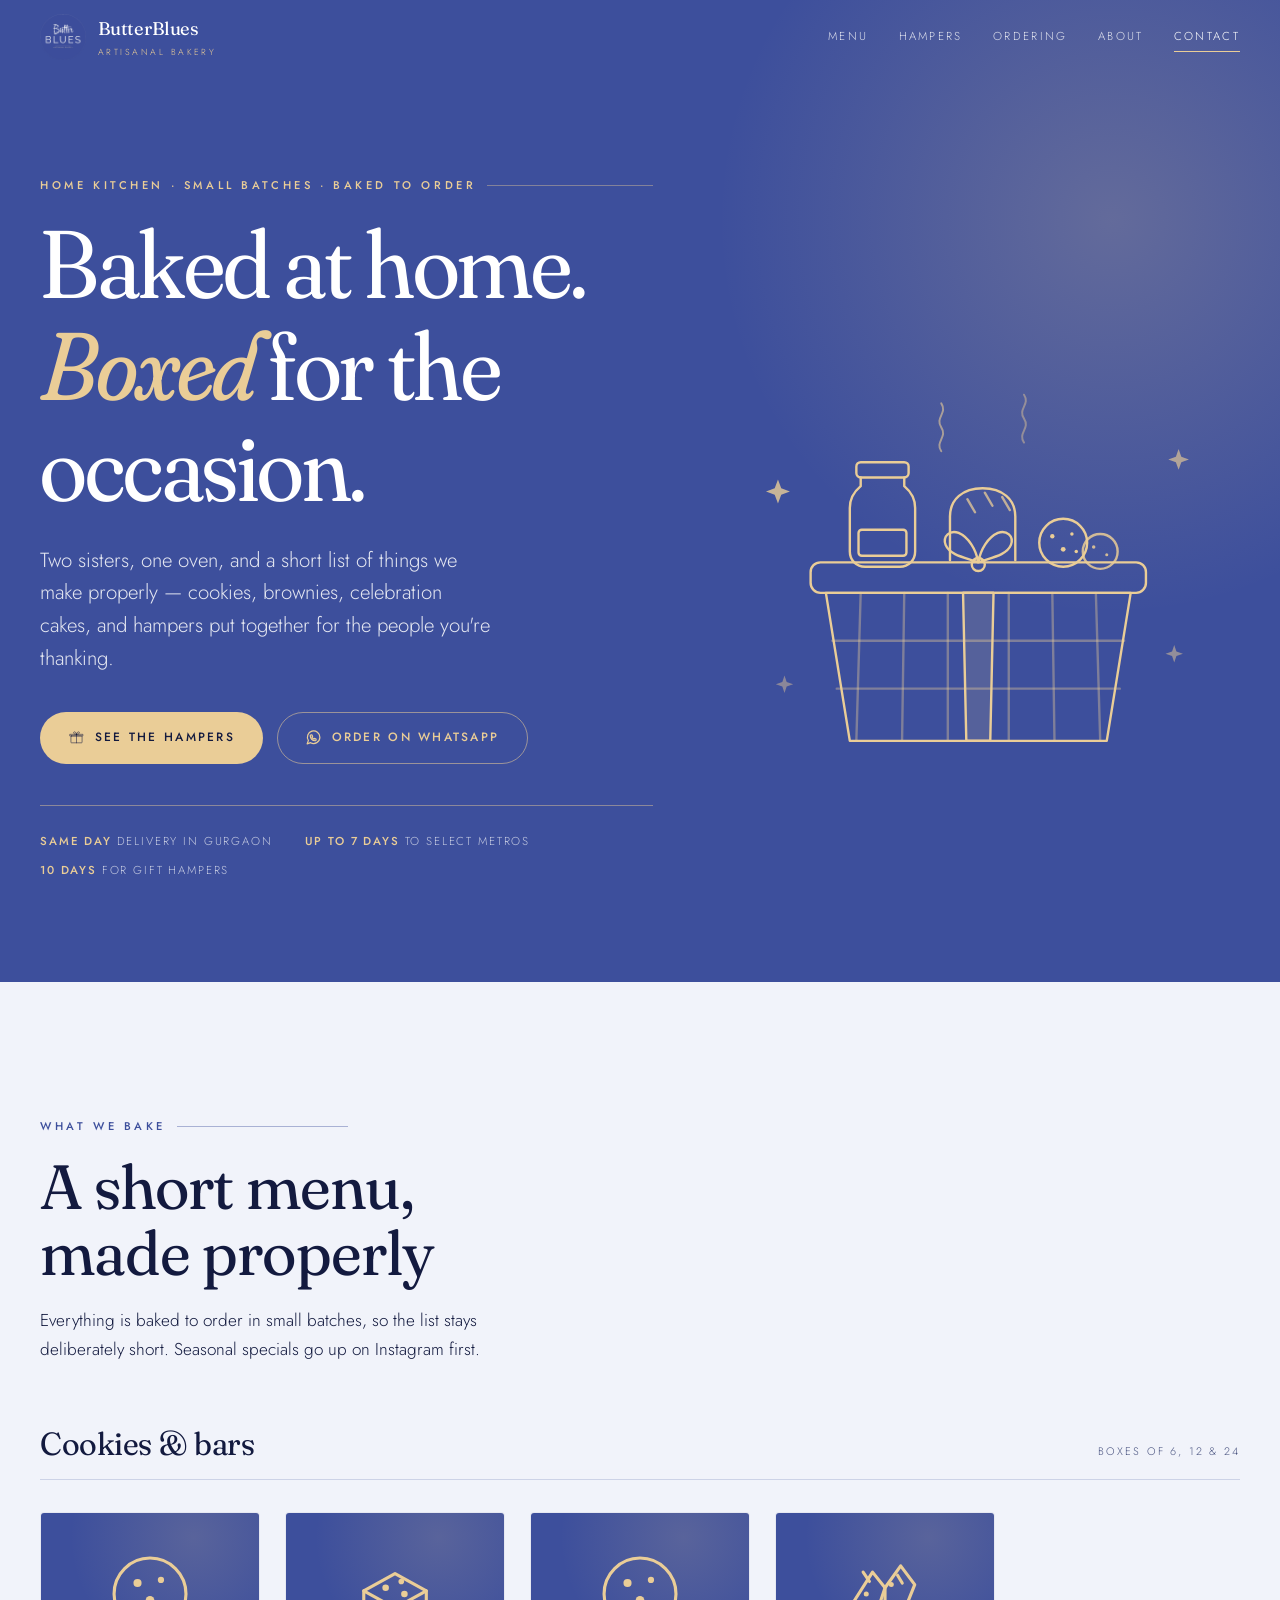
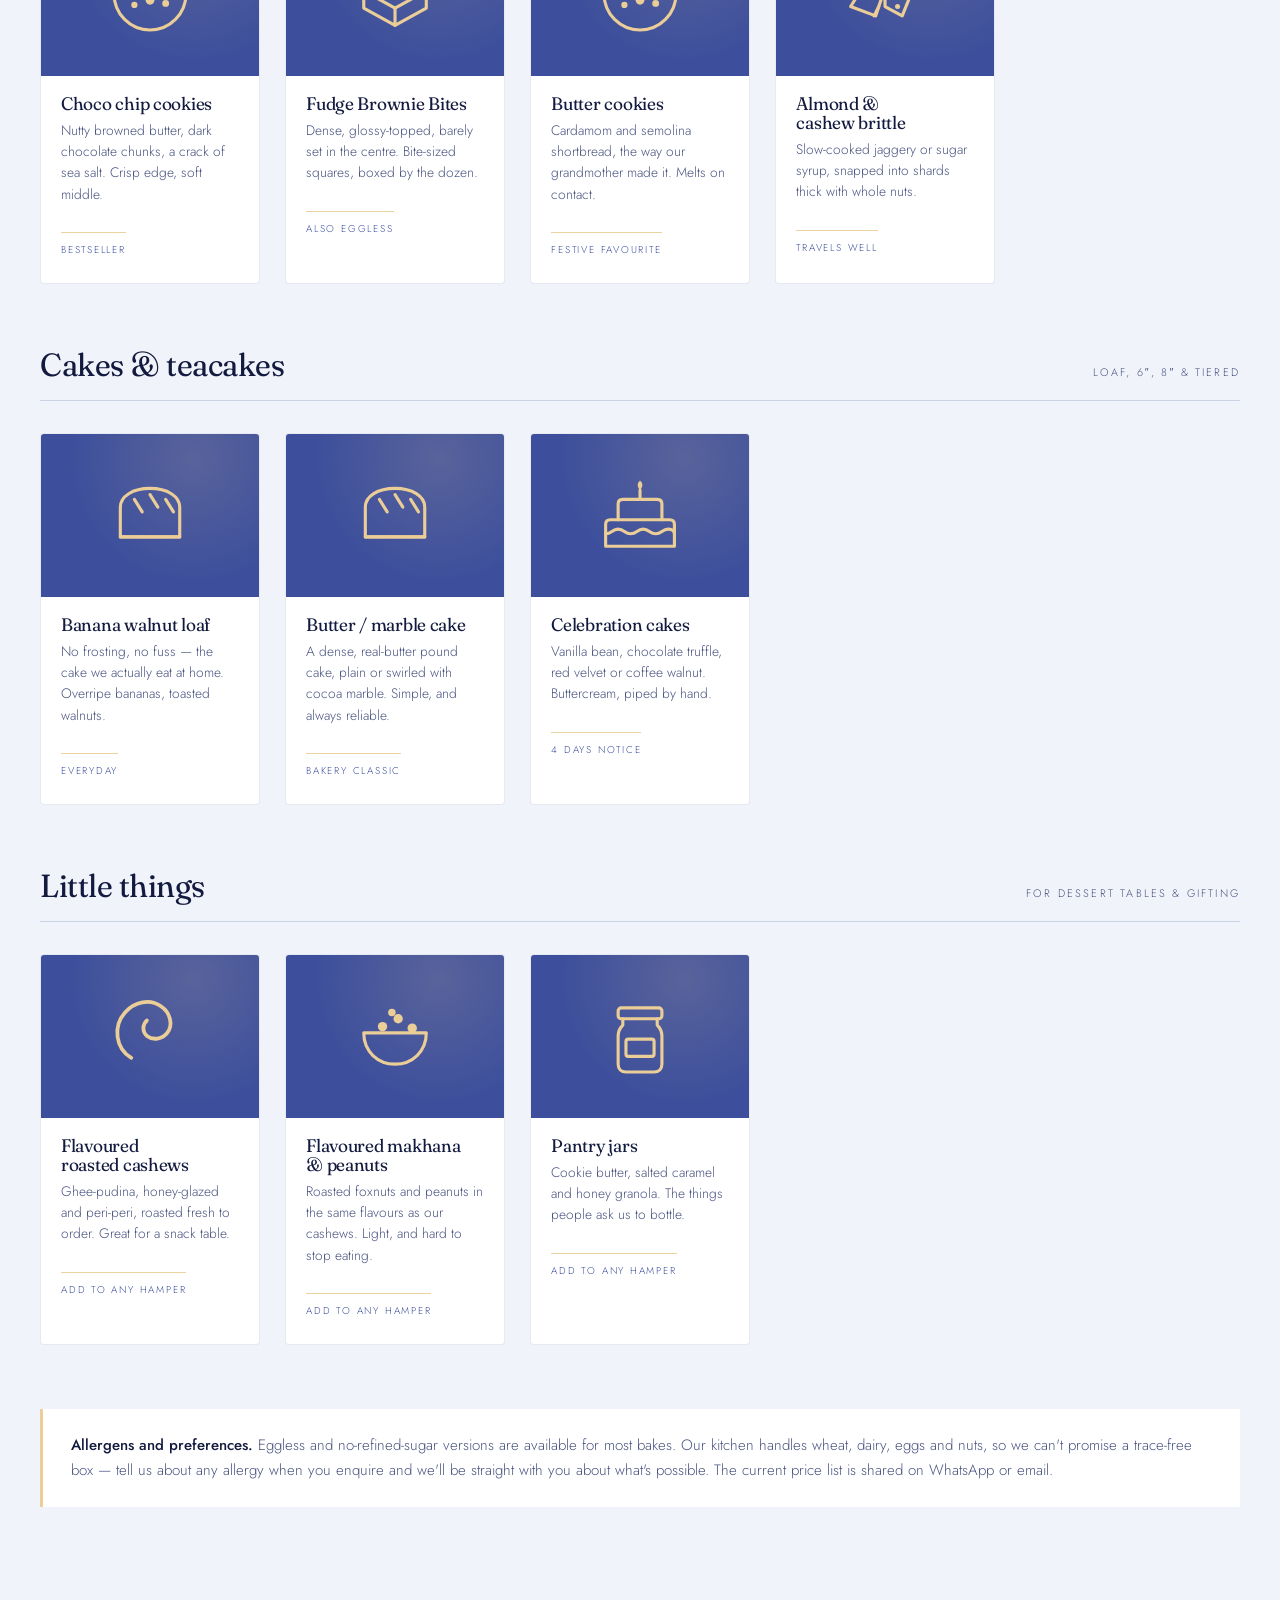
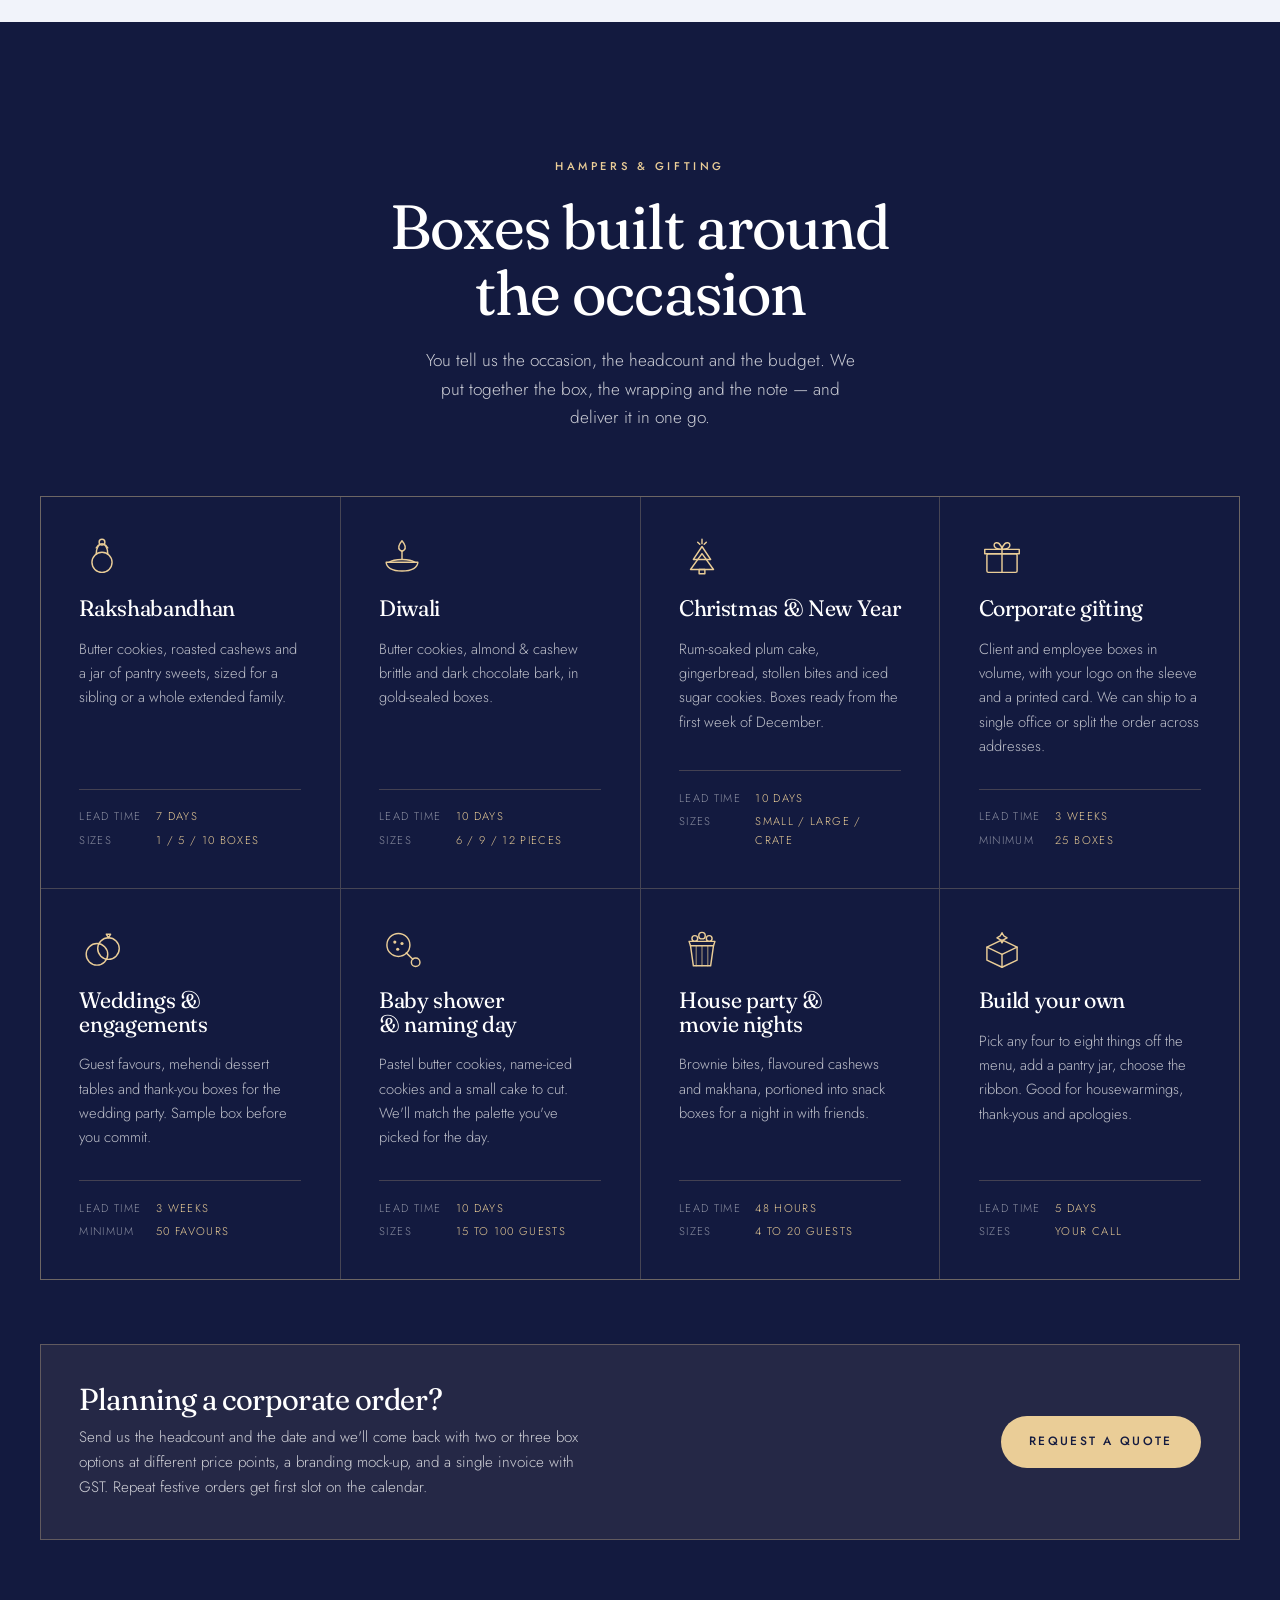
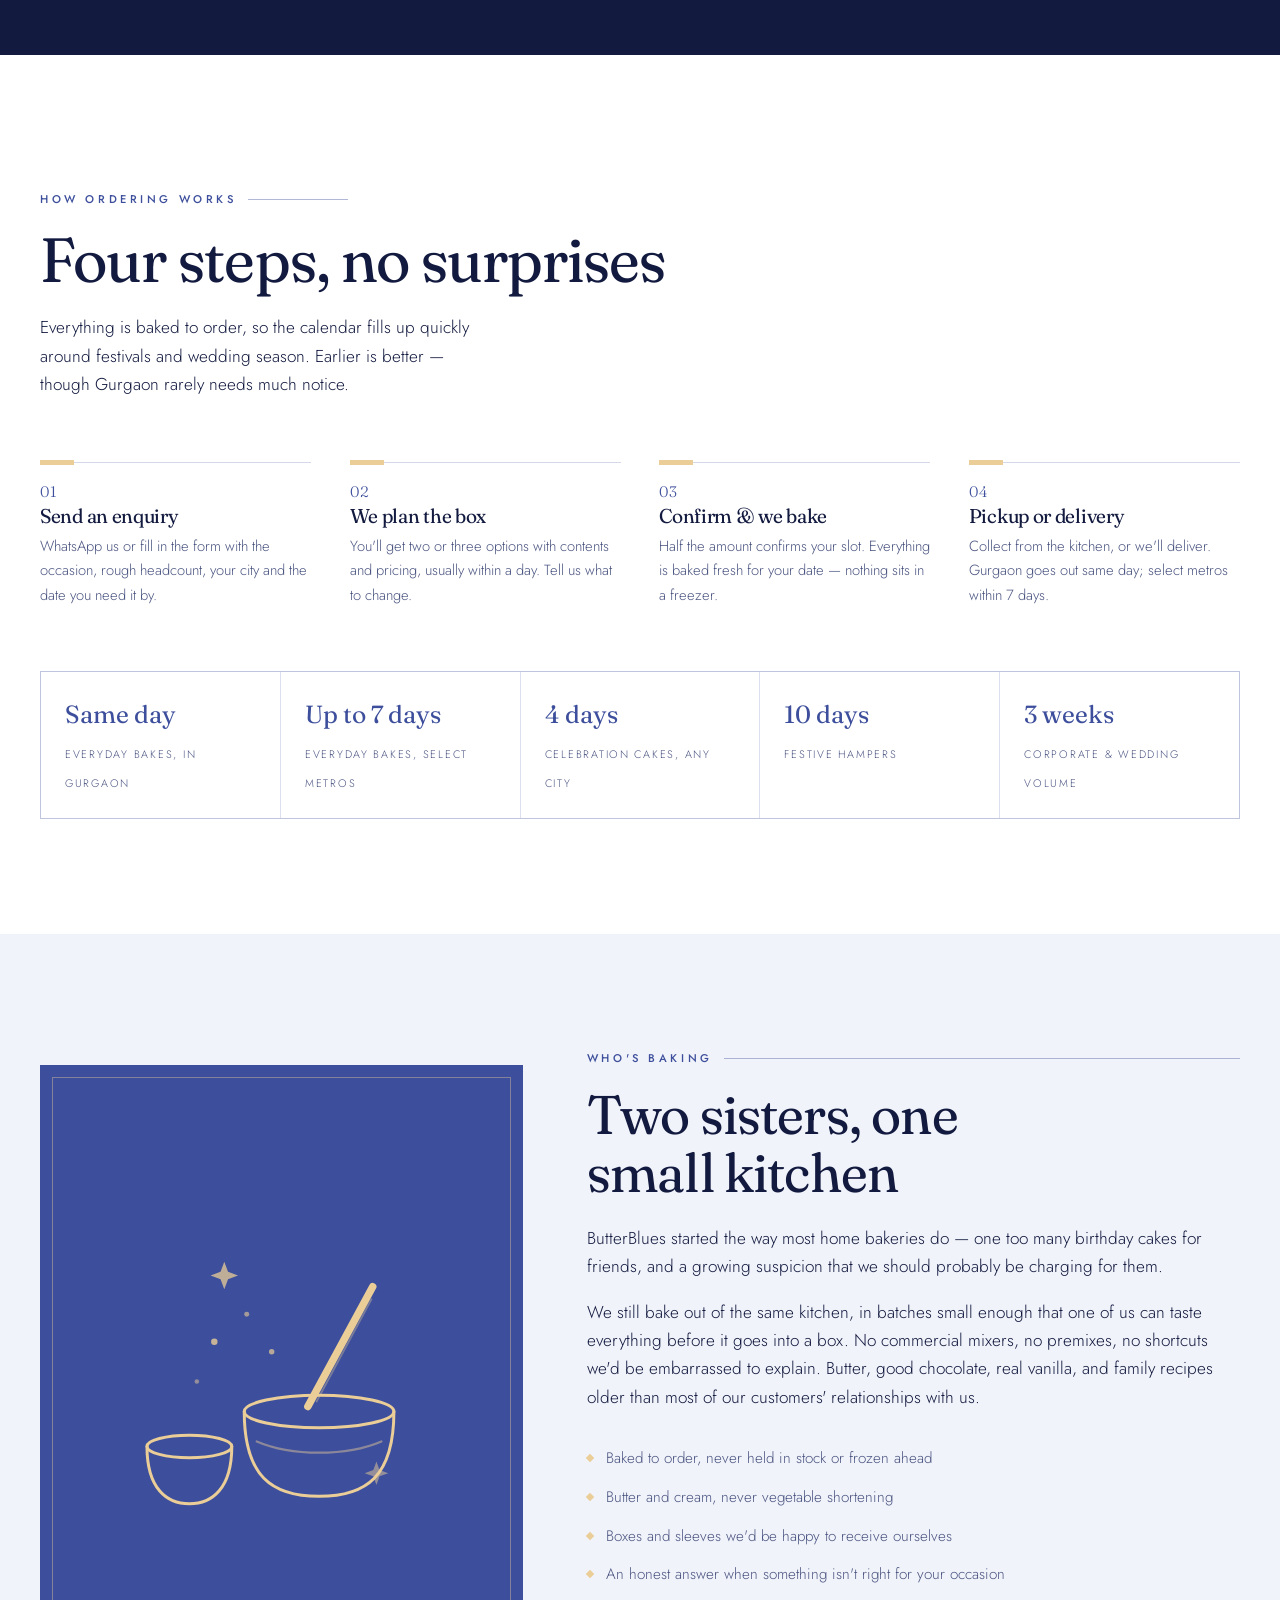
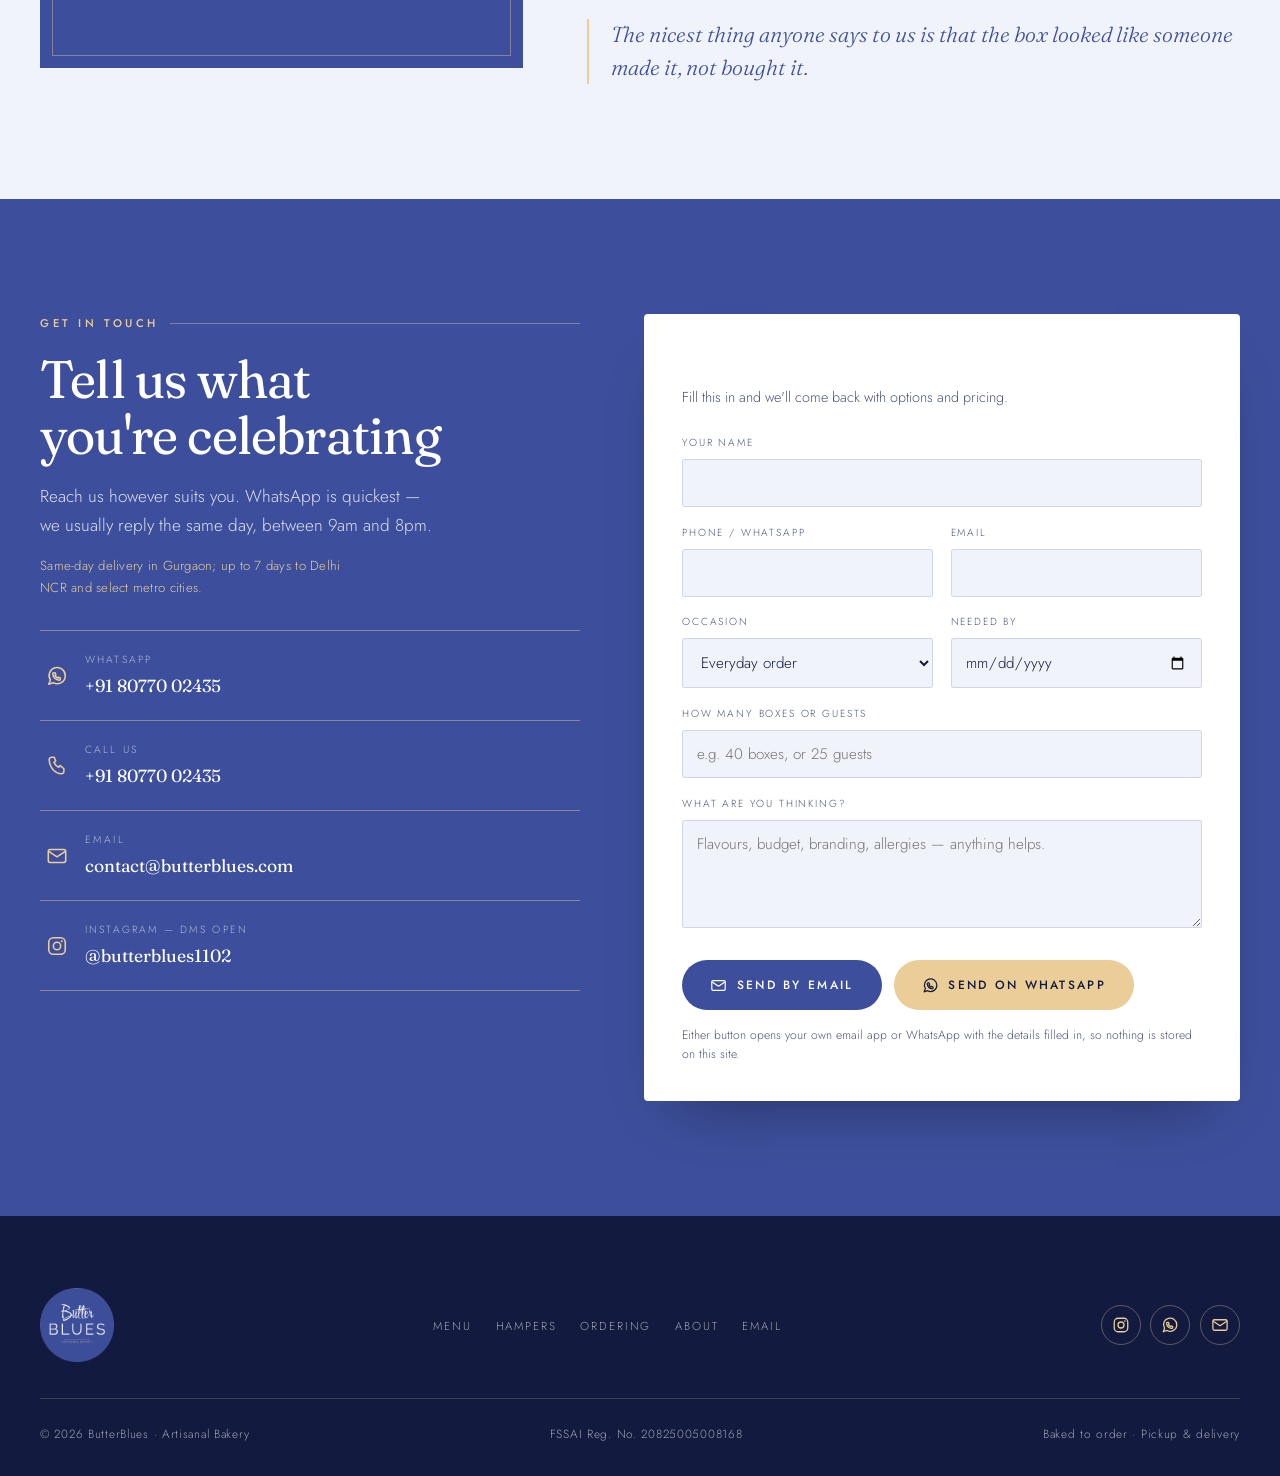
==== index.html @ f03a5129 "First website version" ====
<!DOCTYPE html>
<html lang="en">
<head>
<meta charset="utf-8">
<meta name="viewport" content="width=device-width, initial-scale=1">
<title>ButterBlues — Artisanal Home Bakery &amp; Gift Hampers</title>
<meta name="description" content="ButterBlues is a home bakery run by two sisters. Small-batch cookies, brownies, cakes and celebration bakes, plus curated hampers for Rakshabandhan, Diwali, Christmas, corporate gifting, weddings, baby showers and house parties.">
<link rel="canonical" href="https://butterblues.com/">

<meta property="og:type" content="website">
<meta property="og:site_name" content="ButterBlues">
<meta property="og:title" content="ButterBlues — Artisanal Home Bakery &amp; Gift Hampers">
<meta property="og:description" content="Small-batch bakes from a home kitchen, and hampers built for the occasion.">
<meta property="og:url" content="https://butterblues.com/">
<meta property="og:image" content="https://butterblues.com/assets/img/logo-mark.png">
<meta name="twitter:card" content="summary_large_image">
<meta name="theme-color" content="#3d4f9c">

<link rel="icon" href="assets/img/favicon.ico" sizes="any">
<link rel="icon" href="assets/img/icon-192.png" type="image/png">
<link rel="apple-touch-icon" href="assets/img/icon-180.png">

<link rel="preconnect" href="https://fonts.googleapis.com">
<link rel="preconnect" href="https://fonts.gstatic.com" crossorigin>
<link href="https://fonts.googleapis.com/css2?family=Fraunces:ital,opsz,wght,SOFT,WONK@0,9..144,300..700,0..100,0..1;1,9..144,300..700,0..100,0..1&family=Jost:wght@300;400;500&display=swap" rel="stylesheet">
<link rel="stylesheet" href="assets/css/styles.css">

<script type="application/ld+json">
{
  "@context": "https://schema.org",
  "@type": "Bakery",
  "name": "ButterBlues",
  "description": "Home bakery and curated gift hampers, run by two sisters.",
  "url": "https://butterblues.com/",
  "logo": "https://butterblues.com/assets/img/logo-mark.png",
  "email": "contact@butterblues.com",
  "telephone": "+91-8077002435",
  "priceRange": "$$",
  "servesCuisine": "Bakery",
  "areaServed": ["Gurgaon", "Delhi NCR", "select metro cities in India"],
  "makesOffer": [
    { "@type": "Offer", "itemOffered": { "@type": "Product", "name": "Small-batch cookies and brownies" } },
    { "@type": "Offer", "itemOffered": { "@type": "Product", "name": "Celebration cakes and teacakes" } },
    { "@type": "Offer", "itemOffered": { "@type": "Product", "name": "Almond and cashew brittle" } },
    { "@type": "Offer", "itemOffered": { "@type": "Product", "name": "Festive and corporate gift hampers" } }
  ]
}
</script>
</head>
<body>

<a class="skip" href="#main">Skip to content</a>

<!-- ==========================================================================
     ICON SPRITE — gold line drawings stand in for photography.
     To use a real photo instead, replace the <svg> inside a .tile-shot with
     <img src="assets/img/your-photo.jpg" alt="Description of the bake">
     ========================================================================== -->
<svg width="0" height="0" style="position:absolute" aria-hidden="true" focusable="false">
  <symbol id="ico-cookie" viewBox="0 0 64 64" fill="none" stroke="currentColor" stroke-width="2" stroke-linecap="round">
    <circle cx="32" cy="32" r="23"/>
    <circle cx="24" cy="25" r="2.6" fill="currentColor" stroke="none"/>
    <circle cx="39" cy="23" r="2" fill="currentColor" stroke="none"/>
    <circle cx="32" cy="36" r="2.8" fill="currentColor" stroke="none"/>
    <circle cx="42" cy="38" r="2.2" fill="currentColor" stroke="none"/>
    <circle cx="22" cy="39" r="2" fill="currentColor" stroke="none"/>
  </symbol>
  <symbol id="ico-brownie" viewBox="0 0 64 64" fill="none" stroke="currentColor" stroke-width="2" stroke-linecap="round" stroke-linejoin="round">
    <path d="M12 30l20-11 20 11-20 11z"/>
    <path d="M12 30v11l20 11V41"/>
    <path d="M52 30v11L32 52"/>
    <circle cx="26" cy="28" r="2.1" fill="currentColor" stroke="none"/>
    <circle cx="36" cy="24" r="1.8" fill="currentColor" stroke="none"/>
    <circle cx="38" cy="32" r="2.1" fill="currentColor" stroke="none"/>
  </symbol>
  <symbol id="ico-teacake" viewBox="0 0 64 64" fill="none" stroke="currentColor" stroke-width="2" stroke-linecap="round" stroke-linejoin="round">
    <path d="M13 46V27c0-7 8-12 19-12s19 5 19 12v19z"/>
    <path d="M13 46h38"/>
    <path d="M22 22l5 8M32 19l5 8M42 22l5 8"/>
  </symbol>
  <symbol id="ico-cake" viewBox="0 0 64 64" fill="none" stroke="currentColor" stroke-width="2" stroke-linecap="round" stroke-linejoin="round">
    <path d="M10 52V38c0-2 1-3 3-3h38c2 0 3 1 3 3v14z"/>
    <path d="M18 35V25c0-2 1-3 3-3h22c2 0 3 1 3 3v10"/>
    <path d="M10 44c4 0 4-3 8-3s4 3 8 3 4-3 8-3 4 3 8 3 4-3 8-3 4 3 4 3"/>
    <path d="M32 22v-6"/>
    <path d="M32 10c2 2 2 4 0 6-2-2-2-4 0-6z" fill="currentColor" stroke="none"/>
  </symbol>
  <symbol id="ico-jar" viewBox="0 0 64 64" fill="none" stroke="currentColor" stroke-width="2" stroke-linecap="round" stroke-linejoin="round">
    <rect x="18" y="14" width="28" height="7" rx="2"/>
    <path d="M21 21v4c-2 2-3 4-3 7v18c0 3 2 5 5 5h18c3 0 5-2 5-5V32c0-3-1-5-3-7v-4"/>
    <rect x="23" y="34" width="18" height="11" rx="1.5"/>
  </symbol>
  <symbol id="ico-diya" viewBox="0 0 64 64" fill="none" stroke="currentColor" stroke-width="2" stroke-linecap="round" stroke-linejoin="round">
    <path d="M10 38h44c0 7-8 12-22 12S10 45 10 38z"/>
    <path d="M14 38c4-3 10-4 18-4s14 1 18 4"/>
    <path d="M32 34V22"/>
    <path d="M32 8c5 6 6 10 3 13-2 2-4 2-6 0-3-3-2-7 3-13z"/>
  </symbol>
  <symbol id="ico-pine" viewBox="0 0 64 64" fill="none" stroke="currentColor" stroke-width="2" stroke-linecap="round" stroke-linejoin="round">
    <path d="M32 16L20 34h24z"/>
    <path d="M32 26L16 48h32z"/>
    <path d="M28 48h8v6h-8z"/>
    <path d="M32 6v6M26 10l3 3M38 10l-3 3"/>
  </symbol>
  <symbol id="ico-giftbox" viewBox="0 0 64 64" fill="none" stroke="currentColor" stroke-width="2" stroke-linecap="round" stroke-linejoin="round">
    <rect x="11" y="26" width="42" height="26" rx="2"/>
    <path d="M8 20h48v6H8z"/>
    <path d="M32 20v32"/>
    <path d="M32 20c-6 0-11-2-11-6s5-4 7-2 4 5 4 8zM32 20c6 0 11-2 11-6s-5-4-7-2-4 5-4 8z"/>
  </symbol>
  <symbol id="ico-rings" viewBox="0 0 64 64" fill="none" stroke="currentColor" stroke-width="2" stroke-linecap="round" stroke-linejoin="round">
    <circle cx="25" cy="38" r="15"/>
    <circle cx="41" cy="30" r="15"/>
    <path d="M41 15l-3-5h6z"/>
  </symbol>
  <symbol id="ico-rattle" viewBox="0 0 64 64" fill="none" stroke="currentColor" stroke-width="2" stroke-linecap="round" stroke-linejoin="round">
    <circle cx="27" cy="25" r="16"/>
    <path d="M38 36l9 9"/>
    <circle cx="51" cy="49" r="6"/>
    <circle cx="22" cy="21" r="2.2" fill="currentColor" stroke="none"/>
    <circle cx="32" cy="23" r="2.2" fill="currentColor" stroke="none"/>
    <circle cx="26" cy="31" r="2.2" fill="currentColor" stroke="none"/>
  </symbol>
  <symbol id="ico-custom" viewBox="0 0 64 64" fill="none" stroke="currentColor" stroke-width="2" stroke-linecap="round" stroke-linejoin="round">
    <path d="M11 28l21-10 21 10-21 10z"/>
    <path d="M11 28v18l21 10V38"/>
    <path d="M53 28v18L32 56"/>
    <path d="M32 8l2.5 4.5L39 15l-4.5 2.5L32 22l-2.5-4.5L25 15l4.5-2.5z"/>
  </symbol>
  <symbol id="ico-brittle" viewBox="0 0 64 64" fill="none" stroke="currentColor" stroke-width="2" stroke-linecap="round" stroke-linejoin="round">
    <path d="M10 40l14-22 8 10-6 18z"/>
    <path d="M32 28l10-14 9 12-8 20-11-6z"/>
    <path d="M18 18l4 6M40 20l3 5M28 40l-3 6"/>
    <circle cx="20" cy="32" r="1.6" fill="currentColor" stroke="none"/>
    <circle cx="36" cy="26" r="1.6" fill="currentColor" stroke="none"/>
    <circle cx="40" cy="40" r="1.6" fill="currentColor" stroke="none"/>
  </symbol>
  <symbol id="ico-cashew" viewBox="0 0 64 64" fill="none" stroke="currentColor" stroke-width="2.4" stroke-linecap="round" stroke-linejoin="round">
    <path d="M20 46C10 40 8 26 16 17c6-7 16-9 23-4 6 4 8 12 4 17-3 4-9 5-13 2-3-3-3-7 0-10"/>
  </symbol>
  <symbol id="ico-makhana" viewBox="0 0 64 64" fill="none" stroke="currentColor" stroke-width="2" stroke-linecap="round" stroke-linejoin="round">
    <path d="M12 30h40c0 12-9 20-20 20S12 42 12 30z"/>
    <circle cx="24" cy="26" r="3" fill="currentColor" stroke="none"/>
    <circle cx="34" cy="21" r="3" fill="currentColor" stroke="none"/>
    <circle cx="43" cy="27" r="3" fill="currentColor" stroke="none"/>
    <circle cx="30" cy="17" r="2.4" fill="currentColor" stroke="none"/>
  </symbol>
  <symbol id="ico-rakhi" viewBox="0 0 64 64" fill="none" stroke="currentColor" stroke-width="2" stroke-linecap="round" stroke-linejoin="round">
    <circle cx="32" cy="38" r="14"/>
    <path d="M24 26c0-8 4-14 8-14s8 6 8 14"/>
    <circle cx="32" cy="10" r="4"/>
    <path d="M27 14l-3 4M37 14l3 4"/>
  </symbol>
  <symbol id="ico-popcorn" viewBox="0 0 64 64" fill="none" stroke="currentColor" stroke-width="2" stroke-linecap="round" stroke-linejoin="round">
    <path d="M16 26h32l-4 28H20z"/>
    <path d="M16 26l-2-6h36l-2 6"/>
    <path d="M24 26v28M32 26v28M40 26v28" opacity=".5"/>
    <circle cx="22" cy="16" r="4"/>
    <circle cx="32" cy="12" r="4.5"/>
    <circle cx="42" cy="16" r="4"/>
  </symbol>
  <symbol id="ico-mail" viewBox="0 0 24 24" fill="none" stroke="currentColor" stroke-width="1.7" stroke-linecap="round" stroke-linejoin="round">
    <rect x="2.5" y="5" width="19" height="14" rx="2"/>
    <path d="M3 7l9 6 9-6"/>
  </symbol>
  <symbol id="ico-phone" viewBox="0 0 24 24" fill="none" stroke="currentColor" stroke-width="1.7" stroke-linecap="round" stroke-linejoin="round">
    <path d="M6 2.5h3l1.6 4.2-2 1.4a11 11 0 005.3 5.3l1.4-2L19.5 15v3a2.5 2.5 0 01-2.7 2.5C9.9 20 4 14.1 3.5 5.2A2.5 2.5 0 016 2.5z"/>
  </symbol>
  <symbol id="ico-wa" viewBox="0 0 24 24" fill="none" stroke="currentColor" stroke-width="1.7" stroke-linecap="round" stroke-linejoin="round">
    <path d="M21 11.6a8.8 8.8 0 01-13.1 7.7L3 21l1.8-4.7A8.8 8.8 0 1121 11.6z"/>
    <path d="M8.6 8.4h1.3l.9 2.2-1 .7a5.6 5.6 0 002.9 2.9l.7-1 2.2.9v1.3a1.2 1.2 0 01-1.3 1.2 7.6 7.6 0 01-6.9-6.9 1.2 1.2 0 011.2-1.3z"/>
  </symbol>
  <symbol id="ico-ig" viewBox="0 0 24 24" fill="none" stroke="currentColor" stroke-width="1.7" stroke-linecap="round" stroke-linejoin="round">
    <rect x="3" y="3" width="18" height="18" rx="5"/>
    <circle cx="12" cy="12" r="4"/>
    <circle cx="17.2" cy="6.8" r="1.1" fill="currentColor" stroke="none"/>
  </symbol>
</svg>

<!-- ========================= HEADER ========================= -->
<header class="masthead" id="masthead">
  <a class="brand" href="#top">
    <img src="assets/img/logo-mark.png" alt="ButterBlues" width="46" height="46">
    <span>
      <b>ButterBlues</b>
      <i>Artisanal Bakery</i>
    </span>
  </a>

  <nav class="nav" id="nav" aria-label="Sections">
    <a href="#menu">Menu</a>
    <a href="#hampers">Hampers</a>
    <a href="#ordering">Ordering</a>
    <a href="#about">About</a>
    <a href="#contact">Contact</a>
  </nav>

  <button class="nav-toggle" id="navToggle" aria-expanded="false" aria-controls="nav">
    <span></span>
    <span class="sr-only">Menu</span>
  </button>
</header>

<main id="main">

<!-- ========================= HERO ========================= -->
<section class="hero" id="top">
  <div class="shell hero-grid">
    <div class="hero-copy">
      <p class="eyebrow">Home kitchen · Small batches · Baked to order</p>
      <h1>Baked at home.<br><em>Boxed</em> for the occasion.</h1>
      <p class="lede">Two sisters, one oven, and a short list of things we make properly — cookies, brownies, celebration cakes, and hampers put together for the people you're thanking.</p>

      <div class="hero-actions">
        <a class="btn btn--gold" href="#hampers">
          <svg aria-hidden="true"><use href="#ico-giftbox"></use></svg>
          See the hampers
        </a>
        <a class="btn btn--outline" id="heroWa" href="https://wa.me/918077002435" target="_blank" rel="noopener">
          <svg aria-hidden="true"><use href="#ico-wa"></use></svg>
          Order on WhatsApp
        </a>
      </div>

      <p class="hero-meta">
        <span><b>Same day</b> delivery in Gurgaon</span>
        <span><b>Up to 7 days</b> to select metros</span>
        <span><b>10 days</b> for gift hampers</span>
      </p>
    </div>

    <!-- SIGNATURE ILLUSTRATION -->
    <div class="hero-art" aria-hidden="true">
      <svg viewBox="0 0 480 440" fill="none" stroke="#eacd97" stroke-width="2.2" stroke-linecap="round" stroke-linejoin="round">
        <!-- aroma -->
        <path d="M206 150c-6-9 6-13 0-22s6-13 0-22" opacity=".6" stroke-width="1.8"/>
        <path d="M282 142c-6-9 6-13 0-22s6-13 0-22" opacity=".45" stroke-width="1.8"/>
        <!-- pantry jar -->
        <rect x="128" y="160" width="48" height="14" rx="4"/>
        <path d="M132 174v8c-6 5-10 12-10 20v40c0 8 6 14 14 14h32c8 0 14-6 14-14v-40c0-8-4-15-10-20v-8"/>
        <rect x="130" y="222" width="44" height="24" rx="3"/>
        <!-- loaf cake -->
        <path d="M214 250v-40c0-16 12-26 30-26s30 10 30 26v40"/>
        <path d="M230 194l7 12M246 188l7 12M262 192l7 12" opacity=".75"/>
        <!-- cookie stack -->
        <circle cx="352" cy="242" r="16" opacity=".85"/>
        <circle cx="346" cy="238" r="1.6" fill="#eacd97" stroke="none" opacity=".85"/>
        <circle cx="358" cy="245" r="1.4" fill="#eacd97" stroke="none" opacity=".85"/>
        <circle cx="318" cy="234" r="22"/>
        <circle cx="308" cy="228" r="2" fill="#eacd97" stroke="none"/>
        <circle cx="326" cy="226" r="1.6" fill="#eacd97" stroke="none"/>
        <circle cx="318" cy="240" r="2.2" fill="#eacd97" stroke="none"/>
        <circle cx="330" cy="242" r="1.6" fill="#eacd97" stroke="none"/>
        <!-- basket rim -->
        <rect x="86" y="252" width="308" height="28" rx="9"/>
        <!-- basket body -->
        <path d="M100 280h280l-22 136H122z"/>
        <!-- weave -->
        <path d="M132 280l-4 136M172 280l-2 136M212 280v136M268 280v136M308 280l2 136M348 280l4 136" opacity=".38"/>
        <path d="M106 324h268M110 368h260" opacity=".38"/>
        <!-- ribbon -->
        <path d="M226 280h28l-3 136h-22z" fill="#eacd97" fill-opacity=".14"/>
        <path d="M226 280h28M251 416h-22" opacity=".9"/>
        <!-- bow -->
        <path d="M240 252c-10-4-26-6-30-16-3-8 4-14 12-11 9 4 16 15 18 27zM240 252c10-4 26-6 30-16 3-8-4-14-12-11-9 4-16 15-18 27z"/>
        <circle cx="240" cy="254" r="6"/>
        <!-- sparkles -->
        <path d="M56 176l3 8 8 3-8 3-3 8-3-8-8-3 8-3z" fill="#eacd97" stroke="none" opacity=".8"/>
        <path d="M424 148l2.5 7 7 2.5-7 2.5-2.5 7-2.5-7-7-2.5 7-2.5z" fill="#eacd97" stroke="none" opacity=".65"/>
        <path d="M420 328l2 6 6 2-6 2-2 6-2-6-6-2 6-2z" fill="#eacd97" stroke="none" opacity=".5"/>
        <path d="M62 356l2 6 6 2-6 2-2 6-2-6-6-2 6-2z" fill="#eacd97" stroke="none" opacity=".45"/>
      </svg>
    </div>
  </div>
</section>

<!-- ========================= MENU ========================= -->
<section class="band band--porcelain" id="menu">
  <div class="shell">
    <div class="band-head reveal">
      <p class="eyebrow eyebrow--ink">What we bake</p>
      <h2>A short menu, made properly</h2>
      <p>Everything is baked to order in small batches, so the list stays deliberately short. Seasonal specials go up on Instagram first.</p>
    </div>

    <!-- ---------- Cookies & bars ---------- -->
    <div class="cat reveal">
      <div class="cat-head">
        <h3>Cookies &amp; bars</h3>
        <span>Boxes of 6, 12 &amp; 24</span>
      </div>
      <div class="tiles">
        <article class="tile">
          <div class="tile-shot"><svg aria-hidden="true"><use href="#ico-cookie"></use></svg></div>
          <div class="tile-body">
            <h4>Choco chip cookies</h4>
            <p>Nutty browned butter, dark chocolate chunks, a crack of sea salt. Crisp edge, soft middle.</p>
            <span class="tile-tag">Bestseller</span>
          </div>
        </article>
        <article class="tile">
          <div class="tile-shot"><svg aria-hidden="true"><use href="#ico-brownie"></use></svg></div>
          <div class="tile-body">
            <h4>Fudge Brownie Bites</h4>
            <p>Dense, glossy-topped, barely set in the centre. Bite-sized squares, boxed by the dozen.</p>
            <span class="tile-tag">Also eggless</span>
          </div>
        </article>
        <article class="tile">
          <div class="tile-shot"><svg aria-hidden="true"><use href="#ico-cookie"></use></svg></div>
          <div class="tile-body">
            <h4>Butter cookies</h4>
            <p>Cardamom and semolina shortbread, the way our grandmother made it. Melts on contact.</p>
            <span class="tile-tag">Festive favourite</span>
          </div>
        </article>
        <article class="tile">
          <div class="tile-shot"><svg aria-hidden="true"><use href="#ico-brittle"></use></svg></div>
          <div class="tile-body">
            <h4>Almond &amp; cashew brittle</h4>
            <p>Slow-cooked jaggery or sugar syrup, snapped into shards thick with whole nuts.</p>
            <span class="tile-tag">Travels well</span>
          </div>
        </article>
      </div>
    </div>

    <!-- ---------- Cakes ---------- -->
    <div class="cat reveal">
      <div class="cat-head">
        <h3>Cakes &amp; teacakes</h3>
        <span>Loaf, 6&Prime;, 8&Prime; &amp; tiered</span>
      </div>
      <div class="tiles">
        <article class="tile">
          <div class="tile-shot"><svg aria-hidden="true"><use href="#ico-teacake"></use></svg></div>
          <div class="tile-body">
            <h4>Banana walnut loaf</h4>
            <p>No frosting, no fuss — the cake we actually eat at home. Overripe bananas, toasted walnuts.</p>
            <span class="tile-tag">Everyday</span>
          </div>
        </article>
        <article class="tile">
          <div class="tile-shot"><svg aria-hidden="true"><use href="#ico-teacake"></use></svg></div>
          <div class="tile-body">
            <h4>Butter / marble cake</h4>
            <p>A dense, real-butter pound cake, plain or swirled with cocoa marble. Simple, and always reliable.</p>
            <span class="tile-tag">Bakery classic</span>
          </div>
        </article>
        <article class="tile">
          <div class="tile-shot"><svg aria-hidden="true"><use href="#ico-cake"></use></svg></div>
          <div class="tile-body">
            <h4>Celebration cakes</h4>
            <p>Vanilla bean, chocolate truffle, red velvet or coffee walnut. Buttercream, piped by hand.</p>
            <span class="tile-tag">4 days notice</span>
          </div>
        </article>
      </div>
    </div>

    <!-- ---------- Little things ---------- -->
    <div class="cat reveal">
      <div class="cat-head">
        <h3>Little things</h3>
        <span>For dessert tables &amp; gifting</span>
      </div>
      <div class="tiles">
        <article class="tile">
          <div class="tile-shot"><svg aria-hidden="true"><use href="#ico-cashew"></use></svg></div>
          <div class="tile-body">
            <h4>Flavoured roasted cashews</h4>
            <p>Ghee-pudina, honey-glazed and peri-peri, roasted fresh to order. Great for a snack table.</p>
            <span class="tile-tag">Add to any hamper</span>
          </div>
        </article>
        <article class="tile">
          <div class="tile-shot"><svg aria-hidden="true"><use href="#ico-makhana"></use></svg></div>
          <div class="tile-body">
            <h4>Flavoured makhana &amp; peanuts</h4>
            <p>Roasted foxnuts and peanuts in the same flavours as our cashews. Light, and hard to stop eating.</p>
            <span class="tile-tag">Add to any hamper</span>
          </div>
        </article>
        <article class="tile">
          <div class="tile-shot"><svg aria-hidden="true"><use href="#ico-jar"></use></svg></div>
          <div class="tile-body">
            <h4>Pantry jars</h4>
            <p>Cookie butter, salted caramel and honey granola. The things people ask us to bottle.</p>
            <span class="tile-tag">Add to any hamper</span>
          </div>
        </article>
      </div>
    </div>

    <p class="menu-note reveal">
      <b>Allergens and preferences.</b> Eggless and no-refined-sugar versions are available for most bakes.
      Our kitchen handles wheat, dairy, eggs and nuts, so we can't promise a trace-free box — tell us about
      any allergy when you enquire and we'll be straight with you about what's possible.
      The current price list is shared on WhatsApp or email.
    </p>
  </div>
</section>

<!-- ========================= HAMPERS ========================= -->
<section class="band band--midnight" id="hampers">
  <div class="shell">
    <div class="band-head band-head--center reveal">
      <p class="eyebrow eyebrow--center">Hampers &amp; gifting</p>
      <h2>Boxes built around the occasion</h2>
      <p>You tell us the occasion, the headcount and the budget. We put together the box, the wrapping and the note — and deliver it in one go.</p>
    </div>

    <div class="hampers reveal">
      <article class="hamper">
        <svg aria-hidden="true"><use href="#ico-rakhi"></use></svg>
        <h3>Rakshabandhan</h3>
        <p>Butter cookies, roasted cashews and a jar of pantry sweets, sized for a sibling or a whole extended family.</p>
        <dl>
          <dt>Lead time</dt><dd>7 days</dd>
          <dt>Sizes</dt><dd>1 / 5 / 10 boxes</dd>
        </dl>
      </article>

      <article class="hamper">
        <svg aria-hidden="true"><use href="#ico-diya"></use></svg>
        <h3>Diwali</h3>
        <p>Butter cookies, almond &amp; cashew brittle and dark chocolate bark, in gold-sealed boxes.</p>
        <dl>
          <dt>Lead time</dt><dd>10 days</dd>
          <dt>Sizes</dt><dd>6 / 9 / 12 pieces</dd>
        </dl>
      </article>

      <article class="hamper">
        <svg aria-hidden="true"><use href="#ico-pine"></use></svg>
        <h3>Christmas &amp; New Year</h3>
        <p>Rum-soaked plum cake, gingerbread, stollen bites and iced sugar cookies. Boxes ready from the first week of December.</p>
        <dl>
          <dt>Lead time</dt><dd>10 days</dd>
          <dt>Sizes</dt><dd>Small / large / crate</dd>
        </dl>
      </article>

      <article class="hamper">
        <svg aria-hidden="true"><use href="#ico-giftbox"></use></svg>
        <h3>Corporate gifting</h3>
        <p>Client and employee boxes in volume, with your logo on the sleeve and a printed card. We can ship to a single office or split the order across addresses.</p>
        <dl>
          <dt>Lead time</dt><dd>3 weeks</dd>
          <dt>Minimum</dt><dd>25 boxes</dd>
        </dl>
      </article>

      <article class="hamper">
        <svg aria-hidden="true"><use href="#ico-rings"></use></svg>
        <h3>Weddings &amp; engagements</h3>
        <p>Guest favours, mehendi dessert tables and thank-you boxes for the wedding party. Sample box before you commit.</p>
        <dl>
          <dt>Lead time</dt><dd>3 weeks</dd>
          <dt>Minimum</dt><dd>50 favours</dd>
        </dl>
      </article>

      <article class="hamper">
        <svg aria-hidden="true"><use href="#ico-rattle"></use></svg>
        <h3>Baby shower &amp; naming day</h3>
        <p>Pastel butter cookies, name-iced cookies and a small cake to cut. We'll match the palette you've picked for the day.</p>
        <dl>
          <dt>Lead time</dt><dd>10 days</dd>
          <dt>Sizes</dt><dd>15 to 100 guests</dd>
        </dl>
      </article>

      <article class="hamper">
        <svg aria-hidden="true"><use href="#ico-popcorn"></use></svg>
        <h3>House party &amp; movie nights</h3>
        <p>Brownie bites, flavoured cashews and makhana, portioned into snack boxes for a night in with friends.</p>
        <dl>
          <dt>Lead time</dt><dd>48 hours</dd>
          <dt>Sizes</dt><dd>4 to 20 guests</dd>
        </dl>
      </article>

      <article class="hamper">
        <svg aria-hidden="true"><use href="#ico-custom"></use></svg>
        <h3>Build your own</h3>
        <p>Pick any four to eight things off the menu, add a pantry jar, choose the ribbon. Good for housewarmings, thank-yous and apologies.</p>
        <dl>
          <dt>Lead time</dt><dd>5 days</dd>
          <dt>Sizes</dt><dd>Your call</dd>
        </dl>
      </article>
    </div>

    <div class="corp reveal">
      <div>
        <h3>Planning a corporate order?</h3>
        <p>Send us the headcount and the date and we'll come back with two or three box options at different price points, a branding mock-up, and a single invoice with GST. Repeat festive orders get first slot on the calendar.</p>
      </div>
      <a class="btn btn--gold" href="#contact">Request a quote</a>
    </div>
  </div>
</section>

<!-- ========================= ORDERING ========================= -->
<section class="band band--paper" id="ordering">
  <div class="shell">
    <div class="band-head reveal">
      <p class="eyebrow eyebrow--ink">How ordering works</p>
      <h2>Four steps, no surprises</h2>
      <p>Everything is baked to order, so the calendar fills up quickly around festivals and wedding season. Earlier is better — though Gurgaon rarely needs much notice.</p>
    </div>

    <div class="steps reveal">
      <div class="step">
        <h4>Send an enquiry</h4>
        <p>WhatsApp us or fill in the form with the occasion, rough headcount, your city and the date you need it by.</p>
      </div>
      <div class="step">
        <h4>We plan the box</h4>
        <p>You'll get two or three options with contents and pricing, usually within a day. Tell us what to change.</p>
      </div>
      <div class="step">
        <h4>Confirm &amp; we bake</h4>
        <p>Half the amount confirms your slot. Everything is baked fresh for your date — nothing sits in a freezer.</p>
      </div>
      <div class="step">
        <h4>Pickup or delivery</h4>
        <p>Collect from the kitchen, or we'll deliver. Gurgaon goes out same day; select metros within 7 days.</p>
      </div>
    </div>

    <div class="leadtimes reveal">
      <div class="leadtime"><b>Same day</b><span>Everyday bakes, in Gurgaon</span></div>
      <div class="leadtime"><b>Up to 7 days</b><span>Everyday bakes, select metros</span></div>
      <div class="leadtime"><b>4 days</b><span>Celebration cakes, any city</span></div>
      <div class="leadtime"><b>10 days</b><span>Festive hampers</span></div>
      <div class="leadtime"><b>3 weeks</b><span>Corporate &amp; wedding volume</span></div>
    </div>
  </div>
</section>

<!-- ========================= ABOUT ========================= -->
<section class="band band--porcelain" id="about">
  <div class="shell about">
    <!-- Swap this block for a photo of the two of you:
         <div class="about-art"><img src="assets/img/sisters.jpg" alt="The ButterBlues sisters in their kitchen"></div> -->
    <div class="about-art reveal" aria-hidden="true">
      <svg viewBox="0 0 240 280" fill="none" stroke="#eacd97" stroke-width="2.4" stroke-linecap="round" stroke-linejoin="round">
        <!-- the big bowl -->
        <ellipse cx="150" cy="176" rx="60" ry="13"/>
        <path d="M90 176c0 52 22 68 60 68s60-16 60-68"/>
        <path d="M100 200c14 6 32 9 50 9s36-3 50-9" opacity=".45" stroke-width="1.8"/>
        <!-- the second bowl -->
        <ellipse cx="46" cy="204" rx="34" ry="9"/>
        <path d="M12 204c0 34 16 46 34 46s34-12 34-46"/>
        <!-- wooden spoon, handle out of the big bowl -->
        <path d="M141 172l52-96" stroke-width="6"/>
        <path d="M148 168l44-82" opacity=".35" stroke-width="1.4"/>
        <!-- flour -->
        <circle cx="66" cy="120" r="2.6" fill="#eacd97" stroke="none" opacity=".8"/>
        <circle cx="92" cy="98" r="2" fill="#eacd97" stroke="none" opacity=".6"/>
        <circle cx="52" cy="152" r="1.8" fill="#eacd97" stroke="none" opacity=".5"/>
        <circle cx="112" cy="128" r="2.2" fill="#eacd97" stroke="none" opacity=".7"/>
        <path d="M74 56l3 8 8 3-8 3-3 8-3-8-8-3 8-3z" fill="#eacd97" stroke="none" opacity=".75"/>
        <path d="M196 216l2.5 7 7 2.5-7 2.5-2.5 7-2.5-7-7-2.5 7-2.5z" fill="#eacd97" stroke="none" opacity=".5"/>
      </svg>
    </div>

    <div class="about-copy reveal">
      <p class="eyebrow eyebrow--ink">Who's baking</p>
      <h2>Two sisters, one small kitchen</h2>
      <p>ButterBlues started the way most home bakeries do — one too many birthday cakes for friends, and a growing suspicion that we should probably be charging for them.</p>
      <p>We still bake out of the same kitchen, in batches small enough that one of us can taste everything before it goes into a box. No commercial mixers, no premixes, no shortcuts we'd be embarrassed to explain. Butter, good chocolate, real vanilla, and family recipes older than most of our customers' relationships with us.</p>

      <ul class="values">
        <li>Baked to order, never held in stock or frozen ahead</li>
        <li>Butter and cream, never vegetable shortening</li>
        <li>Boxes and sleeves we'd be happy to receive ourselves</li>
        <li>An honest answer when something isn't right for your occasion</li>
      </ul>

      <blockquote>The nicest thing anyone says to us is that the box looked like someone made it, not bought it.</blockquote>
    </div>
  </div>
</section>

<!-- ========================= CONTACT ========================= -->
<section class="band band--cobalt" id="contact">
  <div class="shell contact">
    <div class="reveal">
      <p class="eyebrow">Get in touch</p>
      <h2 class="contact-title">Tell us what you're celebrating</h2>
      <p class="contact-lede">Reach us however suits you. WhatsApp is quickest — we usually reply the same day, between 9am and 8pm.</p>
      <p class="contact-note">Same-day delivery in Gurgaon; up to 7 days to Delhi NCR and select metro cities.</p>

      <ul class="channels">
        <li>
          <a href="https://wa.me/918077002435?text=Hi%20ButterBlues!%20I%27d%20like%20to%20place%20an%20order." target="_blank" rel="noopener">
            <svg aria-hidden="true"><use href="#ico-wa"></use></svg>
            <div>
              <span>WhatsApp</span>
              <b>+91 80770 02435</b>
            </div>
          </a>
        </li>
        <li>
          <a href="tel:+918077002435">
            <svg aria-hidden="true"><use href="#ico-phone"></use></svg>
            <div>
              <span>Call us</span>
              <b>+91 80770 02435</b>
            </div>
          </a>
        </li>
        <li>
          <a href="mailto:contact@butterblues.com">
            <svg aria-hidden="true"><use href="#ico-mail"></use></svg>
            <div>
              <span>Email</span>
              <b>contact@butterblues.com</b>
            </div>
          </a>
        </li>
        <li>
          <a href="https://instagram.com/butterblues1102" target="_blank" rel="noopener">
            <svg aria-hidden="true"><use href="#ico-ig"></use></svg>
            <div>
              <span>Instagram — DMs open</span>
              <b>@butterblues1102</b>
            </div>
          </a>
        </li>
      </ul>
    </div>

    <!-- ENQUIRY FORM
         Right now this opens the visitor's email app with everything filled in —
         it works on GitHub Pages with zero setup. To collect submissions in your
         inbox instead, see README.md → "Making the form send by itself". -->
    <div class="form reveal">
      <h3>Send an enquiry</h3>
      <p>Fill this in and we'll come back with options and pricing.</p>

      <form id="enquiry" novalidate>
        <div class="field">
          <label for="f-name">Your name</label>
          <input id="f-name" name="name" type="text" autocomplete="name" required>
        </div>

        <div class="field-row">
          <div class="field">
            <label for="f-phone">Phone / WhatsApp</label>
            <input id="f-phone" name="phone" type="tel" autocomplete="tel" required>
          </div>
          <div class="field">
            <label for="f-email">Email</label>
            <input id="f-email" name="email" type="email" autocomplete="email">
          </div>
        </div>

        <div class="field-row">
          <div class="field">
            <label for="f-occasion">Occasion</label>
            <select id="f-occasion" name="occasion">
              <option>Everyday order</option>
              <option>Birthday / celebration cake</option>
              <option>Diwali hampers</option>
              <option>Christmas hampers</option>
              <option>Corporate gifting</option>
              <option>Wedding / engagement</option>
              <option>Baby shower / naming day</option>
              <option>Something else</option>
            </select>
          </div>
          <div class="field">
            <label for="f-date">Needed by</label>
            <input id="f-date" name="date" type="date">
          </div>
        </div>

        <div class="field">
          <label for="f-qty">How many boxes or guests</label>
          <input id="f-qty" name="quantity" type="text" placeholder="e.g. 40 boxes, or 25 guests">
        </div>

        <div class="field">
          <label for="f-msg">What are you thinking?</label>
          <textarea id="f-msg" name="message" placeholder="Flavours, budget, branding, allergies — anything helps."></textarea>
        </div>

        <div class="form-actions">
          <button class="btn btn--ink" type="submit">
            <svg aria-hidden="true"><use href="#ico-mail"></use></svg>
            Send by email
          </button>
          <button class="btn btn--gold" type="button" id="sendWa">
            <svg aria-hidden="true"><use href="#ico-wa"></use></svg>
            Send on WhatsApp
          </button>
        </div>

        <p class="form-hint" id="formHint">Either button opens your own email app or WhatsApp with the details filled in, so nothing is stored on this site.</p>
      </form>
    </div>
  </div>
</section>

</main>

<!-- ========================= FOOTER ========================= -->
<footer class="footer">
  <div class="shell">
    <div class="footer-top">
      <img src="assets/img/logo-mark.png" alt="ButterBlues" width="74" height="74">

      <ul class="footer-links">
        <li><a href="#menu">Menu</a></li>
        <li><a href="#hampers">Hampers</a></li>
        <li><a href="#ordering">Ordering</a></li>
        <li><a href="#about">About</a></li>
        <li><a href="mailto:contact@butterblues.com">Email</a></li>
      </ul>

      <div class="socials">
        <a href="https://instagram.com/butterblues1102" target="_blank" rel="noopener" aria-label="ButterBlues on Instagram">
          <svg aria-hidden="true"><use href="#ico-ig"></use></svg>
        </a>
        <a href="https://wa.me/918077002435" target="_blank" rel="noopener" aria-label="ButterBlues on WhatsApp">
          <svg aria-hidden="true"><use href="#ico-wa"></use></svg>
        </a>
        <a href="mailto:contact@butterblues.com" aria-label="Email ButterBlues">
          <svg aria-hidden="true"><use href="#ico-mail"></use></svg>
        </a>
      </div>
    </div>

    <div class="footer-base">
      <span>&copy; <span id="year">2026</span> ButterBlues · Artisanal Bakery</span>
      <span>FSSAI Reg. No. 20825005008168</span>
      <span>Baked to order · Pickup &amp; delivery</span>
    </div>
  </div>
</footer>

<a class="wa-float" id="waFloat" href="https://wa.me/918077002435?text=Hi%20ButterBlues!%20I%27d%20like%20to%20place%20an%20order." target="_blank" rel="noopener" aria-label="Order on WhatsApp">
  <svg aria-hidden="true"><use href="#ico-wa"></use></svg>
  <b>WhatsApp us</b>
</a>

<script src="assets/js/main.js"></script>
</body>
</html>
---- assets/css/styles.css ----
/* ==========================================================================
   ButterBlues — Artisanal Bakery
   Palette: cobalt #3d4f9c · wheat #eacd97 · paper #ffffff
   Type: Fraunces (display) · Jost (body + tracked caps)
   ========================================================================== */

:root {
  --midnight: #131a3f;
  --cobalt: #3d4f9c;
  --cobalt-deep: #2c3b7a;
  --wheat: #eacd97;
  --wheat-soft: #f3e3c4;
  --porcelain: #f1f3fa;
  --paper: #ffffff;

  --ink: #131a3f;
  --ink-soft: #4a5480;

  --display: "Fraunces", "Georgia", serif;
  --body: "Jost", "Helvetica Neue", Arial, sans-serif;

  --shell: min(1200px, 100% - 2.5rem);
  --rule: 1px solid rgba(234, 205, 151, 0.45);

  --ease: cubic-bezier(0.22, 0.61, 0.36, 1);
}

/* ---------- reset ---------- */
*,
*::before,
*::after { box-sizing: border-box; }

html { scroll-behavior: smooth; }

body {
  margin: 0;
  background: var(--paper);
  color: var(--ink);
  font-family: var(--body);
  font-size: clamp(1rem, 0.97rem + 0.15vw, 1.075rem);
  line-height: 1.65;
  font-weight: 300;
  -webkit-font-smoothing: antialiased;
  overflow-x: hidden;
}

img, svg { display: block; max-width: 100%; }
a { color: inherit; }

h1, h2, h3, h4 {
  font-family: var(--display);
  font-weight: 400;
  font-variation-settings: "SOFT" 40, "WONK" 1, "opsz" 60;
  line-height: 1.06;
  letter-spacing: -0.015em;
  margin: 0;
  text-wrap: balance;
}

p { margin: 0 0 1em; }
p:last-child { margin-bottom: 0; }

/* ---------- shared utilities ---------- */
.shell {
  width: var(--shell);
  margin-inline: auto;
}

.eyebrow {
  font-family: var(--body);
  font-size: 0.7rem;
  font-weight: 500;
  letter-spacing: 0.32em;
  text-transform: uppercase;
  color: var(--wheat);
  margin: 0 0 1.15rem;
  display: flex;
  align-items: center;
  gap: 0.7rem;
}
.eyebrow::after {
  content: "";
  flex: 1;
  height: 1px;
  background: currentColor;
  opacity: 0.4;
}
.eyebrow--center { justify-content: center; }
.eyebrow--center::after { display: none; }
.eyebrow--ink { color: var(--cobalt); }

/* the ◆ ribbon — lifted from the "◆ ARTISANAL BAKERY ◆" line in the mark */
.ribbon {
  display: flex;
  align-items: center;
  gap: 0.55rem;
  justify-content: center;
  color: var(--wheat);
}
.ribbon::before,
.ribbon::after {
  content: "";
  height: 1px;
  width: clamp(2rem, 12vw, 7rem);
  background: currentColor;
  opacity: 0.5;
}
.ribbon span {
  width: 5px; height: 5px;
  background: currentColor;
  rotate: 45deg;
}
.ribbon span:nth-child(2) { width: 7px; height: 7px; }

.lede {
  font-size: clamp(1.05rem, 1rem + 0.35vw, 1.3rem);
  line-height: 1.6;
  max-width: 34ch;
}

/* ---------- buttons ---------- */
.btn {
  display: inline-flex;
  align-items: center;
  gap: 0.6rem;
  padding: 0.95rem 1.7rem;
  font-family: var(--body);
  font-size: 0.75rem;
  font-weight: 500;
  letter-spacing: 0.19em;
  text-transform: uppercase;
  text-decoration: none;
  border: 1px solid transparent;
  border-radius: 999px;
  cursor: pointer;
  transition: background-color 0.3s var(--ease), color 0.3s var(--ease),
              border-color 0.3s var(--ease), transform 0.3s var(--ease);
}
.btn:hover { transform: translateY(-2px); }

.btn--gold { background: var(--wheat); color: var(--midnight); }
.btn--gold:hover { background: var(--wheat-soft); }

.btn--outline { border-color: rgba(234, 205, 151, 0.55); color: var(--wheat); }
.btn--outline:hover { background: rgba(234, 205, 151, 0.12); border-color: var(--wheat); }

.btn--ink { background: var(--cobalt); color: var(--paper); }
.btn--ink:hover { background: var(--cobalt-deep); }

.btn svg { width: 17px; height: 17px; flex: none; }

/* ---------- header ---------- */
.masthead {
  position: fixed;
  inset: 0 0 auto;
  z-index: 60;
  display: flex;
  align-items: center;
  gap: 1.5rem;
  padding: 0.85rem max(1.25rem, calc((100vw - var(--shell)) / 2));
  background: rgba(19, 26, 63, 0);
  backdrop-filter: blur(0px);
  transition: background-color 0.4s var(--ease), backdrop-filter 0.4s var(--ease),
              padding 0.4s var(--ease), box-shadow 0.4s var(--ease);
}
.masthead.is-stuck {
  background: rgba(19, 26, 63, 0.94);
  backdrop-filter: blur(10px);
  padding-block: 0.5rem;
  box-shadow: 0 1px 0 rgba(234, 205, 151, 0.22);
}

.brand {
  display: flex;
  align-items: center;
  gap: 0.75rem;
  text-decoration: none;
  margin-right: auto;
}
.brand img {
  width: 46px; height: 46px;
  transition: width 0.4s var(--ease), height 0.4s var(--ease);
}
.masthead.is-stuck .brand img { width: 38px; height: 38px; }
.brand b {
  font-family: var(--display);
  font-size: 1.15rem;
  font-weight: 400;
  color: var(--paper);
  letter-spacing: -0.01em;
}
.brand i {
  display: block;
  font-style: normal;
  font-size: 0.55rem;
  letter-spacing: 0.28em;
  text-transform: uppercase;
  color: var(--wheat);
  font-family: var(--body);
}

.nav { display: flex; align-items: center; gap: 1.9rem; }
.nav a {
  font-size: 0.72rem;
  letter-spacing: 0.2em;
  text-transform: uppercase;
  text-decoration: none;
  color: rgba(255, 255, 255, 0.82);
  padding-block: 0.35rem;
  position: relative;
  transition: color 0.25s var(--ease);
}
.nav a::after {
  content: "";
  position: absolute;
  left: 0; right: 0; bottom: 0;
  height: 1px;
  background: var(--wheat);
  transform: scaleX(0);
  transform-origin: left;
  transition: transform 0.35s var(--ease);
}
.nav a:hover,
.nav a.is-active { color: var(--paper); }
.nav a:hover::after,
.nav a.is-active::after { transform: scaleX(1); }

.nav-toggle {
  display: none;
  width: 42px; height: 42px;
  background: none;
  border: 1px solid rgba(234, 205, 151, 0.5);
  border-radius: 999px;
  cursor: pointer;
  padding: 0;
}
.nav-toggle span,
.nav-toggle span::before,
.nav-toggle span::after {
  display: block;
  width: 16px; height: 1px;
  background: var(--wheat);
  margin-inline: auto;
  transition: transform 0.3s var(--ease), opacity 0.2s var(--ease);
}
.nav-toggle span { position: relative; }
.nav-toggle span::before,
.nav-toggle span::after {
  content: "";
  position: absolute; left: 0;
}
.nav-toggle span::before { top: -5px; }
.nav-toggle span::after { top: 5px; }
.nav-toggle[aria-expanded="true"] span { background: transparent; }
.nav-toggle[aria-expanded="true"] span::before { transform: translateY(5px) rotate(45deg); }
.nav-toggle[aria-expanded="true"] span::after { transform: translateY(-5px) rotate(-45deg); }

/* ---------- sections ---------- */
.band { padding-block: clamp(4.5rem, 9vw, 8rem); position: relative; }
.band--porcelain { background: var(--porcelain); }
.band--paper { background: var(--paper); }
.band--midnight { background: var(--midnight); color: rgba(255, 255, 255, 0.78); }
.band--cobalt { background: var(--cobalt); color: rgba(255, 255, 255, 0.82); }
.band--midnight h2, .band--cobalt h2,
.band--midnight h3, .band--cobalt h3 { color: var(--paper); }

.band-head { max-width: 46rem; margin-bottom: clamp(2.5rem, 5vw, 4rem); }
.band-head h2 { font-size: clamp(2.1rem, 1.4rem + 3.2vw, 3.9rem); }
.band-head p { margin-top: 1.25rem; max-width: 44ch; }
.band-head--center { margin-inline: auto; text-align: center; }
.band-head--center p { margin-inline: auto; }

/* ==========================================================================
   HERO
   ========================================================================== */
.hero {
  position: relative;
  background: var(--cobalt);
  color: var(--paper);
  padding: clamp(8rem, 14vw, 11rem) 0 clamp(4rem, 8vw, 7rem);
  overflow: hidden;
}
.hero::before {
  /* soft radial warmth, like an oven light */
  content: "";
  position: absolute;
  width: 90vw; height: 90vw;
  max-width: 900px; max-height: 900px;
  right: -22vw; top: -18vw;
  background: radial-gradient(circle, rgba(234, 205, 151, 0.22), transparent 62%);
  pointer-events: none;
}
.hero-grid {
  position: relative;
  display: grid;
  grid-template-columns: 1.08fr 0.92fr;
  align-items: center;
  gap: clamp(2rem, 5vw, 4.5rem);
}
.hero h1 {
  font-size: clamp(2.9rem, 1.6rem + 6.2vw, 6rem);
  font-variation-settings: "SOFT" 60, "WONK" 1, "opsz" 144;
  margin-bottom: 1.6rem;
}
.hero h1 em {
  font-style: italic;
  font-variation-settings: "SOFT" 90, "WONK" 1, "opsz" 144;
  color: var(--wheat);
}
.hero .lede { color: rgba(255, 255, 255, 0.86); max-width: 38ch; }
.hero-actions {
  display: flex;
  flex-wrap: wrap;
  gap: 0.85rem;
  margin-top: 2.3rem;
}
.hero-meta {
  display: flex;
  flex-wrap: wrap;
  gap: 0.6rem 2rem;
  margin-top: 2.6rem;
  padding-top: 1.6rem;
  border-top: var(--rule);
  font-size: 0.72rem;
  letter-spacing: 0.16em;
  text-transform: uppercase;
  color: rgba(255, 255, 255, 0.7);
}
.hero-meta b { color: var(--wheat); font-weight: 500; }

/* the hamper drawing — signature illustration */
.hero-art { position: relative; }
.hero-art svg { width: 100%; height: auto; overflow: visible; }
.hero-seal {
  position: absolute;
  right: 2%;
  bottom: -4%;
  width: clamp(96px, 13vw, 148px);
  filter: drop-shadow(0 14px 28px rgba(0, 0, 0, 0.26));
}

/* ==========================================================================
   MENU
   ========================================================================== */
.cat { margin-bottom: clamp(3rem, 5vw, 4.5rem); }
.cat:last-child { margin-bottom: 0; }
.cat-head {
  display: flex;
  align-items: baseline;
  justify-content: space-between;
  gap: 1.5rem;
  flex-wrap: wrap;
  padding-bottom: 1.1rem;
  border-bottom: 1px solid rgba(61, 79, 156, 0.2);
  margin-bottom: 2rem;
}
.cat-head h3 { font-size: clamp(1.45rem, 1.2rem + 1vw, 2rem); }
.cat-head span {
  font-size: 0.68rem;
  letter-spacing: 0.2em;
  text-transform: uppercase;
  color: var(--ink-soft);
}

.tiles {
  display: grid;
  grid-template-columns: repeat(auto-fill, minmax(215px, 1fr));
  gap: clamp(1rem, 2vw, 1.6rem);
}

.tile {
  background: var(--paper);
  border: 1px solid rgba(61, 79, 156, 0.13);
  border-radius: 4px;
  overflow: hidden;
  transition: transform 0.4s var(--ease), box-shadow 0.4s var(--ease),
              border-color 0.4s var(--ease);
}
.tile:hover {
  transform: translateY(-5px);
  border-color: rgba(234, 205, 151, 0.9);
  box-shadow: 0 18px 34px -20px rgba(19, 26, 63, 0.4);
}

/* PHOTO SLOT — swap the <svg> inside for <img src="..." alt="..."> when
   real photos are ready. Keep the .tile-shot wrapper as-is. */
.tile-shot {
  position: relative;
  aspect-ratio: 4 / 3;
  background: var(--cobalt);
  display: grid;
  place-items: center;
  overflow: hidden;
}
.tile-shot::after {
  content: "";
  position: absolute;
  inset: 0;
  background: radial-gradient(circle at 70% 15%, rgba(234, 205, 151, 0.16), transparent 60%);
}
.tile-shot svg {
  width: 46%;
  height: auto;
  color: var(--wheat);
  transition: transform 0.5s var(--ease);
}
.tile:hover .tile-shot svg { transform: scale(1.07) rotate(-2deg); }
.tile-shot img { width: 100%; height: 100%; object-fit: cover; }

.tile-body { padding: 1.15rem 1.25rem 1.35rem; }
.tile-body h4 {
  font-size: 1.13rem;
  margin-bottom: 0.4rem;
  color: var(--ink);
}
.tile-body p {
  font-size: 0.86rem;
  line-height: 1.55;
  color: var(--ink-soft);
}
.tile-tag {
  display: inline-block;
  margin-top: 0.85rem;
  font-size: 0.62rem;
  letter-spacing: 0.18em;
  text-transform: uppercase;
  color: var(--cobalt);
  border-top: 1px solid rgba(234, 205, 151, 0.9);
  padding-top: 0.55rem;
}

.menu-note {
  margin-top: clamp(2.5rem, 4vw, 3.5rem);
  padding: 1.5rem 1.75rem;
  background: var(--paper);
  border-left: 3px solid var(--wheat);
  font-size: 0.94rem;
  color: var(--ink-soft);
}
.menu-note b { color: var(--ink); font-weight: 500; }

/* ==========================================================================
   HAMPERS
   ========================================================================== */
.hampers {
  display: grid;
  grid-template-columns: repeat(auto-fit, minmax(280px, 1fr));
  gap: 1px;
  background: rgba(234, 205, 151, 0.24);
  border: 1px solid rgba(234, 205, 151, 0.24);
}
.hamper {
  background: var(--midnight);
  padding: clamp(1.8rem, 3vw, 2.5rem);
  display: flex;
  flex-direction: column;
  gap: 1rem;
  transition: background-color 0.4s var(--ease);
}
.hamper:hover { background: #1a2352; }
.hamper svg {
  width: 46px; height: 46px;
  color: var(--wheat);
  transition: transform 0.45s var(--ease);
}
.hamper:hover svg { transform: translateY(-4px); }
.hamper h3 { font-size: 1.4rem; }
.hamper p { font-size: 0.92rem; color: rgba(255, 255, 255, 0.72); }
.hamper dl {
  margin: auto 0 0;
  padding-top: 1.1rem;
  border-top: 1px solid rgba(234, 205, 151, 0.22);
  display: grid;
  grid-template-columns: auto 1fr;
  gap: 0.3rem 0.9rem;
  font-size: 0.7rem;
  letter-spacing: 0.12em;
  text-transform: uppercase;
}
.hamper dt { color: rgba(255, 255, 255, 0.5); }
.hamper dd { margin: 0; color: var(--wheat); }

.corp {
  margin-top: clamp(3rem, 5vw, 4.5rem);
  display: grid;
  grid-template-columns: 1fr auto;
  align-items: center;
  gap: 2rem;
  padding: clamp(1.8rem, 3vw, 2.6rem);
  background: rgba(234, 205, 151, 0.08);
  border: 1px solid rgba(234, 205, 151, 0.3);
}
.corp h3 { font-size: clamp(1.4rem, 1.2rem + 1vw, 1.9rem); margin-bottom: 0.6rem; }
.corp p { font-size: 0.95rem; max-width: 56ch; }

/* ==========================================================================
   HOW IT WORKS — a real sequence, so the numbers carry information
   ========================================================================== */
.steps {
  display: grid;
  grid-template-columns: repeat(auto-fit, minmax(210px, 1fr));
  gap: clamp(1.5rem, 3vw, 2.5rem);
  counter-reset: step;
}
.step {
  position: relative;
  padding-top: 2.6rem;
  border-top: 1px solid rgba(61, 79, 156, 0.22);
  counter-increment: step;
}
.step::before {
  content: "0" counter(step);
  position: absolute;
  top: 1rem;
  left: 0;
  font-family: var(--display);
  font-size: 0.95rem;
  letter-spacing: 0.06em;
  color: var(--cobalt);
  background: var(--paper);
  padding-right: 0.6rem;
}
.step::after {
  content: "";
  position: absolute;
  top: -3px; left: 0;
  width: 34px; height: 5px;
  background: var(--wheat);
}
.step h4 { font-size: 1.25rem; margin-bottom: 0.5rem; }
.step p { font-size: 0.92rem; color: var(--ink-soft); }

.leadtimes {
  margin-top: clamp(3rem, 5vw, 4rem);
  display: grid;
  grid-template-columns: repeat(auto-fit, minmax(170px, 1fr));
  gap: 1px;
  background: rgba(61, 79, 156, 0.18);
  border: 1px solid rgba(61, 79, 156, 0.18);
}
.leadtime {
  background: var(--paper);
  padding: 1.4rem 1.5rem;
}
.leadtime b {
  display: block;
  font-family: var(--display);
  font-size: 1.55rem;
  font-weight: 400;
  color: var(--cobalt);
  margin-bottom: 0.2rem;
}
.leadtime span {
  font-size: 0.68rem;
  letter-spacing: 0.16em;
  text-transform: uppercase;
  color: var(--ink-soft);
}

/* ==========================================================================
   ABOUT
   ========================================================================== */
.about {
  display: grid;
  grid-template-columns: 0.85fr 1.15fr;
  gap: clamp(2rem, 5vw, 4.5rem);
  align-items: center;
}
.about-art {
  position: relative;
  aspect-ratio: 4 / 5;
  background: var(--cobalt);
  display: grid;
  place-items: center;
  overflow: hidden;
}
.about-art::after {
  content: "";
  position: absolute;
  inset: 12px;
  border: 1px solid rgba(234, 205, 151, 0.4);
  pointer-events: none;
}
.about-art svg { width: 62%; color: var(--wheat); }
.about-art img { width: 100%; height: 100%; object-fit: cover; }

.about-copy h2 { font-size: clamp(2rem, 1.4rem + 2.6vw, 3.4rem); margin-bottom: 1.4rem; }
.about-copy blockquote {
  margin: 2rem 0 0;
  padding-left: 1.4rem;
  border-left: 2px solid var(--wheat);
  font-family: var(--display);
  font-style: italic;
  font-size: clamp(1.1rem, 1rem + 0.5vw, 1.35rem);
  line-height: 1.5;
  color: var(--cobalt);
}
.values {
  list-style: none;
  margin: 2.2rem 0 0;
  padding: 0;
  display: grid;
  gap: 0.85rem;
}
.values li {
  display: flex;
  gap: 0.85rem;
  align-items: baseline;
  font-size: 0.95rem;
  color: var(--ink-soft);
}
.values li::before {
  content: "";
  flex: none;
  width: 6px; height: 6px;
  rotate: 45deg;
  background: var(--wheat);
  translate: 0 -2px;
}

/* ==========================================================================
   CONTACT
   ========================================================================== */
.contact {
  display: grid;
  grid-template-columns: 0.95fr 1.05fr;
  gap: clamp(2.5rem, 5vw, 4.5rem);
  align-items: start;
}
.contact-title {
  font-size: clamp(2rem, 1.4rem + 2.6vw, 3.3rem);
  margin-bottom: 1.2rem;
}
.contact-lede { max-width: 40ch; margin-bottom: 1rem; }
.contact-note {
  max-width: 40ch;
  margin-bottom: 2rem;
  font-size: 0.82rem;
  letter-spacing: 0.02em;
  color: var(--wheat);
}

.channels { list-style: none; margin: 0; padding: 0; }
.channels li { border-top: var(--rule); }
.channels li:last-child { border-bottom: var(--rule); }
.channels a {
  display: flex;
  align-items: center;
  gap: 1.1rem;
  padding: 1.25rem 0.35rem;
  text-decoration: none;
  transition: padding-left 0.35s var(--ease), color 0.3s var(--ease);
}
.channels a:hover { padding-left: 1rem; }
.channels svg { width: 22px; height: 22px; color: var(--wheat); flex: none; }
.channels span {
  display: block;
  font-size: 0.65rem;
  letter-spacing: 0.2em;
  text-transform: uppercase;
  color: rgba(255, 255, 255, 0.6);
  margin-bottom: 0.15rem;
}
.channels b {
  font-family: var(--display);
  font-size: 1.1rem;
  font-weight: 400;
  color: var(--paper);
  letter-spacing: 0;
}

.form {
  background: var(--paper);
  color: var(--ink);
  padding: clamp(1.6rem, 3vw, 2.4rem);
  border-radius: 4px;
  box-shadow: 0 30px 60px -34px rgba(0, 0, 0, 0.45);
}
.form h3 { font-size: 1.55rem; margin-bottom: 0.4rem; }
.form > p { font-size: 0.9rem; color: var(--ink-soft); margin-bottom: 1.6rem; }
.field { margin-bottom: 1.1rem; }
.field-row { display: grid; grid-template-columns: 1fr 1fr; gap: 1.1rem; }
.field label {
  display: block;
  font-size: 0.64rem;
  letter-spacing: 0.18em;
  text-transform: uppercase;
  color: var(--ink-soft);
  margin-bottom: 0.45rem;
}
.field input,
.field select,
.field textarea {
  width: 100%;
  font-family: var(--body);
  font-size: 0.95rem;
  font-weight: 300;
  color: var(--ink);
  padding: 0.75rem 0.85rem;
  background: var(--porcelain);
  border: 1px solid rgba(61, 79, 156, 0.18);
  border-radius: 3px;
  transition: border-color 0.25s var(--ease), background-color 0.25s var(--ease);
}
.field textarea { resize: vertical; min-height: 108px; }
.field input:focus,
.field select:focus,
.field textarea:focus {
  outline: none;
  background: var(--paper);
  border-color: var(--cobalt);
  box-shadow: 0 0 0 3px rgba(61, 79, 156, 0.14);
}
.form-actions {
  display: flex;
  flex-wrap: wrap;
  gap: 0.75rem;
  align-items: center;
  margin-top: 1.5rem;
}
.form-hint {
  font-size: 0.76rem;
  color: var(--ink-soft);
  margin-top: 1rem;
  line-height: 1.5;
}

/* ---------- footer ---------- */
.footer {
  background: var(--midnight);
  color: rgba(255, 255, 255, 0.6);
  padding: clamp(3rem, 6vw, 4.5rem) 0 2rem;
  font-size: 0.86rem;
}
.footer-top {
  display: grid;
  grid-template-columns: auto 1fr auto;
  align-items: center;
  gap: 2rem;
  padding-bottom: 2.2rem;
  border-bottom: 1px solid rgba(234, 205, 151, 0.2);
}
.footer-top img { width: 74px; height: 74px; }
.footer-links {
  display: flex;
  flex-wrap: wrap;
  gap: 0.6rem 1.5rem;
  list-style: none;
  margin: 0; padding: 0;
  justify-content: center;
}
.footer-links a {
  text-decoration: none;
  font-size: 0.72rem;
  letter-spacing: 0.16em;
  text-transform: uppercase;
  transition: color 0.25s var(--ease);
}
.footer-links a:hover { color: var(--wheat); }
.socials { display: flex; gap: 0.6rem; }
.socials a {
  width: 40px; height: 40px;
  display: grid;
  place-items: center;
  border: 1px solid rgba(234, 205, 151, 0.35);
  border-radius: 999px;
  transition: background-color 0.3s var(--ease), border-color 0.3s var(--ease);
}
.socials a:hover { background: rgba(234, 205, 151, 0.15); border-color: var(--wheat); }
.socials svg { width: 18px; height: 18px; color: var(--wheat); }
.footer-base {
  padding-top: 1.6rem;
  display: flex;
  flex-wrap: wrap;
  gap: 0.5rem 1.5rem;
  justify-content: space-between;
  font-size: 0.74rem;
  letter-spacing: 0.06em;
}

/* ---------- floating WhatsApp ---------- */
.wa-float {
  position: fixed;
  right: 1.25rem;
  bottom: 1.25rem;
  z-index: 55;
  display: flex;
  align-items: center;
  gap: 0.6rem;
  padding: 0.8rem 1.25rem;
  background: var(--wheat);
  color: var(--midnight);
  border-radius: 999px;
  text-decoration: none;
  font-size: 0.72rem;
  font-weight: 500;
  letter-spacing: 0.16em;
  text-transform: uppercase;
  box-shadow: 0 14px 30px -12px rgba(19, 26, 63, 0.55);
  opacity: 0;
  visibility: hidden;
  transform: translateY(14px);
  transition: opacity 0.4s var(--ease), transform 0.4s var(--ease), visibility 0.4s;
}
.wa-float.is-shown { opacity: 1; visibility: visible; transform: none; }
.wa-float svg { width: 19px; height: 19px; }

/* ---------- reveal on scroll ---------- */
.reveal {
  opacity: 0;
  transform: translateY(22px);
  transition: opacity 0.75s var(--ease), transform 0.75s var(--ease);
}
.reveal.is-in { opacity: 1; transform: none; }

/* ---------- accessibility ---------- */
:focus-visible {
  outline: 2px solid var(--wheat);
  outline-offset: 3px;
}
.skip {
  position: absolute;
  left: -9999px;
  top: 0;
  z-index: 100;
  background: var(--wheat);
  color: var(--midnight);
  padding: 0.75rem 1.25rem;
  font-size: 0.8rem;
}
.skip:focus { left: 0.5rem; top: 0.5rem; }
.sr-only {
  position: absolute;
  width: 1px; height: 1px;
  padding: 0; margin: -1px;
  overflow: hidden;
  clip-path: inset(50%);
  white-space: nowrap;
}

/* ==========================================================================
   RESPONSIVE
   ========================================================================== */
@media (max-width: 940px) {
  .hero-grid,
  .about,
  .contact { grid-template-columns: 1fr; }
  .hero-art { order: -1; max-width: 430px; margin-inline: auto; }
  .hero-seal { width: 92px; }
  .about-art { max-width: 340px; }
  .corp { grid-template-columns: 1fr; }
}

@media (max-width: 780px) {
  .nav-toggle { display: block; }
  .brand,
  .nav-toggle { position: relative; z-index: 2; }
  .nav {
    position: fixed;
    inset: 0 0 auto;
    z-index: 1;
    flex-direction: column;
    align-items: stretch;
    gap: 0;
    padding: 5.5rem 1.5rem 2rem;
    background: var(--midnight);
    border-bottom: 1px solid rgba(234, 205, 151, 0.25);
    transform: translateY(-102%);
    visibility: hidden;
    transition: transform 0.45s var(--ease), visibility 0.45s;
  }
  .nav.is-open { transform: none; visibility: visible; }
  .nav a {
    padding: 1rem 0;
    border-bottom: 1px solid rgba(255, 255, 255, 0.09);
    font-size: 0.8rem;
  }
  .nav a::after { display: none; }
  .footer-top { grid-template-columns: 1fr; justify-items: center; text-align: center; }
  .field-row { grid-template-columns: 1fr; }
  .wa-float { padding: 0.85rem; }
  .wa-float b { display: none; }
}

@media (prefers-reduced-motion: reduce) {
  html { scroll-behavior: auto; }
  *, *::before, *::after {
    animation-duration: 0.01ms !important;
    transition-duration: 0.01ms !important;
  }
  .reveal { opacity: 1; transform: none; }
}

@media print {
  .masthead, .wa-float, .form { display: none; }
  body { background: #fff; color: #000; }
}
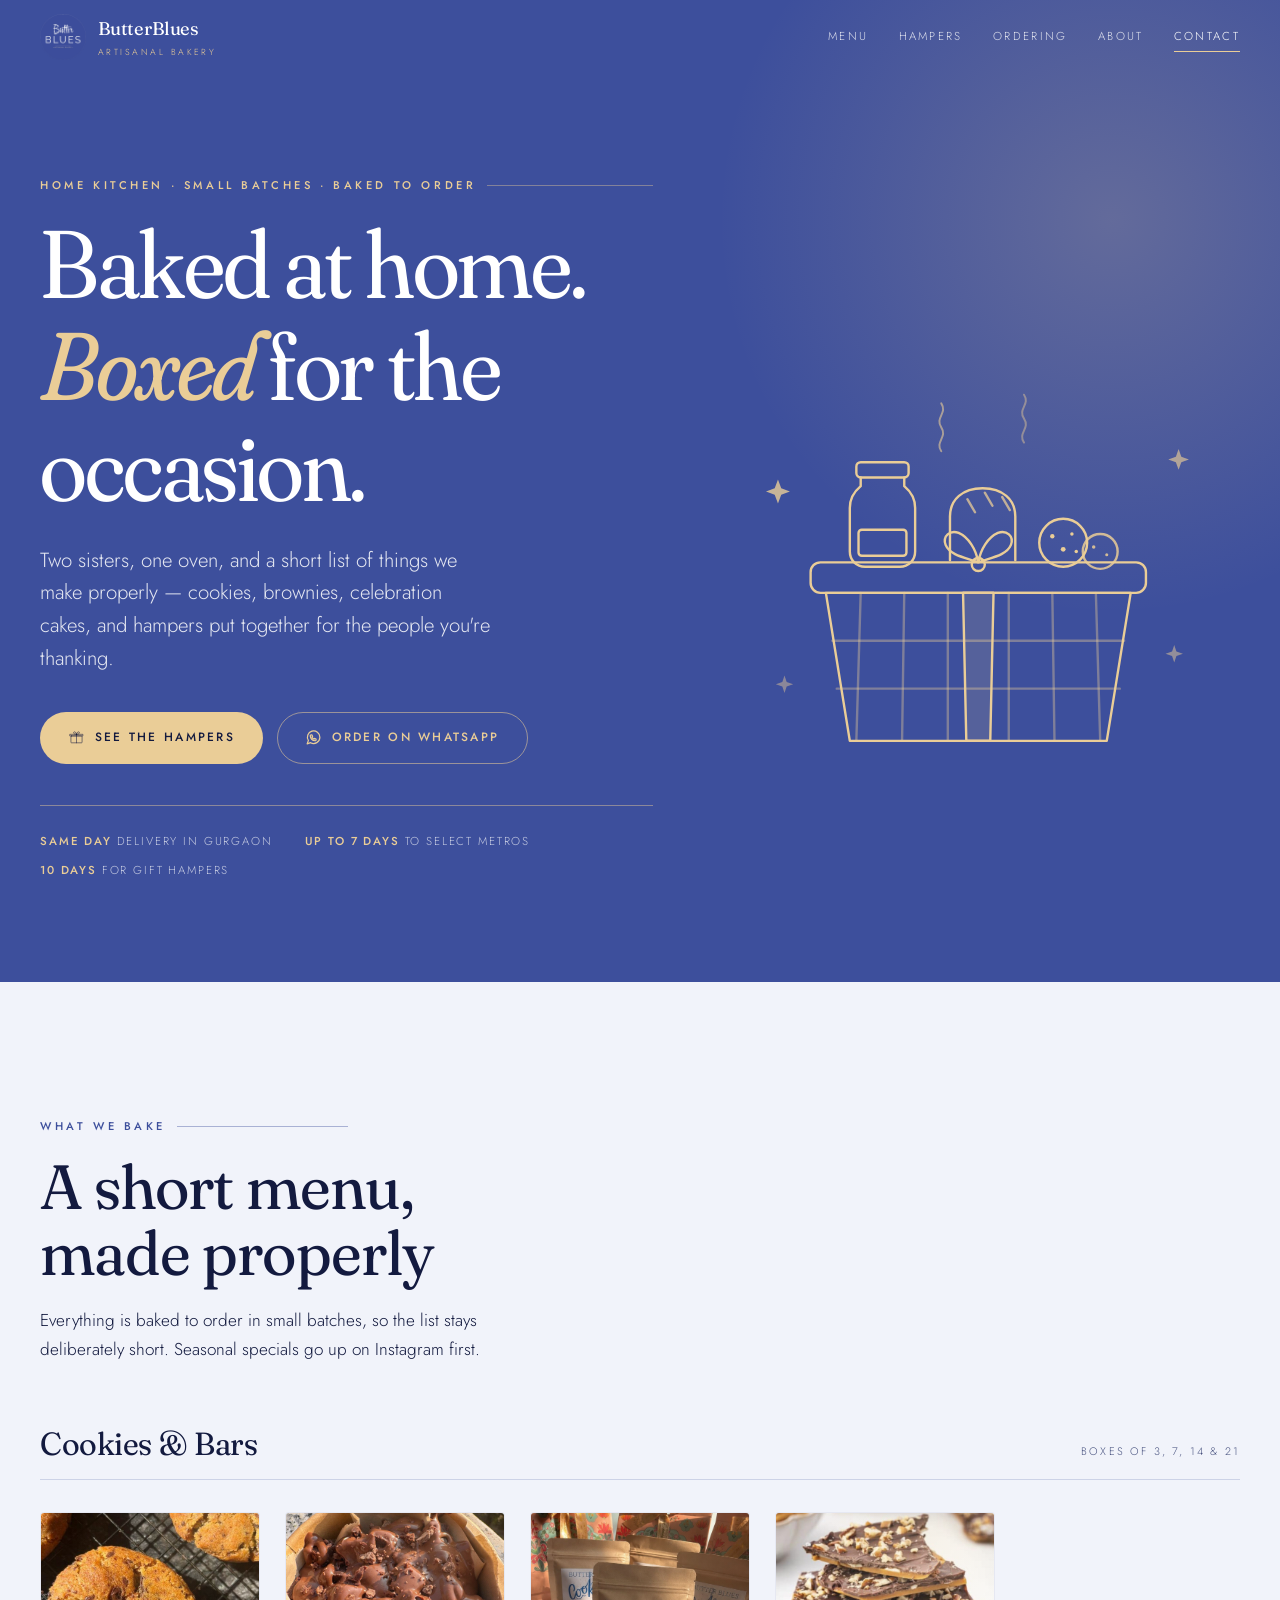
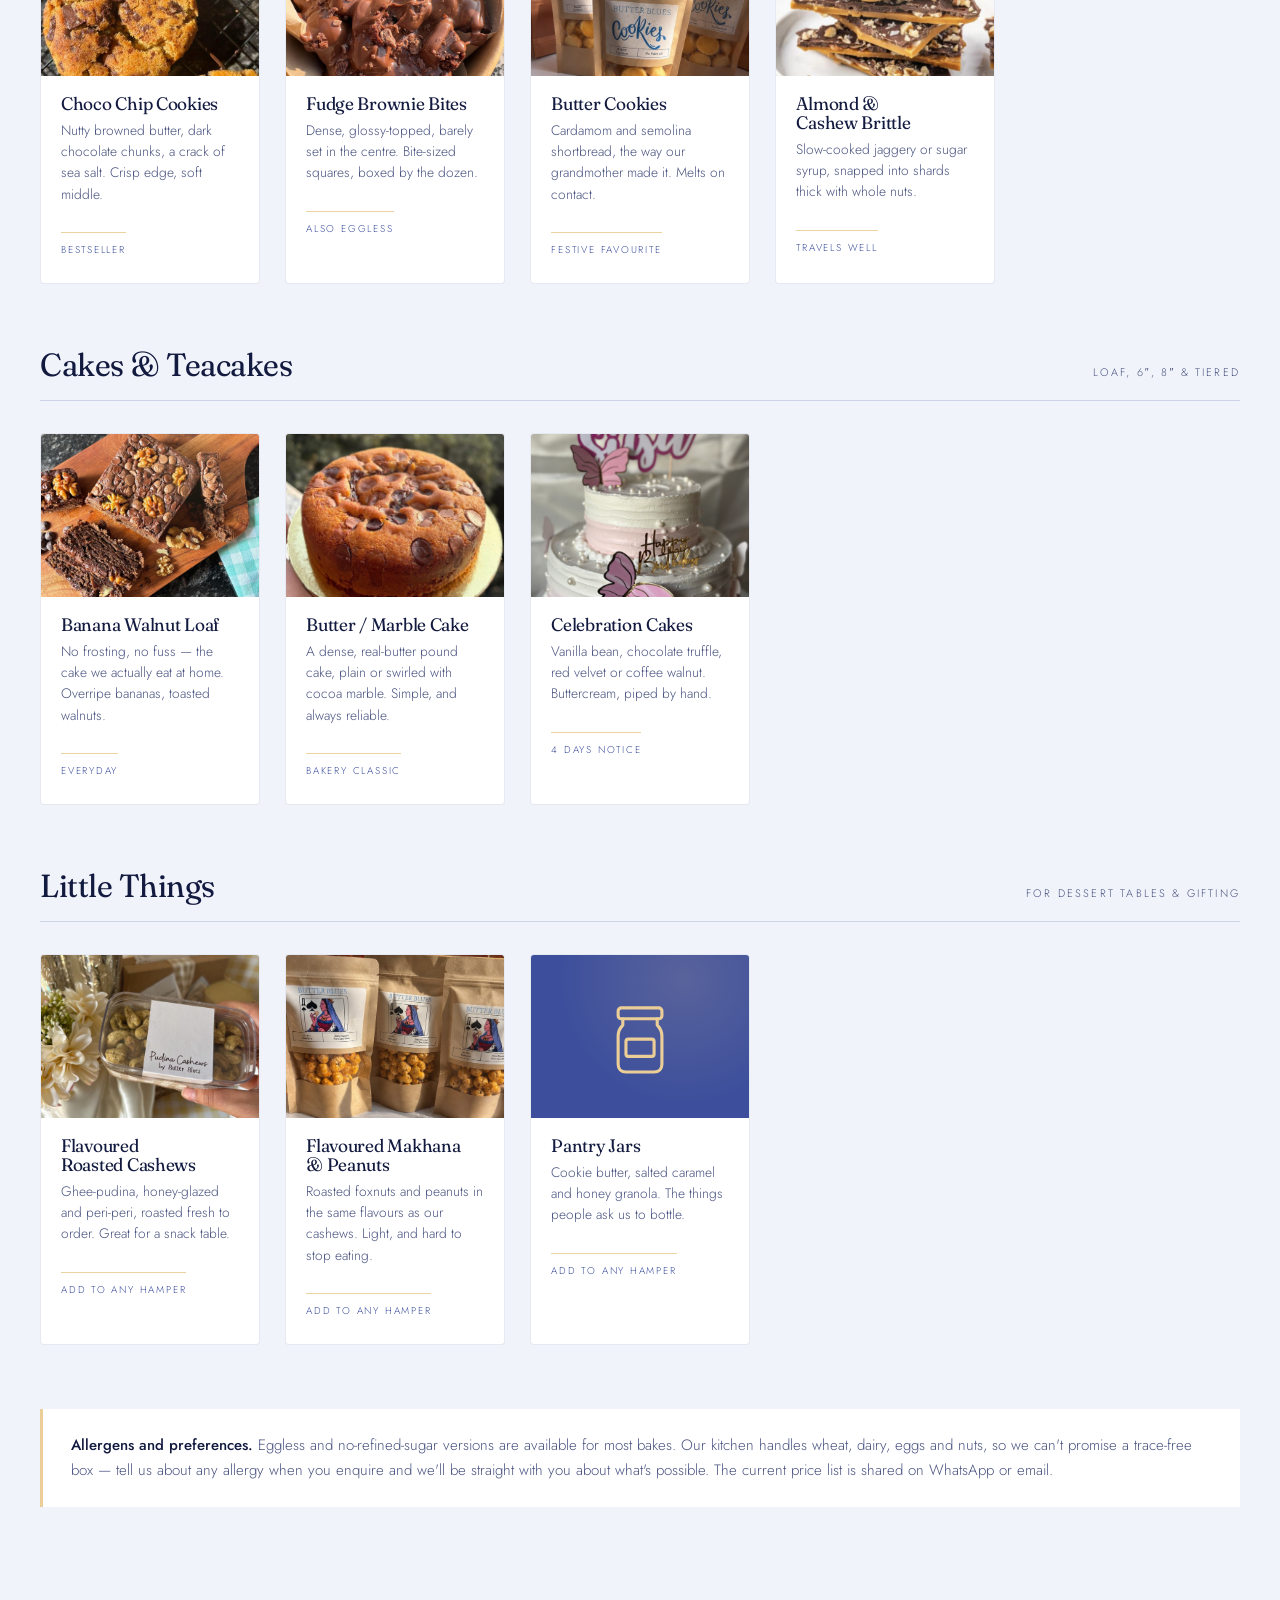
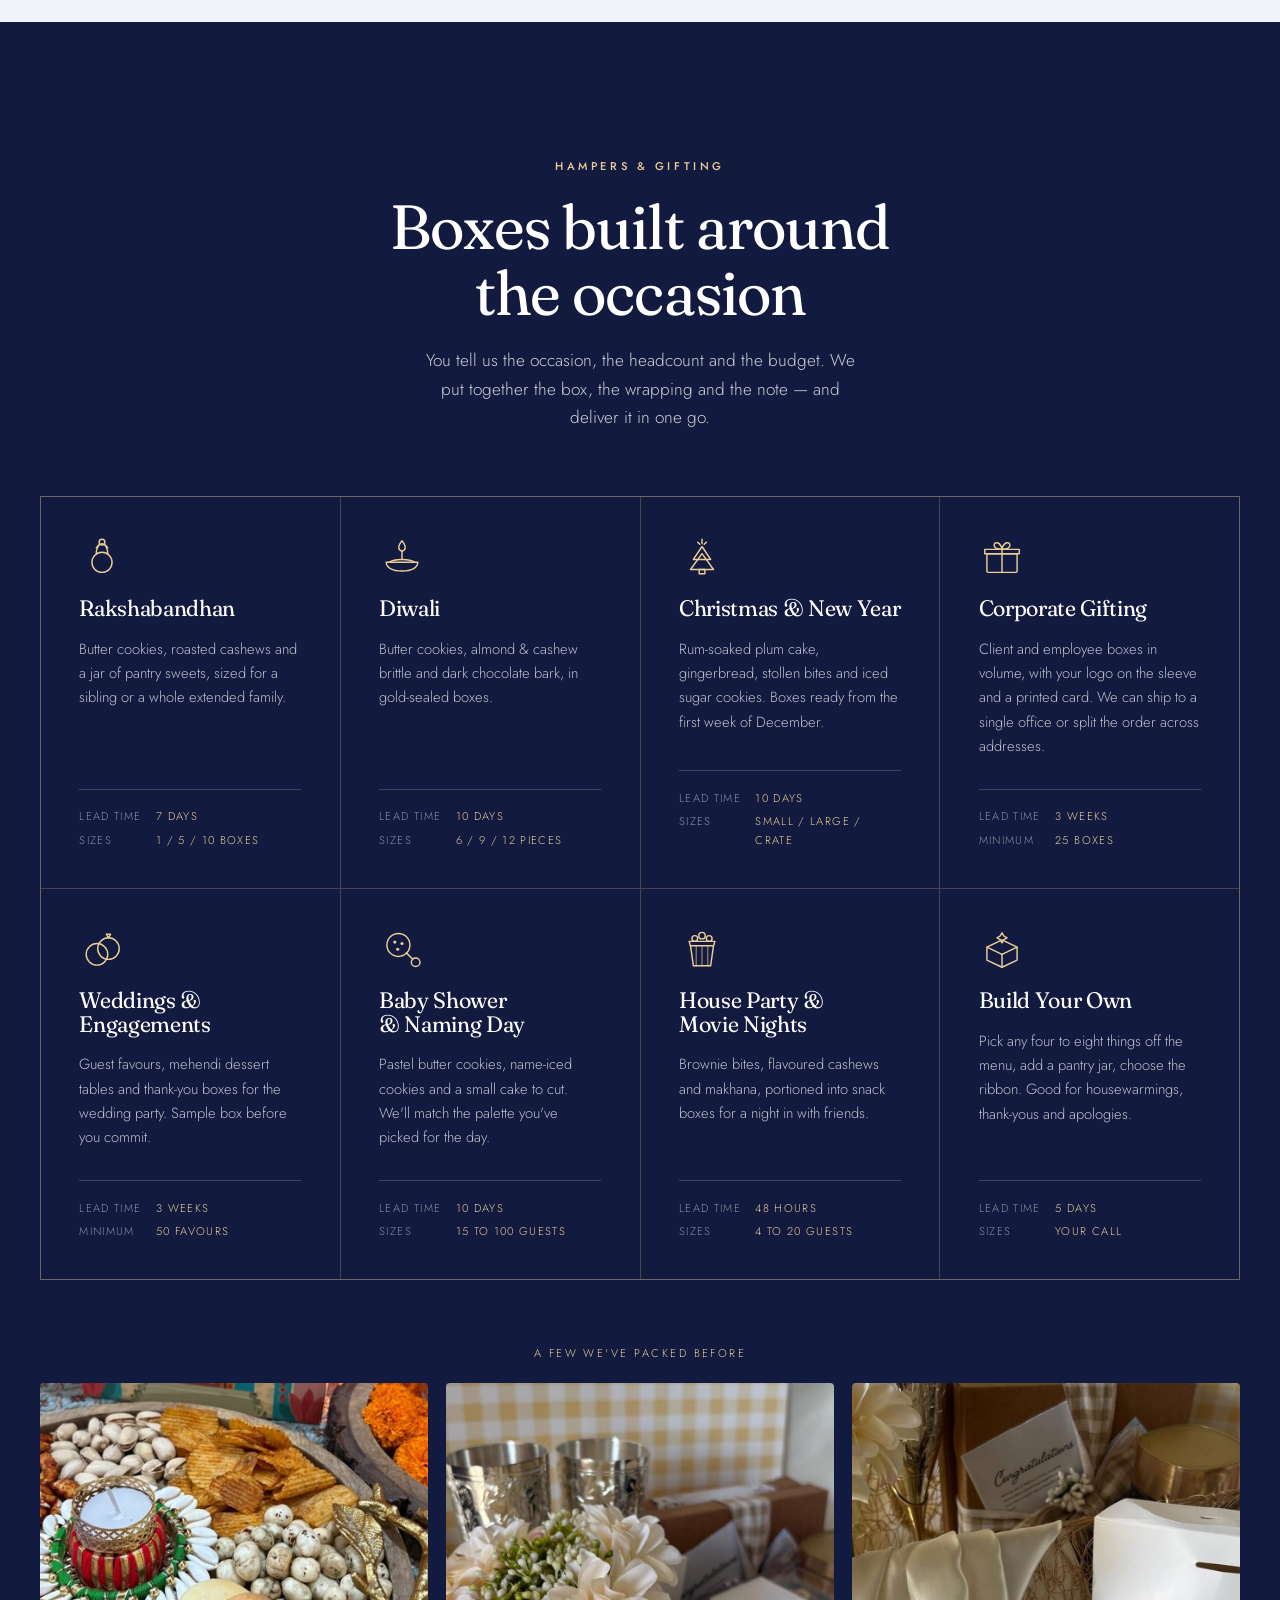
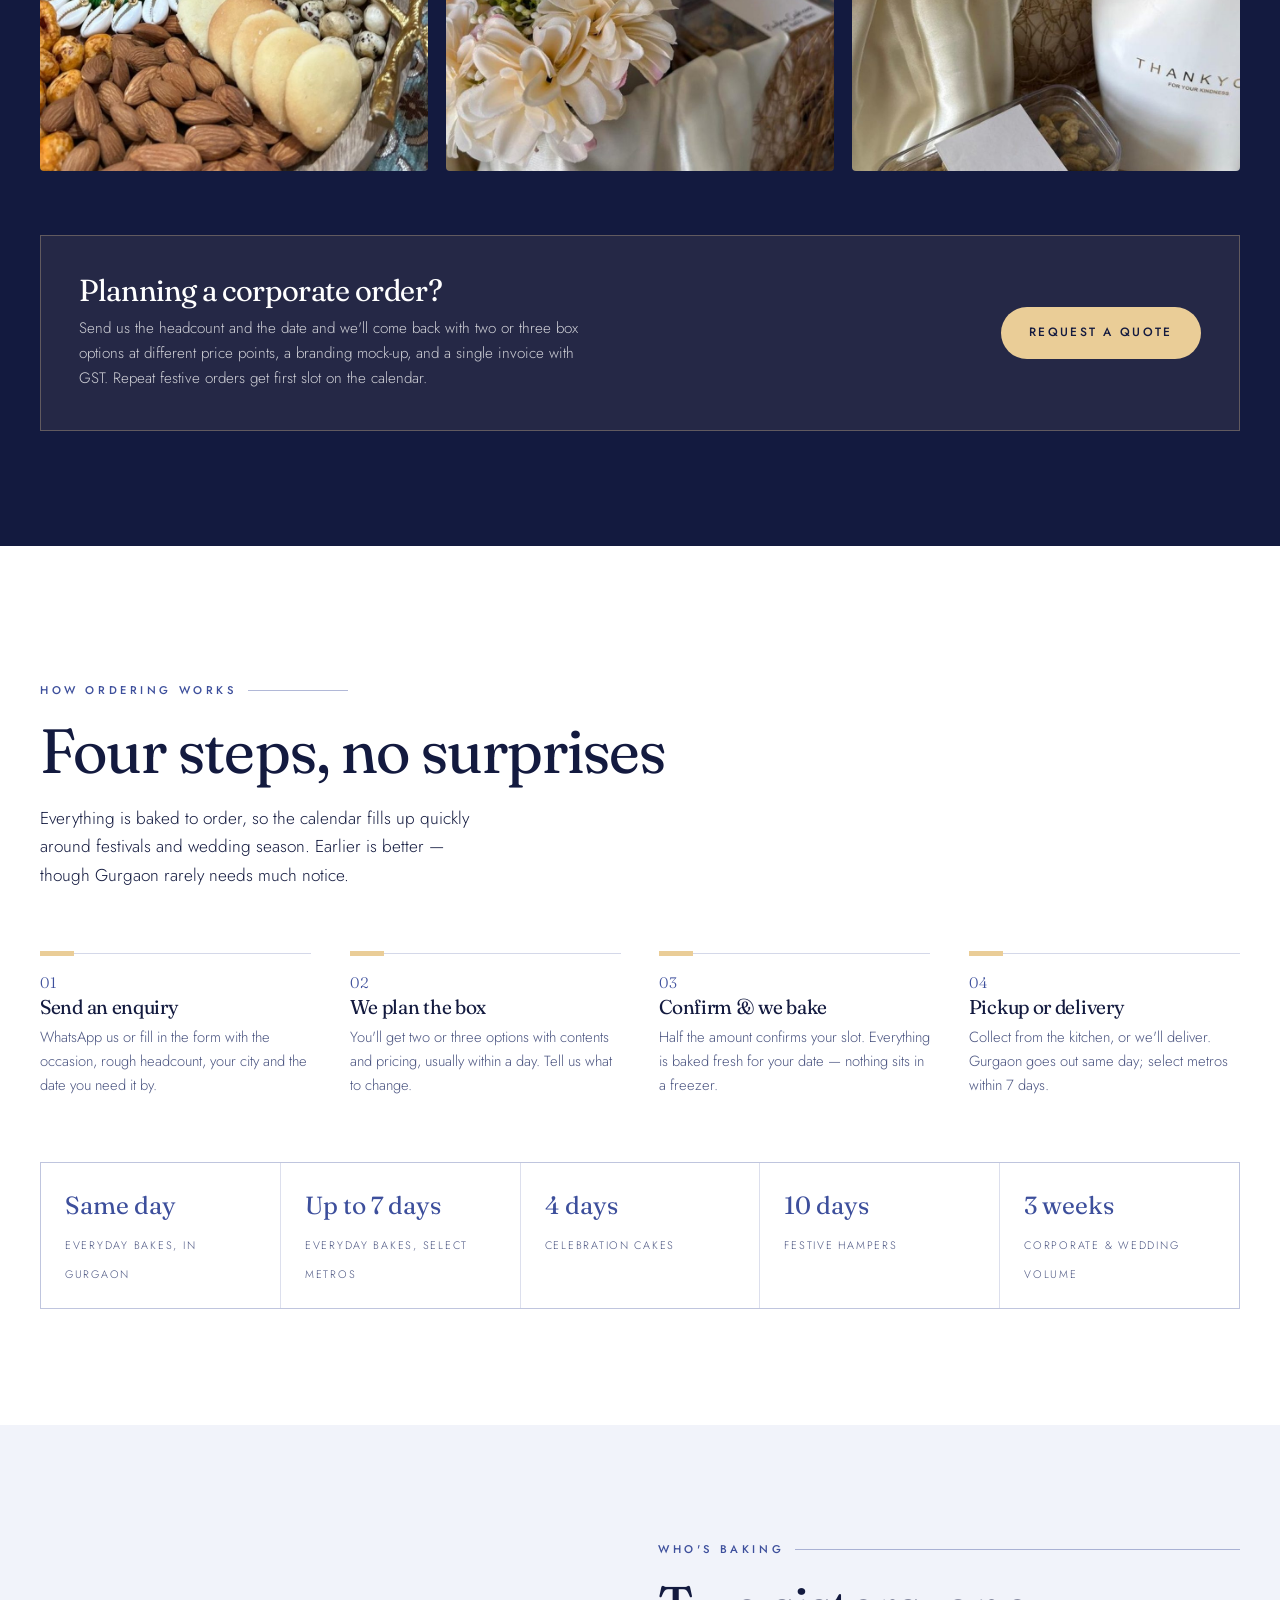
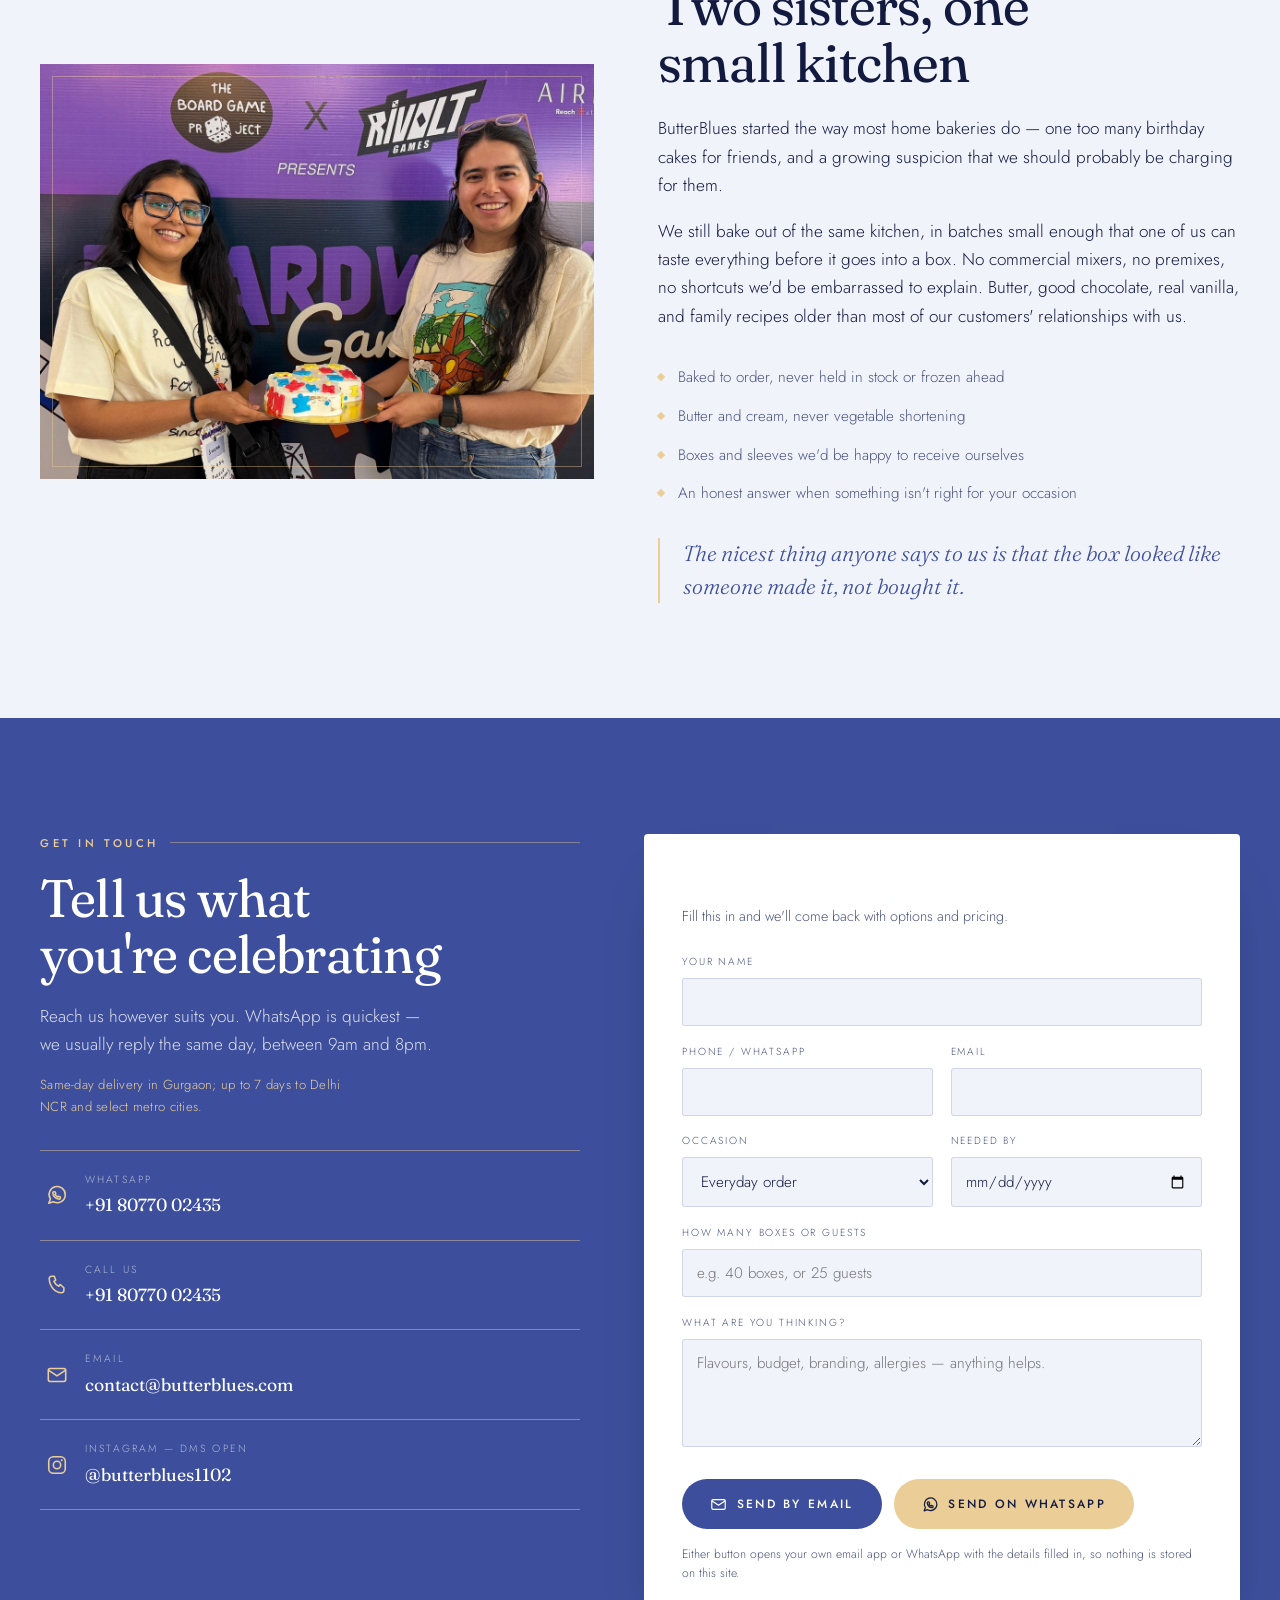
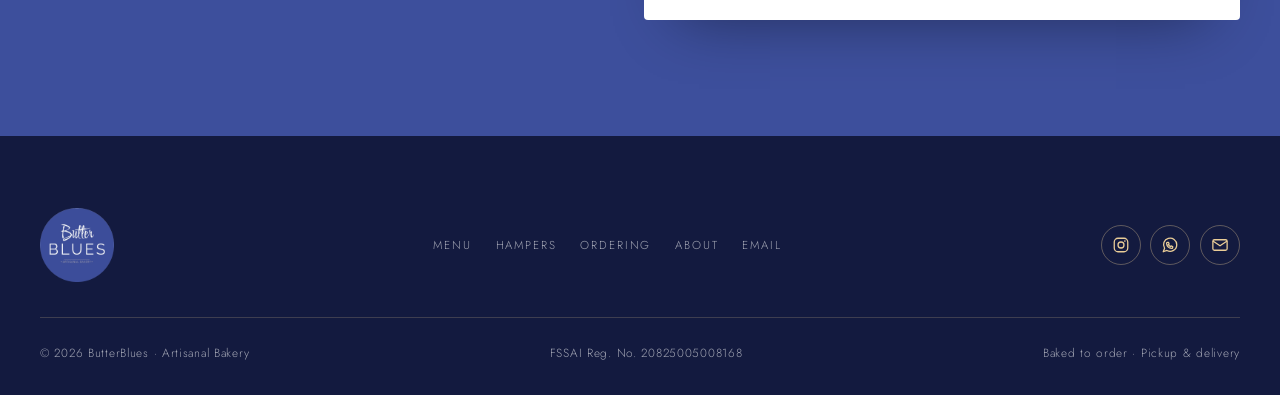
==== commit 33c75090: "Updated content and images" ====
--- a/index.html
+++ b/index.html
@@ -57,44 +57,10 @@
      <img src="assets/img/your-photo.jpg" alt="Description of the bake">
      ========================================================================== -->
 <svg width="0" height="0" style="position:absolute" aria-hidden="true" focusable="false">
-  <symbol id="ico-cookie" viewBox="0 0 64 64" fill="none" stroke="currentColor" stroke-width="2" stroke-linecap="round">
-    <circle cx="32" cy="32" r="23"/>
-    <circle cx="24" cy="25" r="2.6" fill="currentColor" stroke="none"/>
-    <circle cx="39" cy="23" r="2" fill="currentColor" stroke="none"/>
-    <circle cx="32" cy="36" r="2.8" fill="currentColor" stroke="none"/>
-    <circle cx="42" cy="38" r="2.2" fill="currentColor" stroke="none"/>
-    <circle cx="22" cy="39" r="2" fill="currentColor" stroke="none"/>
-  </symbol>
-  <symbol id="ico-brownie" viewBox="0 0 64 64" fill="none" stroke="currentColor" stroke-width="2" stroke-linecap="round" stroke-linejoin="round">
-    <path d="M12 30l20-11 20 11-20 11z"/>
-    <path d="M12 30v11l20 11V41"/>
-    <path d="M52 30v11L32 52"/>
-    <circle cx="26" cy="28" r="2.1" fill="currentColor" stroke="none"/>
-    <circle cx="36" cy="24" r="1.8" fill="currentColor" stroke="none"/>
-    <circle cx="38" cy="32" r="2.1" fill="currentColor" stroke="none"/>
-  </symbol>
-  <symbol id="ico-teacake" viewBox="0 0 64 64" fill="none" stroke="currentColor" stroke-width="2" stroke-linecap="round" stroke-linejoin="round">
-    <path d="M13 46V27c0-7 8-12 19-12s19 5 19 12v19z"/>
-    <path d="M13 46h38"/>
-    <path d="M22 22l5 8M32 19l5 8M42 22l5 8"/>
-  </symbol>
-  <symbol id="ico-cake" viewBox="0 0 64 64" fill="none" stroke="currentColor" stroke-width="2" stroke-linecap="round" stroke-linejoin="round">
-    <path d="M10 52V38c0-2 1-3 3-3h38c2 0 3 1 3 3v14z"/>
-    <path d="M18 35V25c0-2 1-3 3-3h22c2 0 3 1 3 3v10"/>
-    <path d="M10 44c4 0 4-3 8-3s4 3 8 3 4-3 8-3 4 3 8 3 4-3 8-3 4 3 4 3"/>
-    <path d="M32 22v-6"/>
-    <path d="M32 10c2 2 2 4 0 6-2-2-2-4 0-6z" fill="currentColor" stroke="none"/>
-  </symbol>
   <symbol id="ico-jar" viewBox="0 0 64 64" fill="none" stroke="currentColor" stroke-width="2" stroke-linecap="round" stroke-linejoin="round">
     <rect x="18" y="14" width="28" height="7" rx="2"/>
     <path d="M21 21v4c-2 2-3 4-3 7v18c0 3 2 5 5 5h18c3 0 5-2 5-5V32c0-3-1-5-3-7v-4"/>
     <rect x="23" y="34" width="18" height="11" rx="1.5"/>
-  </symbol>
-  <symbol id="ico-diya" viewBox="0 0 64 64" fill="none" stroke="currentColor" stroke-width="2" stroke-linecap="round" stroke-linejoin="round">
-    <path d="M10 38h44c0 7-8 12-22 12S10 45 10 38z"/>
-    <path d="M14 38c4-3 10-4 18-4s14 1 18 4"/>
-    <path d="M32 34V22"/>
-    <path d="M32 8c5 6 6 10 3 13-2 2-4 2-6 0-3-3-2-7 3-13z"/>
   </symbol>
   <symbol id="ico-pine" viewBox="0 0 64 64" fill="none" stroke="currentColor" stroke-width="2" stroke-linecap="round" stroke-linejoin="round">
     <path d="M32 16L20 34h24z"/>
@@ -107,11 +73,6 @@
     <path d="M8 20h48v6H8z"/>
     <path d="M32 20v32"/>
     <path d="M32 20c-6 0-11-2-11-6s5-4 7-2 4 5 4 8zM32 20c6 0 11-2 11-6s-5-4-7-2-4 5-4 8z"/>
-  </symbol>
-  <symbol id="ico-rings" viewBox="0 0 64 64" fill="none" stroke="currentColor" stroke-width="2" stroke-linecap="round" stroke-linejoin="round">
-    <circle cx="25" cy="38" r="15"/>
-    <circle cx="41" cy="30" r="15"/>
-    <path d="M41 15l-3-5h6z"/>
   </symbol>
   <symbol id="ico-rattle" viewBox="0 0 64 64" fill="none" stroke="currentColor" stroke-width="2" stroke-linecap="round" stroke-linejoin="round">
     <circle cx="27" cy="25" r="16"/>
@@ -121,29 +82,22 @@
     <circle cx="32" cy="23" r="2.2" fill="currentColor" stroke="none"/>
     <circle cx="26" cy="31" r="2.2" fill="currentColor" stroke="none"/>
   </symbol>
+  <symbol id="ico-diya" viewBox="0 0 64 64" fill="none" stroke="currentColor" stroke-width="2" stroke-linecap="round" stroke-linejoin="round">
+    <path d="M10 38h44c0 7-8 12-22 12S10 45 10 38z"/>
+    <path d="M14 38c4-3 10-4 18-4s14 1 18 4"/>
+    <path d="M32 34V22"/>
+    <path d="M32 8c5 6 6 10 3 13-2 2-4 2-6 0-3-3-2-7 3-13z"/>
+  </symbol>
+  <symbol id="ico-rings" viewBox="0 0 64 64" fill="none" stroke="currentColor" stroke-width="2" stroke-linecap="round" stroke-linejoin="round">
+    <circle cx="25" cy="38" r="15"/>
+    <circle cx="41" cy="30" r="15"/>
+    <path d="M41 15l-3-5h6z"/>
+  </symbol>
   <symbol id="ico-custom" viewBox="0 0 64 64" fill="none" stroke="currentColor" stroke-width="2" stroke-linecap="round" stroke-linejoin="round">
     <path d="M11 28l21-10 21 10-21 10z"/>
     <path d="M11 28v18l21 10V38"/>
     <path d="M53 28v18L32 56"/>
     <path d="M32 8l2.5 4.5L39 15l-4.5 2.5L32 22l-2.5-4.5L25 15l4.5-2.5z"/>
-  </symbol>
-  <symbol id="ico-brittle" viewBox="0 0 64 64" fill="none" stroke="currentColor" stroke-width="2" stroke-linecap="round" stroke-linejoin="round">
-    <path d="M10 40l14-22 8 10-6 18z"/>
-    <path d="M32 28l10-14 9 12-8 20-11-6z"/>
-    <path d="M18 18l4 6M40 20l3 5M28 40l-3 6"/>
-    <circle cx="20" cy="32" r="1.6" fill="currentColor" stroke="none"/>
-    <circle cx="36" cy="26" r="1.6" fill="currentColor" stroke="none"/>
-    <circle cx="40" cy="40" r="1.6" fill="currentColor" stroke="none"/>
-  </symbol>
-  <symbol id="ico-cashew" viewBox="0 0 64 64" fill="none" stroke="currentColor" stroke-width="2.4" stroke-linecap="round" stroke-linejoin="round">
-    <path d="M20 46C10 40 8 26 16 17c6-7 16-9 23-4 6 4 8 12 4 17-3 4-9 5-13 2-3-3-3-7 0-10"/>
-  </symbol>
-  <symbol id="ico-makhana" viewBox="0 0 64 64" fill="none" stroke="currentColor" stroke-width="2" stroke-linecap="round" stroke-linejoin="round">
-    <path d="M12 30h40c0 12-9 20-20 20S12 42 12 30z"/>
-    <circle cx="24" cy="26" r="3" fill="currentColor" stroke="none"/>
-    <circle cx="34" cy="21" r="3" fill="currentColor" stroke="none"/>
-    <circle cx="43" cy="27" r="3" fill="currentColor" stroke="none"/>
-    <circle cx="30" cy="17" r="2.4" fill="currentColor" stroke="none"/>
   </symbol>
   <symbol id="ico-rakhi" viewBox="0 0 64 64" fill="none" stroke="currentColor" stroke-width="2" stroke-linecap="round" stroke-linejoin="round">
     <circle cx="32" cy="38" r="14"/>
@@ -286,40 +240,40 @@
     <!-- ---------- Cookies & bars ---------- -->
     <div class="cat reveal">
       <div class="cat-head">
-        <h3>Cookies &amp; bars</h3>
-        <span>Boxes of 6, 12 &amp; 24</span>
+        <h3>Cookies &amp; Bars</h3>
+        <span>Boxes of 3, 7, 14 &amp; 21</span>
       </div>
       <div class="tiles">
         <article class="tile">
-          <div class="tile-shot"><svg aria-hidden="true"><use href="#ico-cookie"></use></svg></div>
-          <div class="tile-body">
-            <h4>Choco chip cookies</h4>
+          <div class="tile-shot"><img src="assets/img/photos/choco-chip-cookies.jpg" alt="Choco chip cookies cooling on a rack, chocolate chunks visible" loading="lazy" width="1200" height="900"></div>
+          <div class="tile-body">
+            <h4>Choco Chip Cookies</h4>
             <p>Nutty browned butter, dark chocolate chunks, a crack of sea salt. Crisp edge, soft middle.</p>
             <span class="tile-tag">Bestseller</span>
           </div>
         </article>
         <article class="tile">
-          <div class="tile-shot"><svg aria-hidden="true"><use href="#ico-brownie"></use></svg></div>
+          <div class="tile-shot"><img src="assets/img/photos/brownie-bites.jpg" alt="Fudge brownie bites topped with melted chocolate and toffee crunch" loading="lazy" width="1152" height="864"></div>
           <div class="tile-body">
             <h4>Fudge Brownie Bites</h4>
             <p>Dense, glossy-topped, barely set in the centre. Bite-sized squares, boxed by the dozen.</p>
-            <span class="tile-tag">Also eggless</span>
-          </div>
-        </article>
-        <article class="tile">
-          <div class="tile-shot"><svg aria-hidden="true"><use href="#ico-cookie"></use></svg></div>
-          <div class="tile-body">
-            <h4>Butter cookies</h4>
+            <span class="tile-tag">Also Eggless</span>
+          </div>
+        </article>
+        <article class="tile">
+          <div class="tile-shot"><img src="assets/img/photos/butter-cookies.jpg" alt="Packets of Butter Blues butter cookies with a bakery label" loading="lazy" width="1200" height="899"></div>
+          <div class="tile-body">
+            <h4>Butter Cookies</h4>
             <p>Cardamom and semolina shortbread, the way our grandmother made it. Melts on contact.</p>
-            <span class="tile-tag">Festive favourite</span>
-          </div>
-        </article>
-        <article class="tile">
-          <div class="tile-shot"><svg aria-hidden="true"><use href="#ico-brittle"></use></svg></div>
-          <div class="tile-body">
-            <h4>Almond &amp; cashew brittle</h4>
+            <span class="tile-tag">Festive Favourite</span>
+          </div>
+        </article>
+        <article class="tile">
+          <div class="tile-shot"><img src="assets/img/photos/almond-cashew-brittle.jpg" alt="Stacked pieces of almond and cashew brittle with chopped nuts" loading="lazy" width="1200" height="899"></div>
+          <div class="tile-body">
+            <h4>Almond &amp; Cashew Brittle</h4>
             <p>Slow-cooked jaggery or sugar syrup, snapped into shards thick with whole nuts.</p>
-            <span class="tile-tag">Travels well</span>
+            <span class="tile-tag">Travels Well</span>
           </div>
         </article>
       </div>
@@ -328,32 +282,32 @@
     <!-- ---------- Cakes ---------- -->
     <div class="cat reveal">
       <div class="cat-head">
-        <h3>Cakes &amp; teacakes</h3>
+        <h3>Cakes &amp; Teacakes</h3>
         <span>Loaf, 6&Prime;, 8&Prime; &amp; tiered</span>
       </div>
       <div class="tiles">
         <article class="tile">
-          <div class="tile-shot"><svg aria-hidden="true"><use href="#ico-teacake"></use></svg></div>
-          <div class="tile-body">
-            <h4>Banana walnut loaf</h4>
+          <div class="tile-shot"><img src="assets/img/photos/banana-walnut-loaf.jpg" alt="Sliced walnut loaf cake with chocolate chips, cut into pieces" loading="lazy" width="1200" height="900"></div>
+          <div class="tile-body">
+            <h4>Banana Walnut Loaf</h4>
             <p>No frosting, no fuss — the cake we actually eat at home. Overripe bananas, toasted walnuts.</p>
             <span class="tile-tag">Everyday</span>
           </div>
         </article>
         <article class="tile">
-          <div class="tile-shot"><svg aria-hidden="true"><use href="#ico-teacake"></use></svg></div>
-          <div class="tile-body">
-            <h4>Butter / marble cake</h4>
+          <div class="tile-shot"><img src="assets/img/photos/butter-marble-cake.jpg" alt="Round butter cake studded with chocolate chips, held in hand" loading="lazy" width="900" height="675"></div>
+          <div class="tile-body">
+            <h4>Butter / Marble Cake</h4>
             <p>A dense, real-butter pound cake, plain or swirled with cocoa marble. Simple, and always reliable.</p>
-            <span class="tile-tag">Bakery classic</span>
-          </div>
-        </article>
-        <article class="tile">
-          <div class="tile-shot"><svg aria-hidden="true"><use href="#ico-cake"></use></svg></div>
-          <div class="tile-body">
-            <h4>Celebration cakes</h4>
+            <span class="tile-tag">Bakery Classic</span>
+          </div>
+        </article>
+        <article class="tile">
+          <div class="tile-shot"><img src="assets/img/photos/celebration-cake.jpg" alt="Two-tier pink and white birthday cake with a name topper and butterflies" loading="lazy" width="1200" height="900"></div>
+          <div class="tile-body">
+            <h4>Celebration Cakes</h4>
             <p>Vanilla bean, chocolate truffle, red velvet or coffee walnut. Buttercream, piped by hand.</p>
-            <span class="tile-tag">4 days notice</span>
+            <span class="tile-tag">4 Days Notice</span>
           </div>
         </article>
       </div>
@@ -362,32 +316,32 @@
     <!-- ---------- Little things ---------- -->
     <div class="cat reveal">
       <div class="cat-head">
-        <h3>Little things</h3>
+        <h3>Little Things</h3>
         <span>For dessert tables &amp; gifting</span>
       </div>
       <div class="tiles">
         <article class="tile">
-          <div class="tile-shot"><svg aria-hidden="true"><use href="#ico-cashew"></use></svg></div>
-          <div class="tile-body">
-            <h4>Flavoured roasted cashews</h4>
+          <div class="tile-shot"><img src="assets/img/photos/roasted-cashews.jpg" alt="A container of pudina roasted cashews by ButterBlues" loading="lazy" width="1200" height="900"></div>
+          <div class="tile-body">
+            <h4>Flavoured Roasted Cashews</h4>
             <p>Ghee-pudina, honey-glazed and peri-peri, roasted fresh to order. Great for a snack table.</p>
-            <span class="tile-tag">Add to any hamper</span>
-          </div>
-        </article>
-        <article class="tile">
-          <div class="tile-shot"><svg aria-hidden="true"><use href="#ico-makhana"></use></svg></div>
-          <div class="tile-body">
-            <h4>Flavoured makhana &amp; peanuts</h4>
+            <span class="tile-tag">Add to Any Hamper</span>
+          </div>
+        </article>
+        <article class="tile">
+          <div class="tile-shot"><img src="assets/img/photos/makhana-peanuts.jpg" alt="Bags of Butter Blues piri piri and ghee roasted makhana" loading="lazy" width="1200" height="899"></div>
+          <div class="tile-body">
+            <h4>Flavoured Makhana &amp; Peanuts</h4>
             <p>Roasted foxnuts and peanuts in the same flavours as our cashews. Light, and hard to stop eating.</p>
-            <span class="tile-tag">Add to any hamper</span>
+            <span class="tile-tag">Add to Any Hamper</span>
           </div>
         </article>
         <article class="tile">
           <div class="tile-shot"><svg aria-hidden="true"><use href="#ico-jar"></use></svg></div>
           <div class="tile-body">
-            <h4>Pantry jars</h4>
+            <h4>Pantry Jars</h4>
             <p>Cookie butter, salted caramel and honey granola. The things people ask us to bottle.</p>
-            <span class="tile-tag">Add to any hamper</span>
+            <span class="tile-tag">Add to Any Hamper</span>
           </div>
         </article>
       </div>
@@ -444,7 +398,7 @@
 
       <article class="hamper">
         <svg aria-hidden="true"><use href="#ico-giftbox"></use></svg>
-        <h3>Corporate gifting</h3>
+        <h3>Corporate Gifting</h3>
         <p>Client and employee boxes in volume, with your logo on the sleeve and a printed card. We can ship to a single office or split the order across addresses.</p>
         <dl>
           <dt>Lead time</dt><dd>3 weeks</dd>
@@ -454,7 +408,7 @@
 
       <article class="hamper">
         <svg aria-hidden="true"><use href="#ico-rings"></use></svg>
-        <h3>Weddings &amp; engagements</h3>
+        <h3>Weddings &amp; Engagements</h3>
         <p>Guest favours, mehendi dessert tables and thank-you boxes for the wedding party. Sample box before you commit.</p>
         <dl>
           <dt>Lead time</dt><dd>3 weeks</dd>
@@ -464,7 +418,7 @@
 
       <article class="hamper">
         <svg aria-hidden="true"><use href="#ico-rattle"></use></svg>
-        <h3>Baby shower &amp; naming day</h3>
+        <h3>Baby Shower &amp; Naming Day</h3>
         <p>Pastel butter cookies, name-iced cookies and a small cake to cut. We'll match the palette you've picked for the day.</p>
         <dl>
           <dt>Lead time</dt><dd>10 days</dd>
@@ -474,7 +428,7 @@
 
       <article class="hamper">
         <svg aria-hidden="true"><use href="#ico-popcorn"></use></svg>
-        <h3>House party &amp; movie nights</h3>
+        <h3>House Party &amp; Movie Nights</h3>
         <p>Brownie bites, flavoured cashews and makhana, portioned into snack boxes for a night in with friends.</p>
         <dl>
           <dt>Lead time</dt><dd>48 hours</dd>
@@ -484,13 +438,22 @@
 
       <article class="hamper">
         <svg aria-hidden="true"><use href="#ico-custom"></use></svg>
-        <h3>Build your own</h3>
+        <h3>Build Your Own</h3>
         <p>Pick any four to eight things off the menu, add a pantry jar, choose the ribbon. Good for housewarmings, thank-yous and apologies.</p>
         <dl>
           <dt>Lead time</dt><dd>5 days</dd>
           <dt>Sizes</dt><dd>Your call</dd>
         </dl>
       </article>
+    </div>
+
+    <div class="hamper-gallery reveal">
+      <p class="gallery-label">A few we've packed before</p>
+      <div class="gallery-grid">
+        <img src="assets/img/photos/diwali-hamper.jpg" alt="A festive nut, snack and cookie platter packed for a past order" loading="lazy" width="1200" height="900">
+        <img src="assets/img/photos/wedding-hamper.jpg" alt="A gift hamper with silver cups and florals packed for a past order" loading="lazy" width="1200" height="900">
+        <img src="assets/img/photos/build-your-own-hamper.jpg" alt="A thank-you gift hamper with jars and ribbon packed for a past order" loading="lazy" width="1200" height="900">
+      </div>
     </div>
 
     <div class="corp reveal">
@@ -534,7 +497,7 @@
     <div class="leadtimes reveal">
       <div class="leadtime"><b>Same day</b><span>Everyday bakes, in Gurgaon</span></div>
       <div class="leadtime"><b>Up to 7 days</b><span>Everyday bakes, select metros</span></div>
-      <div class="leadtime"><b>4 days</b><span>Celebration cakes, any city</span></div>
+      <div class="leadtime"><b>4 days</b><span>Celebration cakes</span></div>
       <div class="leadtime"><b>10 days</b><span>Festive hampers</span></div>
       <div class="leadtime"><b>3 weeks</b><span>Corporate &amp; wedding volume</span></div>
     </div>
@@ -544,28 +507,8 @@
 <!-- ========================= ABOUT ========================= -->
 <section class="band band--porcelain" id="about">
   <div class="shell about">
-    <!-- Swap this block for a photo of the two of you:
-         <div class="about-art"><img src="assets/img/sisters.jpg" alt="The ButterBlues sisters in their kitchen"></div> -->
-    <div class="about-art reveal" aria-hidden="true">
-      <svg viewBox="0 0 240 280" fill="none" stroke="#eacd97" stroke-width="2.4" stroke-linecap="round" stroke-linejoin="round">
-        <!-- the big bowl -->
-        <ellipse cx="150" cy="176" rx="60" ry="13"/>
-        <path d="M90 176c0 52 22 68 60 68s60-16 60-68"/>
-        <path d="M100 200c14 6 32 9 50 9s36-3 50-9" opacity=".45" stroke-width="1.8"/>
-        <!-- the second bowl -->
-        <ellipse cx="46" cy="204" rx="34" ry="9"/>
-        <path d="M12 204c0 34 16 46 34 46s34-12 34-46"/>
-        <!-- wooden spoon, handle out of the big bowl -->
-        <path d="M141 172l52-96" stroke-width="6"/>
-        <path d="M148 168l44-82" opacity=".35" stroke-width="1.4"/>
-        <!-- flour -->
-        <circle cx="66" cy="120" r="2.6" fill="#eacd97" stroke="none" opacity=".8"/>
-        <circle cx="92" cy="98" r="2" fill="#eacd97" stroke="none" opacity=".6"/>
-        <circle cx="52" cy="152" r="1.8" fill="#eacd97" stroke="none" opacity=".5"/>
-        <circle cx="112" cy="128" r="2.2" fill="#eacd97" stroke="none" opacity=".7"/>
-        <path d="M74 56l3 8 8 3-8 3-3 8-3-8-8-3 8-3z" fill="#eacd97" stroke="none" opacity=".75"/>
-        <path d="M196 216l2.5 7 7 2.5-7 2.5-2.5 7-2.5-7-7-2.5 7-2.5z" fill="#eacd97" stroke="none" opacity=".5"/>
-      </svg>
+    <div class="about-art reveal">
+      <img src="assets/img/photos/sisters.jpg" alt="The two sisters behind ButterBlues, smiling together" loading="lazy" width="1200" height="900">
     </div>
 
     <div class="about-copy reveal">
--- a/assets/css/styles.css
+++ b/assets/css/styles.css
@@ -479,6 +479,30 @@
 }
 .hamper dt { color: rgba(255, 255, 255, 0.5); }
 .hamper dd { margin: 0; color: var(--wheat); }
+
+.hamper-gallery { margin-top: clamp(3rem, 5vw, 4.5rem); }
+.gallery-label {
+  text-align: center;
+  font-size: 0.7rem;
+  letter-spacing: 0.22em;
+  text-transform: uppercase;
+  color: var(--wheat);
+  margin-bottom: 1.25rem;
+}
+.gallery-grid {
+  display: grid;
+  grid-template-columns: repeat(3, 1fr);
+  gap: clamp(0.75rem, 1.5vw, 1.1rem);
+}
+.gallery-grid img {
+  width: 100%;
+  height: auto;
+  aspect-ratio: 1 / 1;
+  object-fit: cover;
+  border-radius: 4px;
+  transition: transform 0.4s var(--ease);
+}
+.gallery-grid img:hover { transform: scale(1.03); }
 
 .corp {
   margin-top: clamp(3rem, 5vw, 4.5rem);
@@ -562,13 +586,13 @@
    ========================================================================== */
 .about {
   display: grid;
-  grid-template-columns: 0.85fr 1.15fr;
+  grid-template-columns: 1fr 1.05fr;
   gap: clamp(2rem, 5vw, 4.5rem);
   align-items: center;
 }
 .about-art {
   position: relative;
-  aspect-ratio: 4 / 5;
+  aspect-ratio: 4 / 3;
   background: var(--cobalt);
   display: grid;
   place-items: center;
@@ -847,7 +871,7 @@
   .contact { grid-template-columns: 1fr; }
   .hero-art { order: -1; max-width: 430px; margin-inline: auto; }
   .hero-seal { width: 92px; }
-  .about-art { max-width: 340px; }
+  .about-art { max-width: 420px; margin-inline: auto; }
   .corp { grid-template-columns: 1fr; }
 }
 
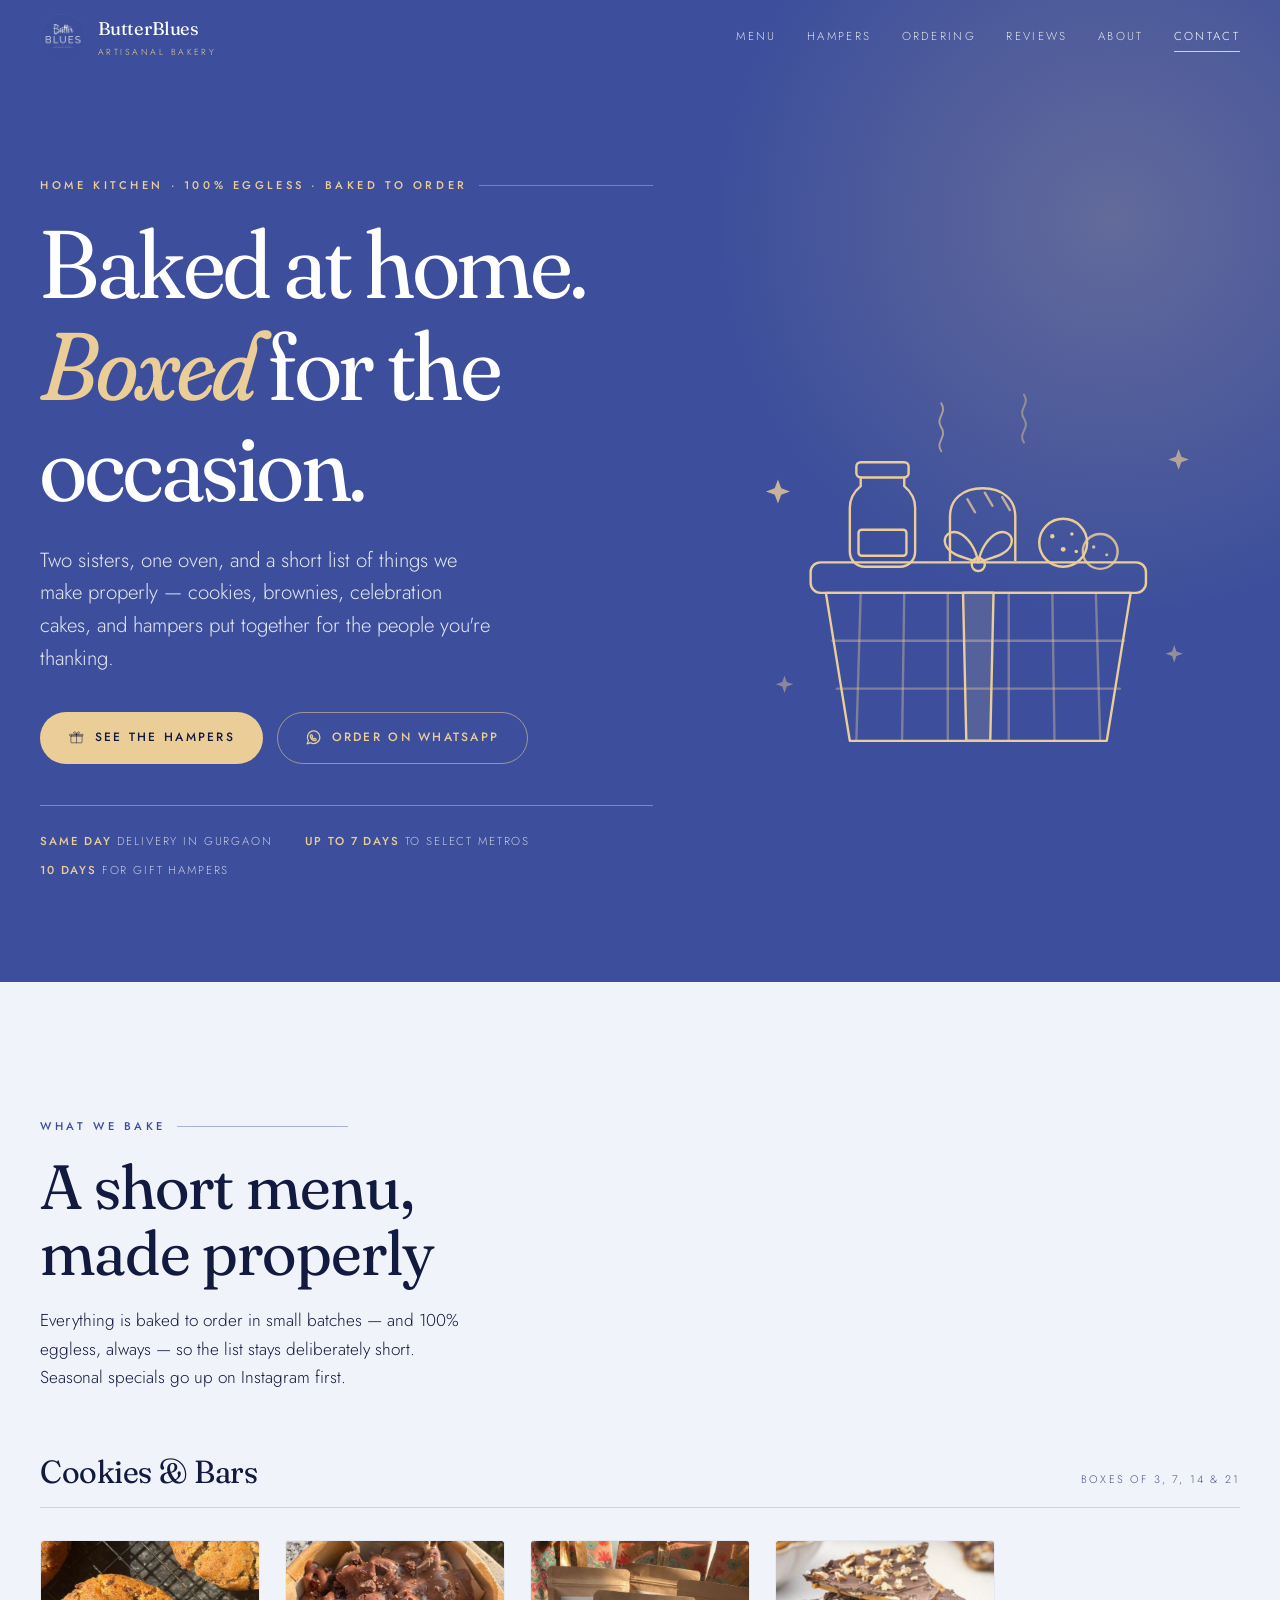
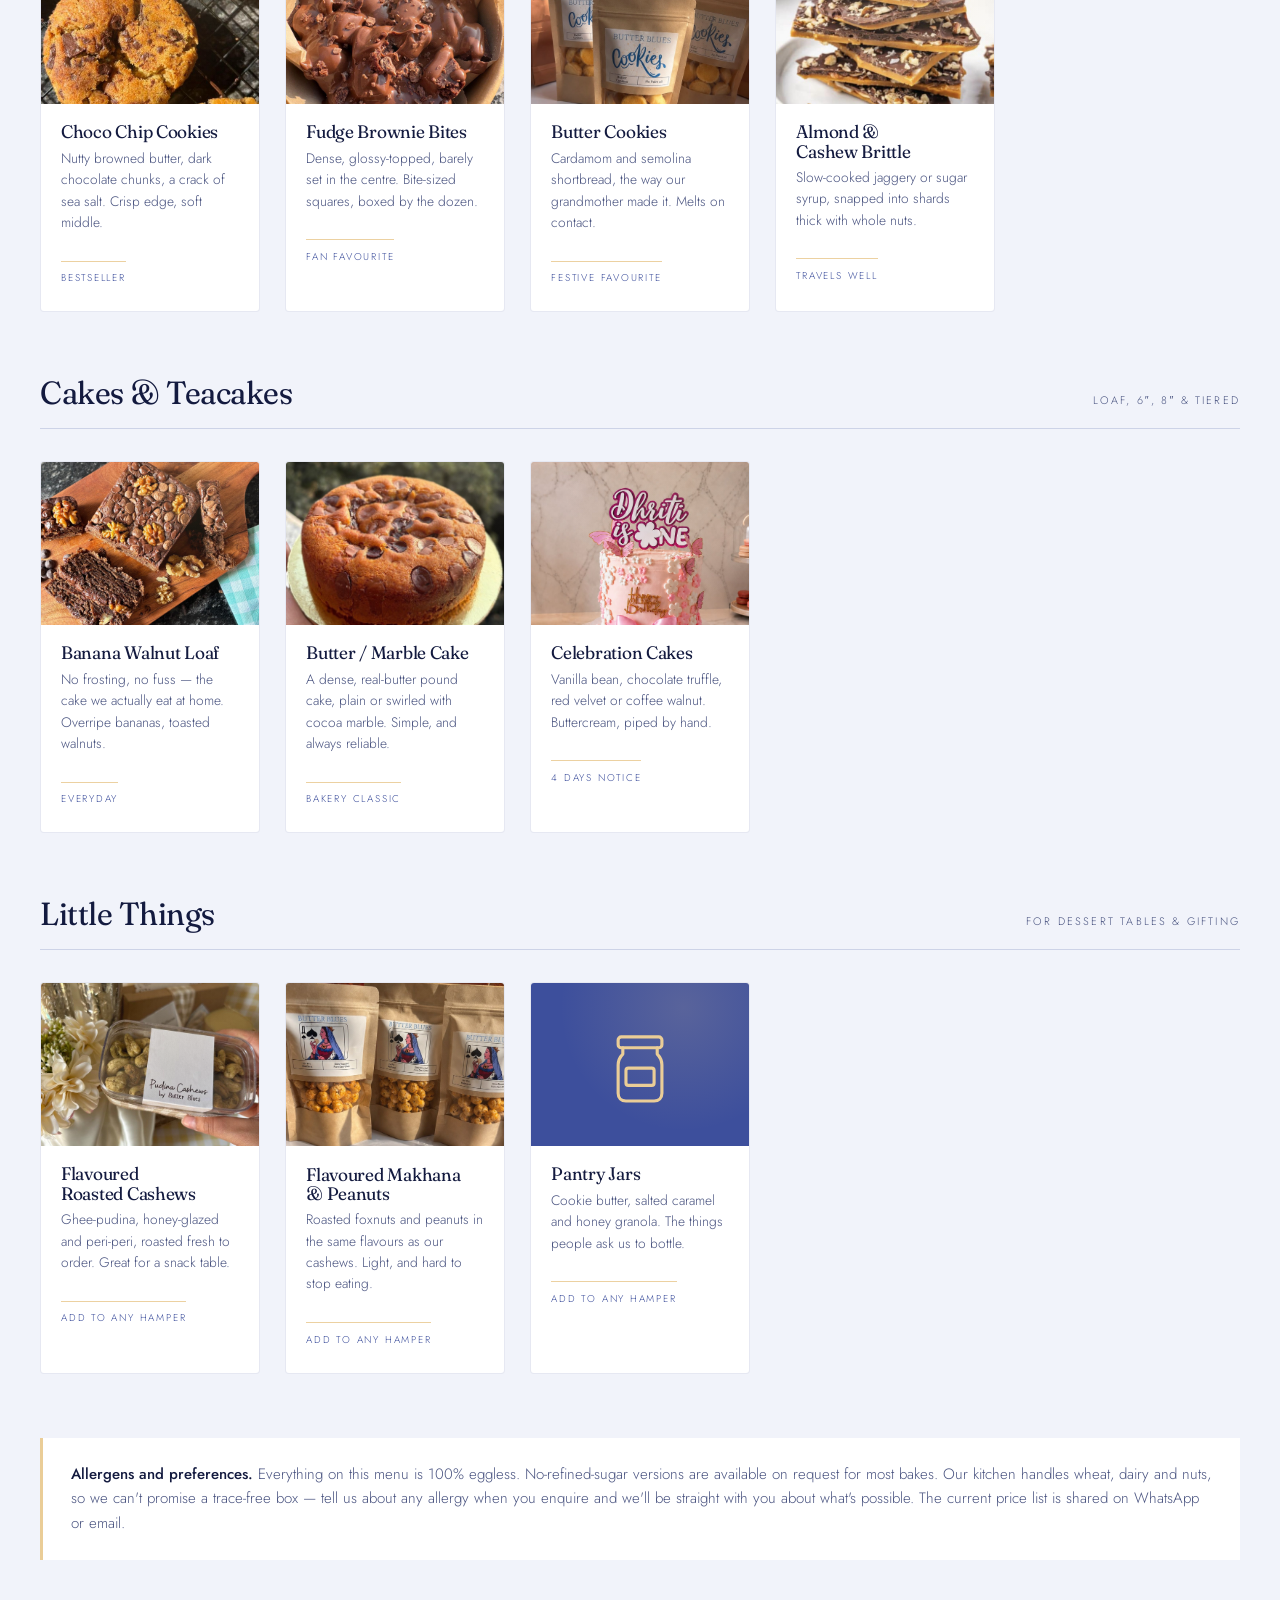
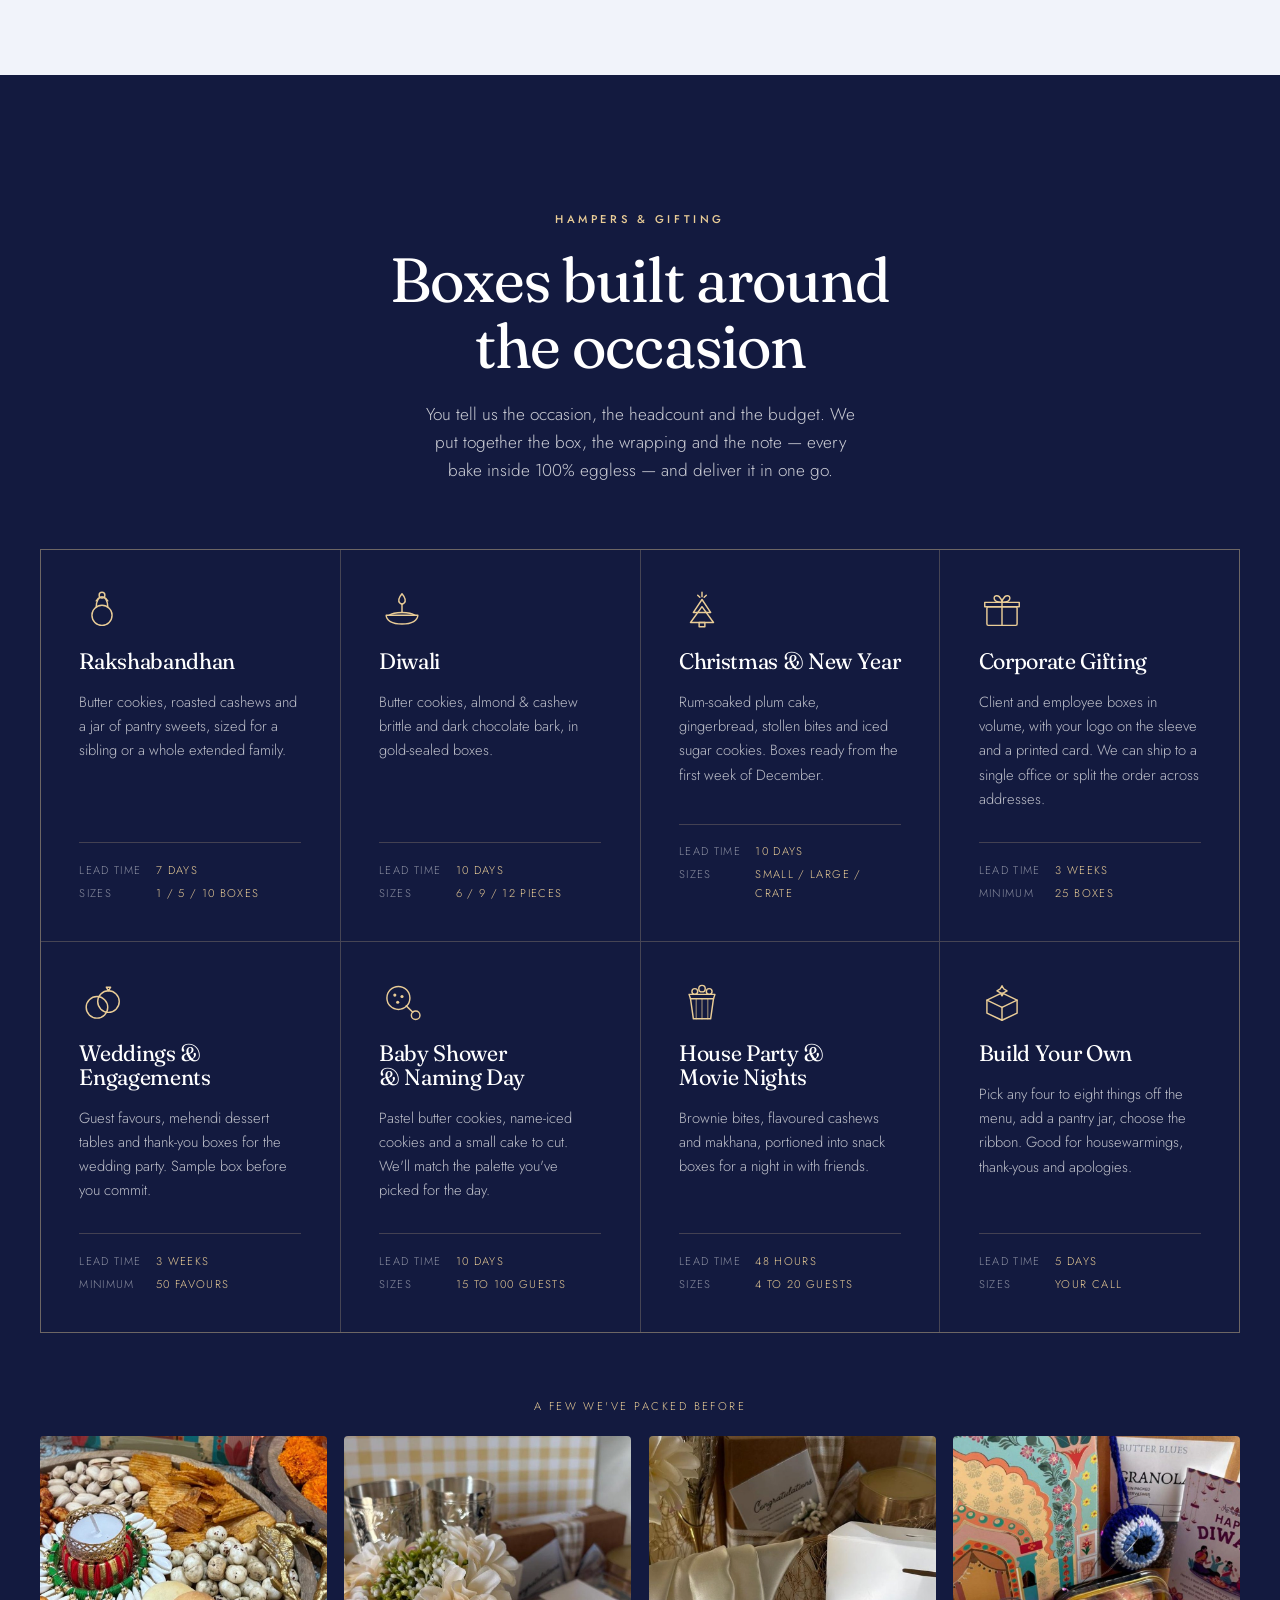
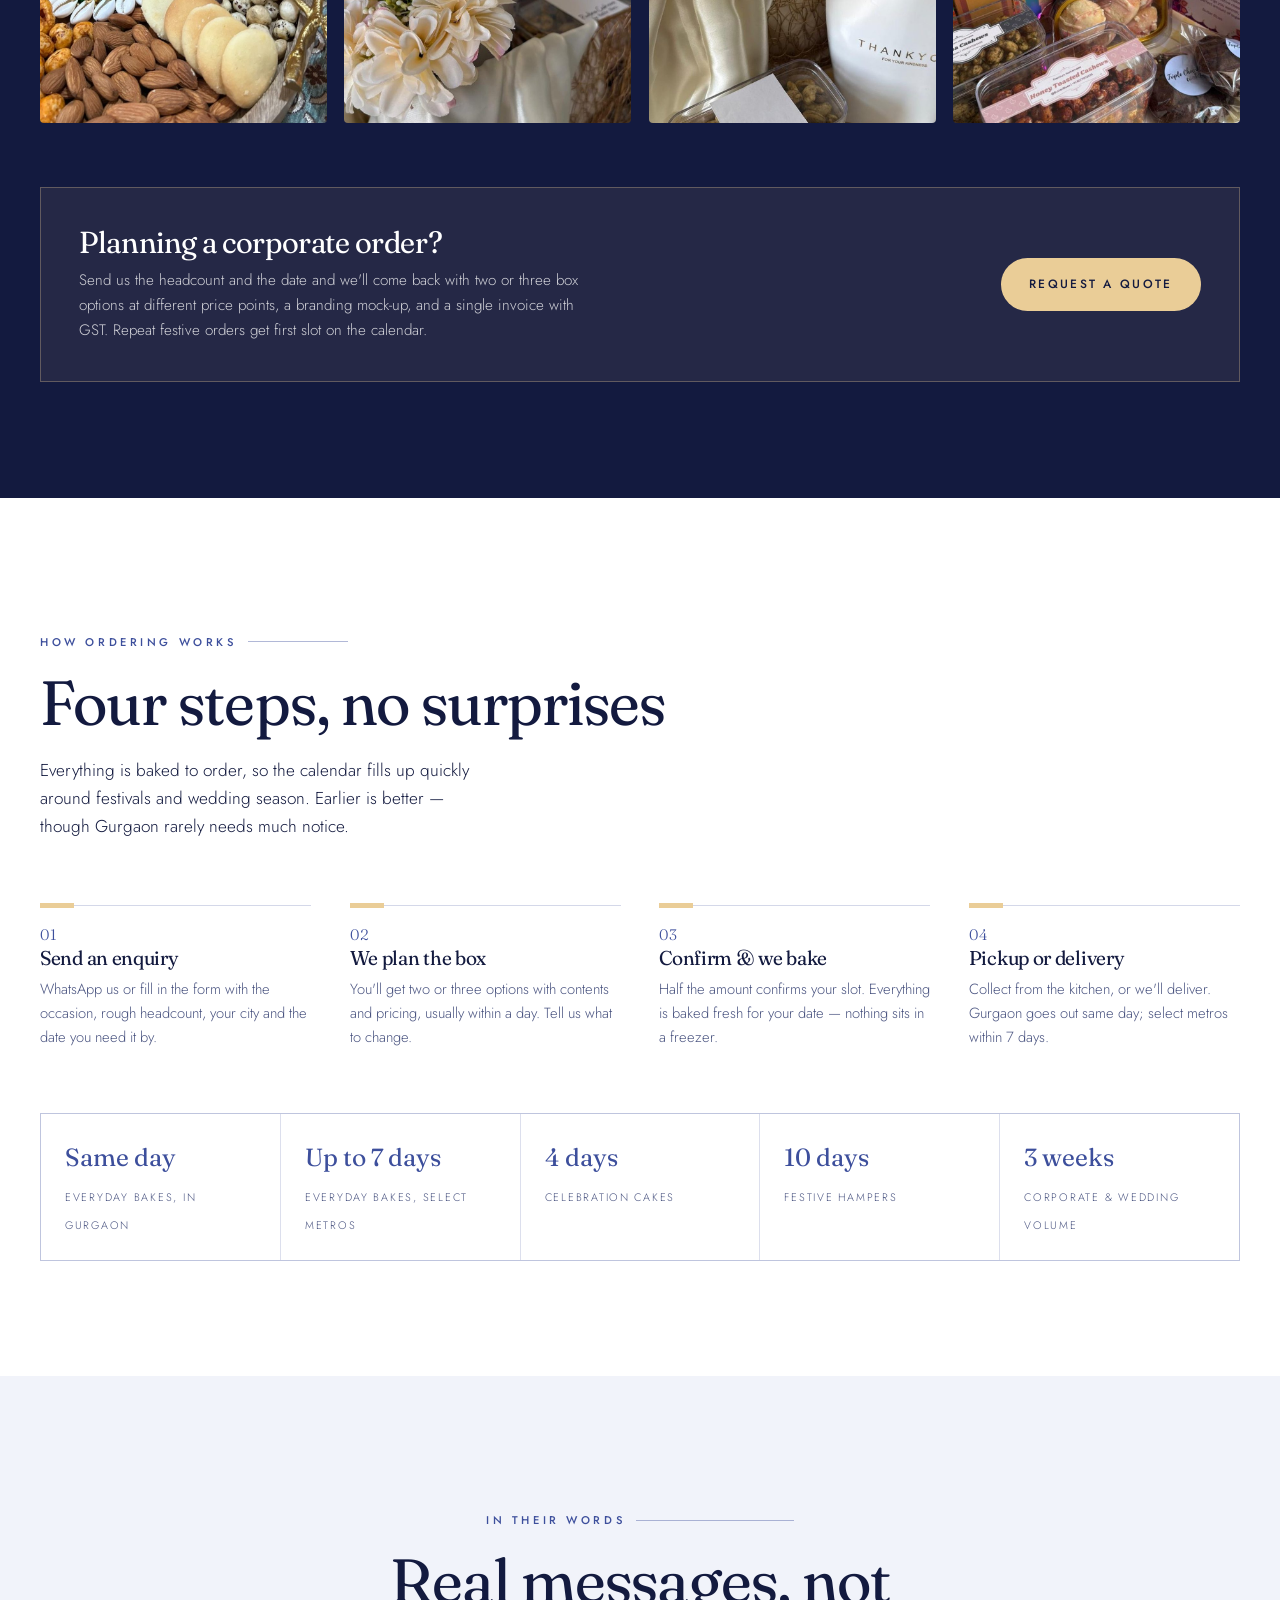
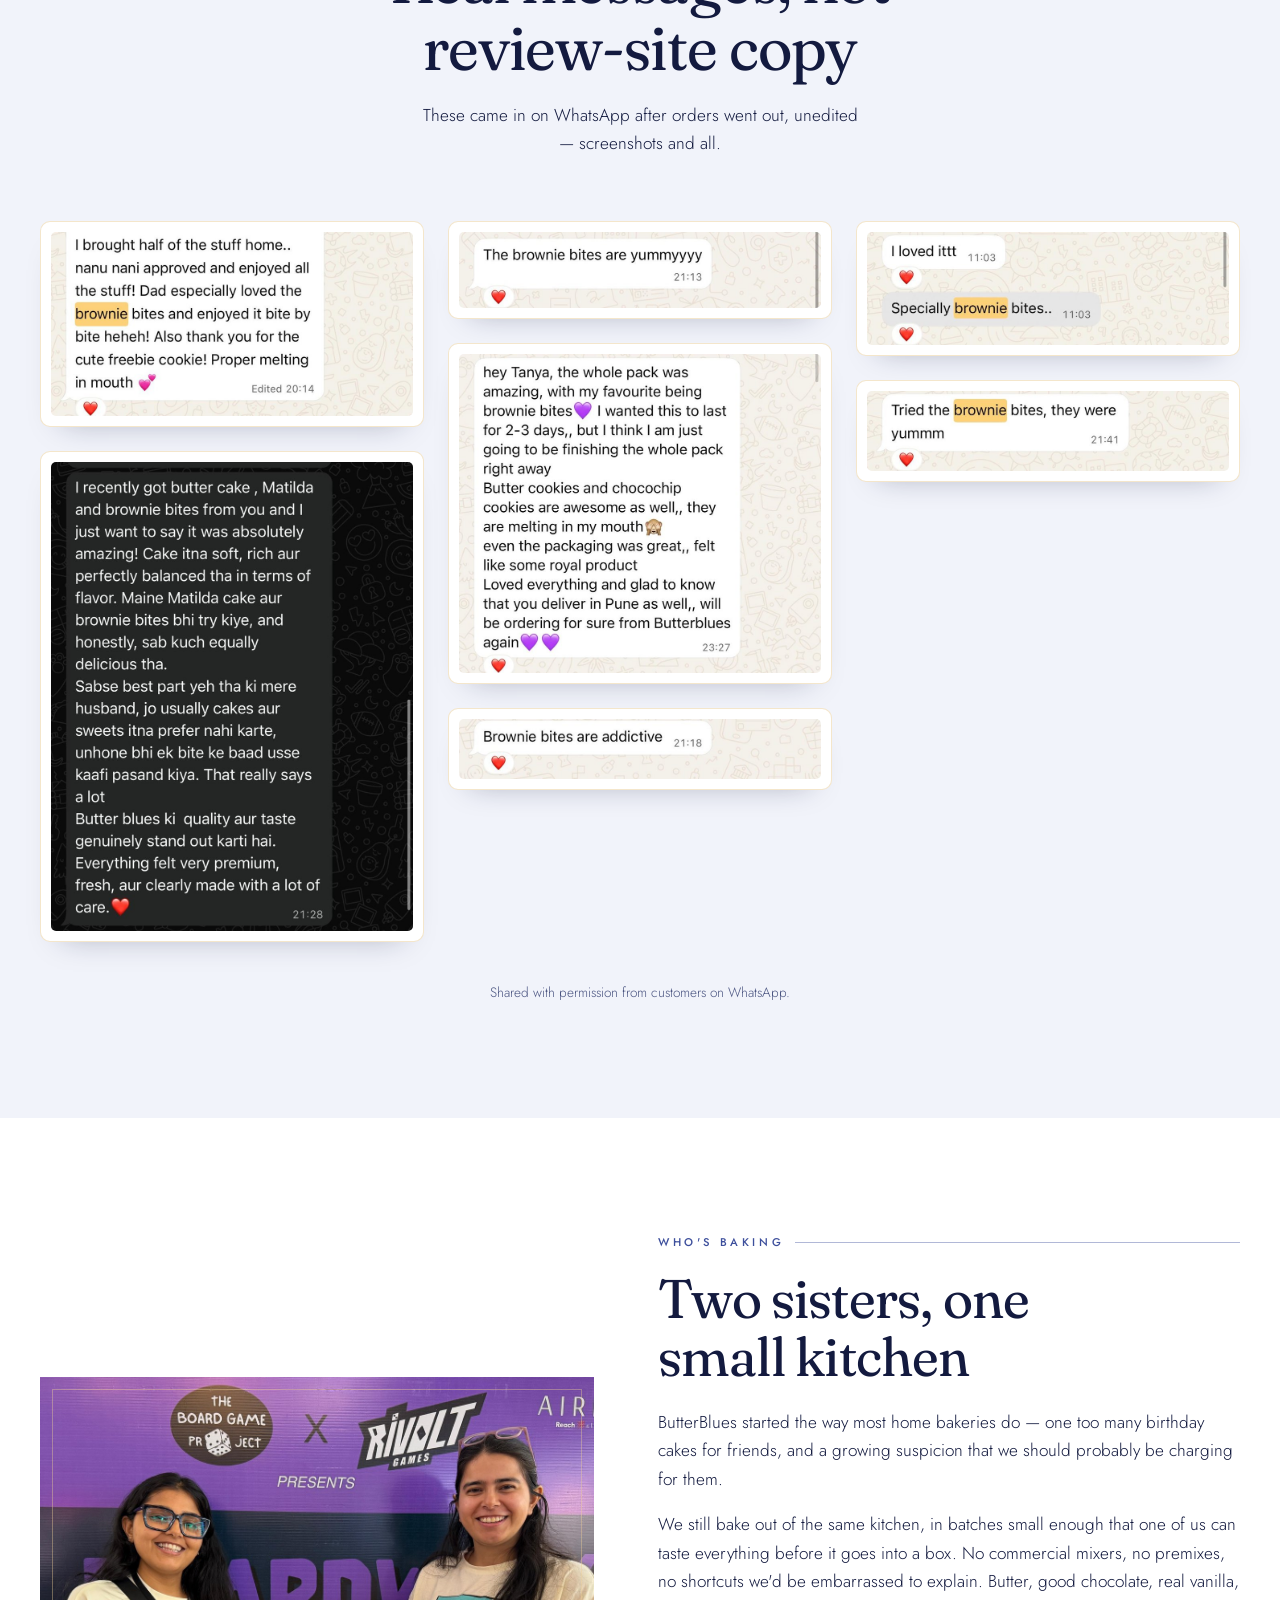
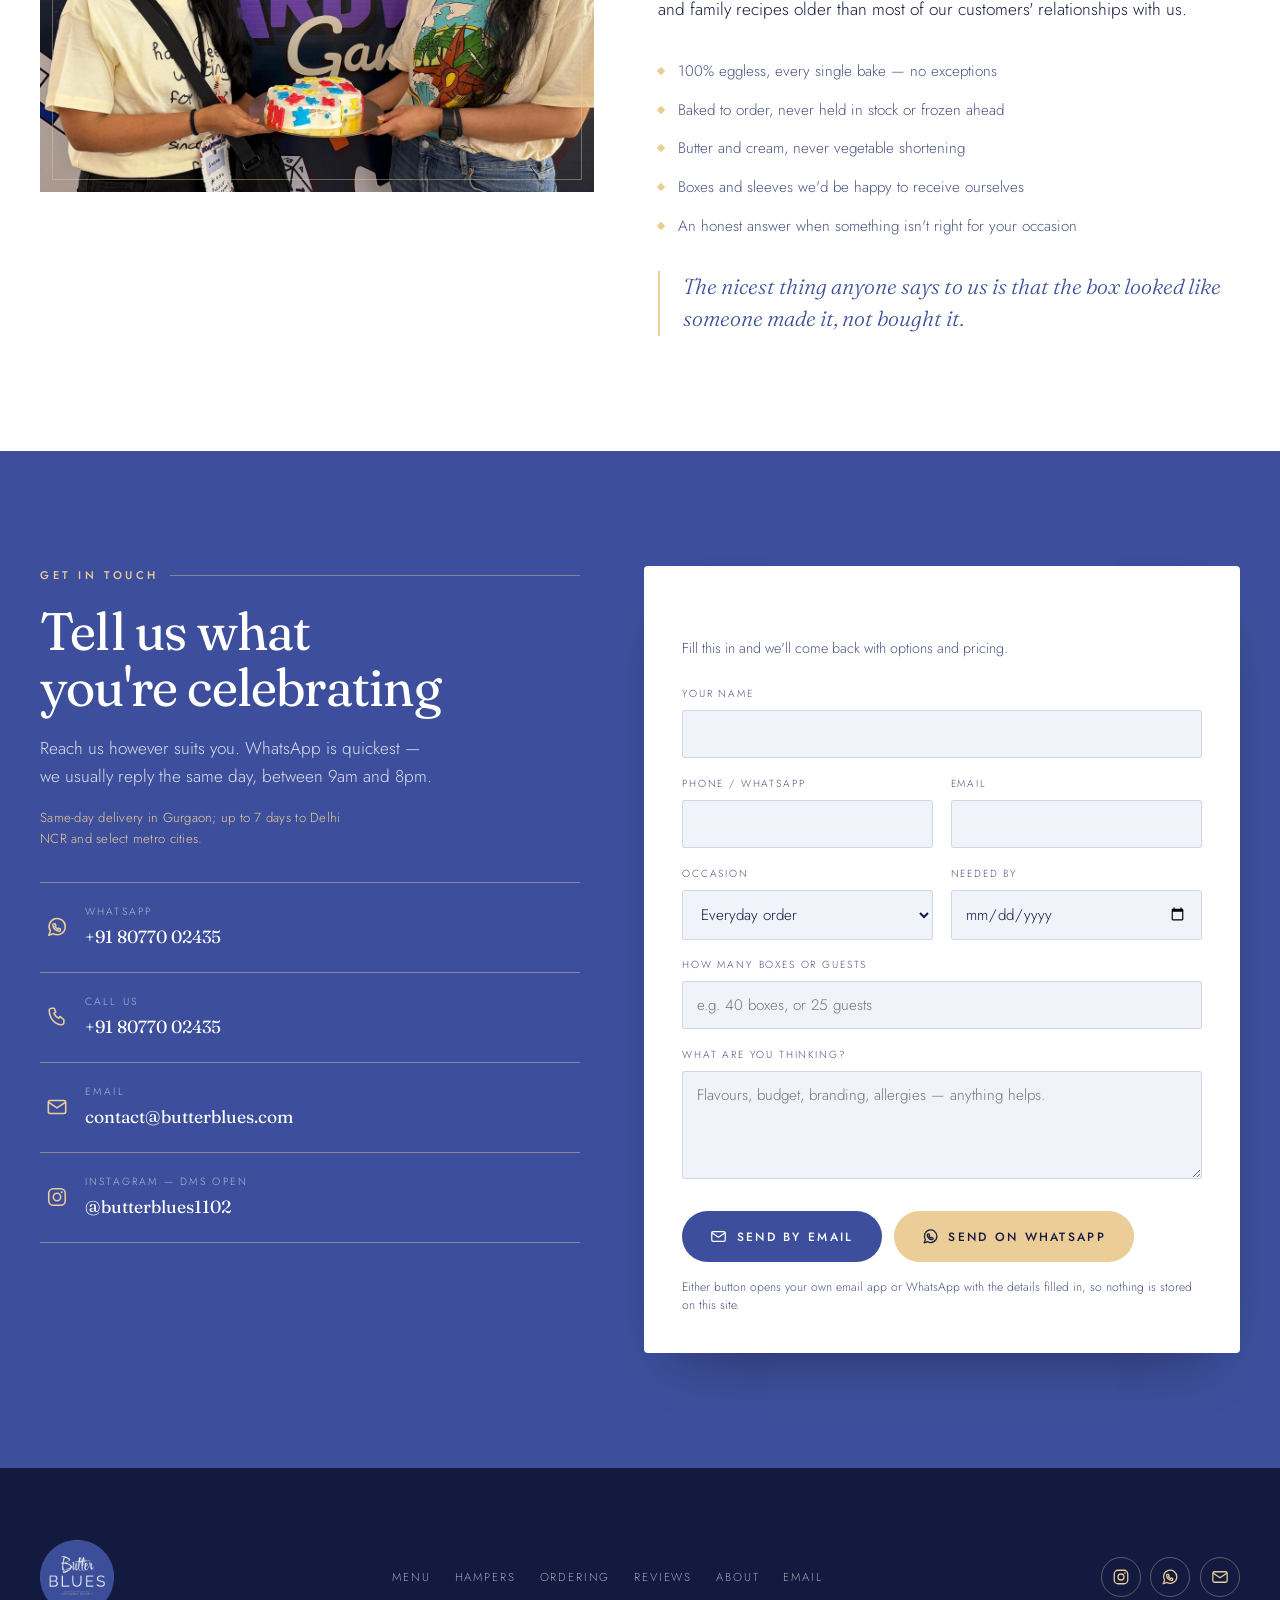
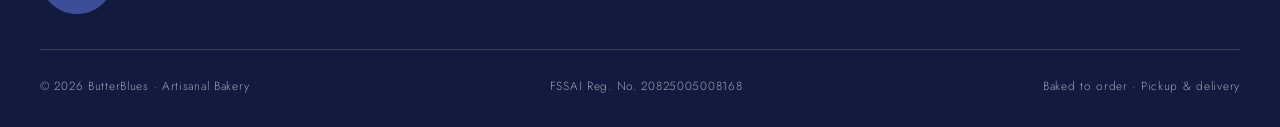
==== commit 7279d337: "Updated content and images" ====
--- a/index.html
+++ b/index.html
@@ -4,13 +4,13 @@
 <meta charset="utf-8">
 <meta name="viewport" content="width=device-width, initial-scale=1">
 <title>ButterBlues — Artisanal Home Bakery &amp; Gift Hampers</title>
-<meta name="description" content="ButterBlues is a home bakery run by two sisters. Small-batch cookies, brownies, cakes and celebration bakes, plus curated hampers for Rakshabandhan, Diwali, Christmas, corporate gifting, weddings, baby showers and house parties.">
+<meta name="description" content="ButterBlues is a home bakery run by two sisters. 100% eggless, small-batch cookies, brownies, cakes and celebration bakes, plus curated hampers for Rakshabandhan, Diwali, Christmas, corporate gifting, weddings, baby showers and house parties.">
 <link rel="canonical" href="https://butterblues.com/">
 
 <meta property="og:type" content="website">
 <meta property="og:site_name" content="ButterBlues">
 <meta property="og:title" content="ButterBlues — Artisanal Home Bakery &amp; Gift Hampers">
-<meta property="og:description" content="Small-batch bakes from a home kitchen, and hampers built for the occasion.">
+<meta property="og:description" content="100% eggless, small-batch bakes from a home kitchen, and hampers built for the occasion.">
 <meta property="og:url" content="https://butterblues.com/">
 <meta property="og:image" content="https://butterblues.com/assets/img/logo-mark.png">
 <meta name="twitter:card" content="summary_large_image">
@@ -30,7 +30,7 @@
   "@context": "https://schema.org",
   "@type": "Bakery",
   "name": "ButterBlues",
-  "description": "Home bakery and curated gift hampers, run by two sisters.",
+  "description": "Home bakery and curated gift hampers, run by two sisters. Everything is baked 100% eggless.",
   "url": "https://butterblues.com/",
   "logo": "https://butterblues.com/assets/img/logo-mark.png",
   "email": "contact@butterblues.com",
@@ -145,6 +145,7 @@
     <a href="#menu">Menu</a>
     <a href="#hampers">Hampers</a>
     <a href="#ordering">Ordering</a>
+    <a href="#reviews">Reviews</a>
     <a href="#about">About</a>
     <a href="#contact">Contact</a>
   </nav>
@@ -161,7 +162,7 @@
 <section class="hero" id="top">
   <div class="shell hero-grid">
     <div class="hero-copy">
-      <p class="eyebrow">Home kitchen · Small batches · Baked to order</p>
+      <p class="eyebrow">Home kitchen · 100% eggless · Baked to order</p>
       <h1>Baked at home.<br><em>Boxed</em> for the occasion.</h1>
       <p class="lede">Two sisters, one oven, and a short list of things we make properly — cookies, brownies, celebration cakes, and hampers put together for the people you're thanking.</p>
 
@@ -234,7 +235,7 @@
     <div class="band-head reveal">
       <p class="eyebrow eyebrow--ink">What we bake</p>
       <h2>A short menu, made properly</h2>
-      <p>Everything is baked to order in small batches, so the list stays deliberately short. Seasonal specials go up on Instagram first.</p>
+      <p>Everything is baked to order in small batches — and 100% eggless, always — so the list stays deliberately short. Seasonal specials go up on Instagram first.</p>
     </div>
 
     <!-- ---------- Cookies & bars ---------- -->
@@ -257,7 +258,7 @@
           <div class="tile-body">
             <h4>Fudge Brownie Bites</h4>
             <p>Dense, glossy-topped, barely set in the centre. Bite-sized squares, boxed by the dozen.</p>
-            <span class="tile-tag">Also Eggless</span>
+            <span class="tile-tag">Fan Favourite</span>
           </div>
         </article>
         <article class="tile">
@@ -303,7 +304,7 @@
           </div>
         </article>
         <article class="tile">
-          <div class="tile-shot"><img src="assets/img/photos/celebration-cake.jpg" alt="Two-tier pink and white birthday cake with a name topper and butterflies" loading="lazy" width="1200" height="900"></div>
+          <div class="tile-shot"><img src="assets/img/photos/celebration-cake.jpg" alt="Pink and white first-birthday cake with a name topper, flowers and butterflies" loading="lazy" width="1200" height="899"></div>
           <div class="tile-body">
             <h4>Celebration Cakes</h4>
             <p>Vanilla bean, chocolate truffle, red velvet or coffee walnut. Buttercream, piped by hand.</p>
@@ -348,10 +349,10 @@
     </div>
 
     <p class="menu-note reveal">
-      <b>Allergens and preferences.</b> Eggless and no-refined-sugar versions are available for most bakes.
-      Our kitchen handles wheat, dairy, eggs and nuts, so we can't promise a trace-free box — tell us about
-      any allergy when you enquire and we'll be straight with you about what's possible.
-      The current price list is shared on WhatsApp or email.
+      <b>Allergens and preferences.</b> Everything on this menu is 100% eggless. No-refined-sugar versions
+      are available on request for most bakes. Our kitchen handles wheat, dairy and nuts, so we can't promise
+      a trace-free box — tell us about any allergy when you enquire and we'll be straight with you about
+      what's possible. The current price list is shared on WhatsApp or email.
     </p>
   </div>
 </section>
@@ -362,7 +363,7 @@
     <div class="band-head band-head--center reveal">
       <p class="eyebrow eyebrow--center">Hampers &amp; gifting</p>
       <h2>Boxes built around the occasion</h2>
-      <p>You tell us the occasion, the headcount and the budget. We put together the box, the wrapping and the note — and deliver it in one go.</p>
+      <p>You tell us the occasion, the headcount and the budget. We put together the box, the wrapping and the note — every bake inside 100% eggless — and deliver it in one go.</p>
     </div>
 
     <div class="hampers reveal">
@@ -453,6 +454,7 @@
         <img src="assets/img/photos/diwali-hamper.jpg" alt="A festive nut, snack and cookie platter packed for a past order" loading="lazy" width="1200" height="900">
         <img src="assets/img/photos/wedding-hamper.jpg" alt="A gift hamper with silver cups and florals packed for a past order" loading="lazy" width="1200" height="900">
         <img src="assets/img/photos/build-your-own-hamper.jpg" alt="A thank-you gift hamper with jars and ribbon packed for a past order" loading="lazy" width="1200" height="900">
+        <img src="assets/img/photos/festive-hamper-spread.jpg" alt="A festive hamper spread with flavoured cashews, cookies and a Diwali card packed for a past order" loading="lazy" width="1200" height="900">
       </div>
     </div>
 
@@ -504,8 +506,31 @@
   </div>
 </section>
 
+<!-- ========================= REVIEWS ========================= -->
+<section class="band band--porcelain" id="reviews">
+  <div class="shell">
+    <div class="band-head band-head--center reveal">
+      <p class="eyebrow eyebrow--ink">In their words</p>
+      <h2>Real messages, not review-site copy</h2>
+      <p>These came in on WhatsApp after orders went out, unedited — screenshots and all.</p>
+    </div>
+
+    <div class="reviews-grid reveal">
+      <figure class="review-card"><img src="assets/img/reviews/review-1.jpg" alt="WhatsApp message: I brought half of the stuff home, nanu nani approved and enjoyed all the stuff, dad especially loved the brownie bites and enjoyed it bite by bite, also thank you for the cute freebie cookie, proper melting in mouth" loading="lazy" width="900" height="456"></figure>
+      <figure class="review-card"><img src="assets/img/reviews/review-6.jpg" alt="WhatsApp message: I recently got butter cake, Matilda and brownie bites and it was absolutely amazing, cake was soft and rich, even my husband who doesn't usually prefer sweets liked it after one bite, ButterBlues quality and taste genuinely stand out" loading="lazy" width="900" height="1167"></figure>
+      <figure class="review-card"><img src="assets/img/reviews/review-3.jpg" alt="WhatsApp message: The brownie bites are yummyyyy" loading="lazy" width="900" height="187"></figure>
+      <figure class="review-card"><img src="assets/img/reviews/review-7.jpg" alt="WhatsApp message: the whole pack was amazing, with my favourite being brownie bites, butter cookies and choco chip cookies are awesome as well, they are melting in my mouth, even the packaging felt like a royal product, glad to know you deliver in Pune as well" loading="lazy" width="900" height="795"></figure>
+      <figure class="review-card"><img src="assets/img/reviews/review-2.jpg" alt="WhatsApp message: Brownie bites are addictive" loading="lazy" width="900" height="148"></figure>
+      <figure class="review-card"><img src="assets/img/reviews/review-5.jpg" alt="WhatsApp messages: I loved ittt, specially brownie bites" loading="lazy" width="900" height="281"></figure>
+      <figure class="review-card"><img src="assets/img/reviews/review-4.jpg" alt="WhatsApp message: Tried the brownie bites, they were yummm" loading="lazy" width="900" height="197"></figure>
+    </div>
+
+    <p class="reviews-note">Shared with permission from customers on WhatsApp.</p>
+  </div>
+</section>
+
 <!-- ========================= ABOUT ========================= -->
-<section class="band band--porcelain" id="about">
+<section class="band band--paper" id="about">
   <div class="shell about">
     <div class="about-art reveal">
       <img src="assets/img/photos/sisters.jpg" alt="The two sisters behind ButterBlues, smiling together" loading="lazy" width="1200" height="900">
@@ -518,6 +543,7 @@
       <p>We still bake out of the same kitchen, in batches small enough that one of us can taste everything before it goes into a box. No commercial mixers, no premixes, no shortcuts we'd be embarrassed to explain. Butter, good chocolate, real vanilla, and family recipes older than most of our customers' relationships with us.</p>
 
       <ul class="values">
+        <li>100% eggless, every single bake — no exceptions</li>
         <li>Baked to order, never held in stock or frozen ahead</li>
         <li>Butter and cream, never vegetable shortening</li>
         <li>Boxes and sleeves we'd be happy to receive ourselves</li>
@@ -662,6 +688,7 @@
         <li><a href="#menu">Menu</a></li>
         <li><a href="#hampers">Hampers</a></li>
         <li><a href="#ordering">Ordering</a></li>
+        <li><a href="#reviews">Reviews</a></li>
         <li><a href="#about">About</a></li>
         <li><a href="mailto:contact@butterblues.com">Email</a></li>
       </ul>
--- a/assets/css/styles.css
+++ b/assets/css/styles.css
@@ -491,8 +491,14 @@
 }
 .gallery-grid {
   display: grid;
-  grid-template-columns: repeat(3, 1fr);
+  grid-template-columns: repeat(auto-fit, minmax(260px, 1fr));
   gap: clamp(0.75rem, 1.5vw, 1.1rem);
+}
+@media (max-width: 1100px) {
+  .gallery-grid { grid-template-columns: repeat(2, 1fr); }
+}
+@media (max-width: 480px) {
+  .gallery-grid { grid-template-columns: 1fr; }
 }
 .gallery-grid img {
   width: 100%;
@@ -578,6 +584,42 @@
   font-size: 0.68rem;
   letter-spacing: 0.16em;
   text-transform: uppercase;
+  color: var(--ink-soft);
+}
+
+/* ==========================================================================
+   REVIEWS — real WhatsApp screenshots, deliberately not cropped to a grid.
+   CSS columns give a masonry layout so tall and short screenshots both
+   sit naturally without stretching or cropping any text.
+   ========================================================================== */
+.reviews-grid {
+  column-count: 3;
+  column-gap: clamp(1rem, 2vw, 1.5rem);
+}
+.review-card {
+  break-inside: avoid;
+  margin: 0 0 clamp(1rem, 2vw, 1.5rem);
+  background: var(--paper);
+  padding: 10px;
+  border-radius: 10px;
+  border: 1px solid rgba(234, 205, 151, 0.5);
+  box-shadow: 0 16px 30px -22px rgba(19, 26, 63, 0.35);
+  transition: transform 0.4s var(--ease), box-shadow 0.4s var(--ease);
+}
+.review-card:hover {
+  transform: translateY(-4px);
+  box-shadow: 0 20px 36px -20px rgba(19, 26, 63, 0.4);
+}
+.review-card img {
+  display: block;
+  width: 100%;
+  height: auto;
+  border-radius: 5px;
+}
+.reviews-note {
+  margin-top: clamp(2rem, 3vw, 2.5rem);
+  text-align: center;
+  font-size: 0.85rem;
   color: var(--ink-soft);
 }
 
@@ -873,6 +915,11 @@
   .hero-seal { width: 92px; }
   .about-art { max-width: 420px; margin-inline: auto; }
   .corp { grid-template-columns: 1fr; }
+  .reviews-grid { column-count: 2; }
+}
+
+@media (max-width: 560px) {
+  .reviews-grid { column-count: 1; }
 }
 
 @media (max-width: 780px) {
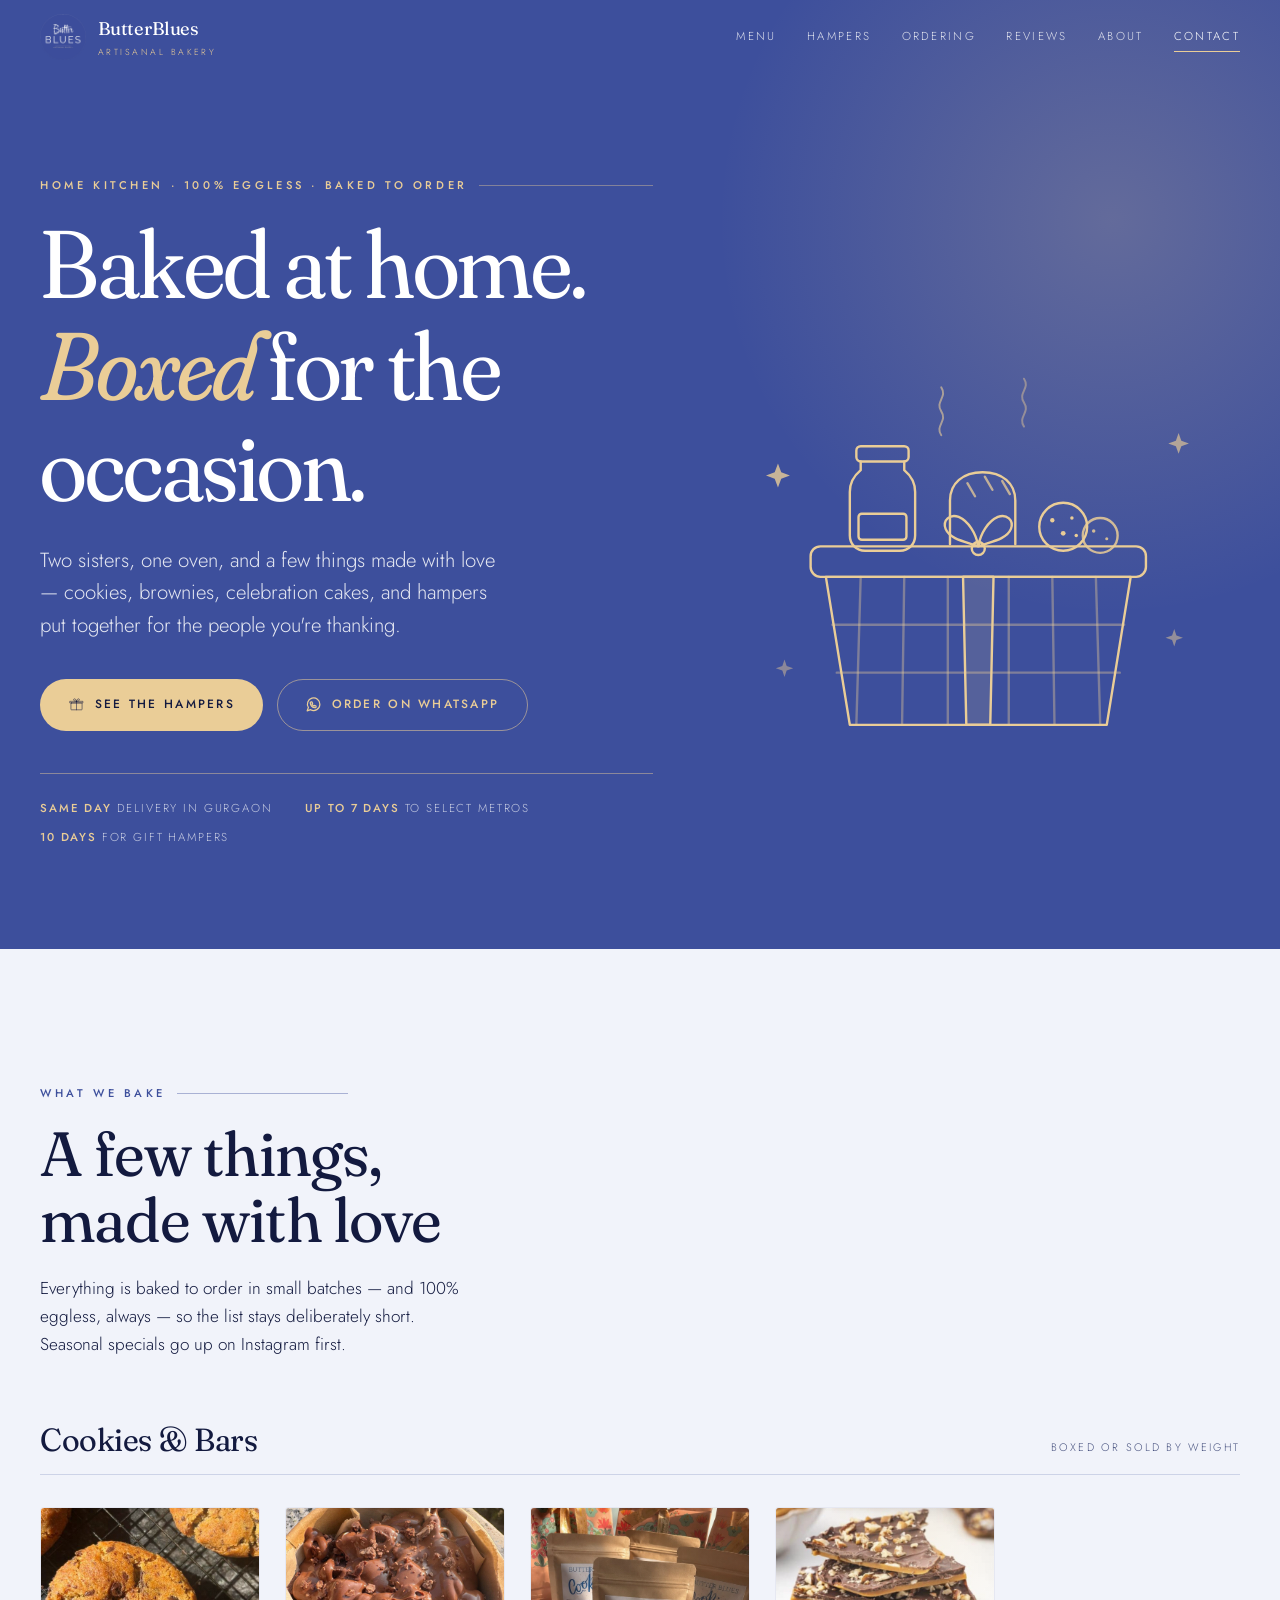
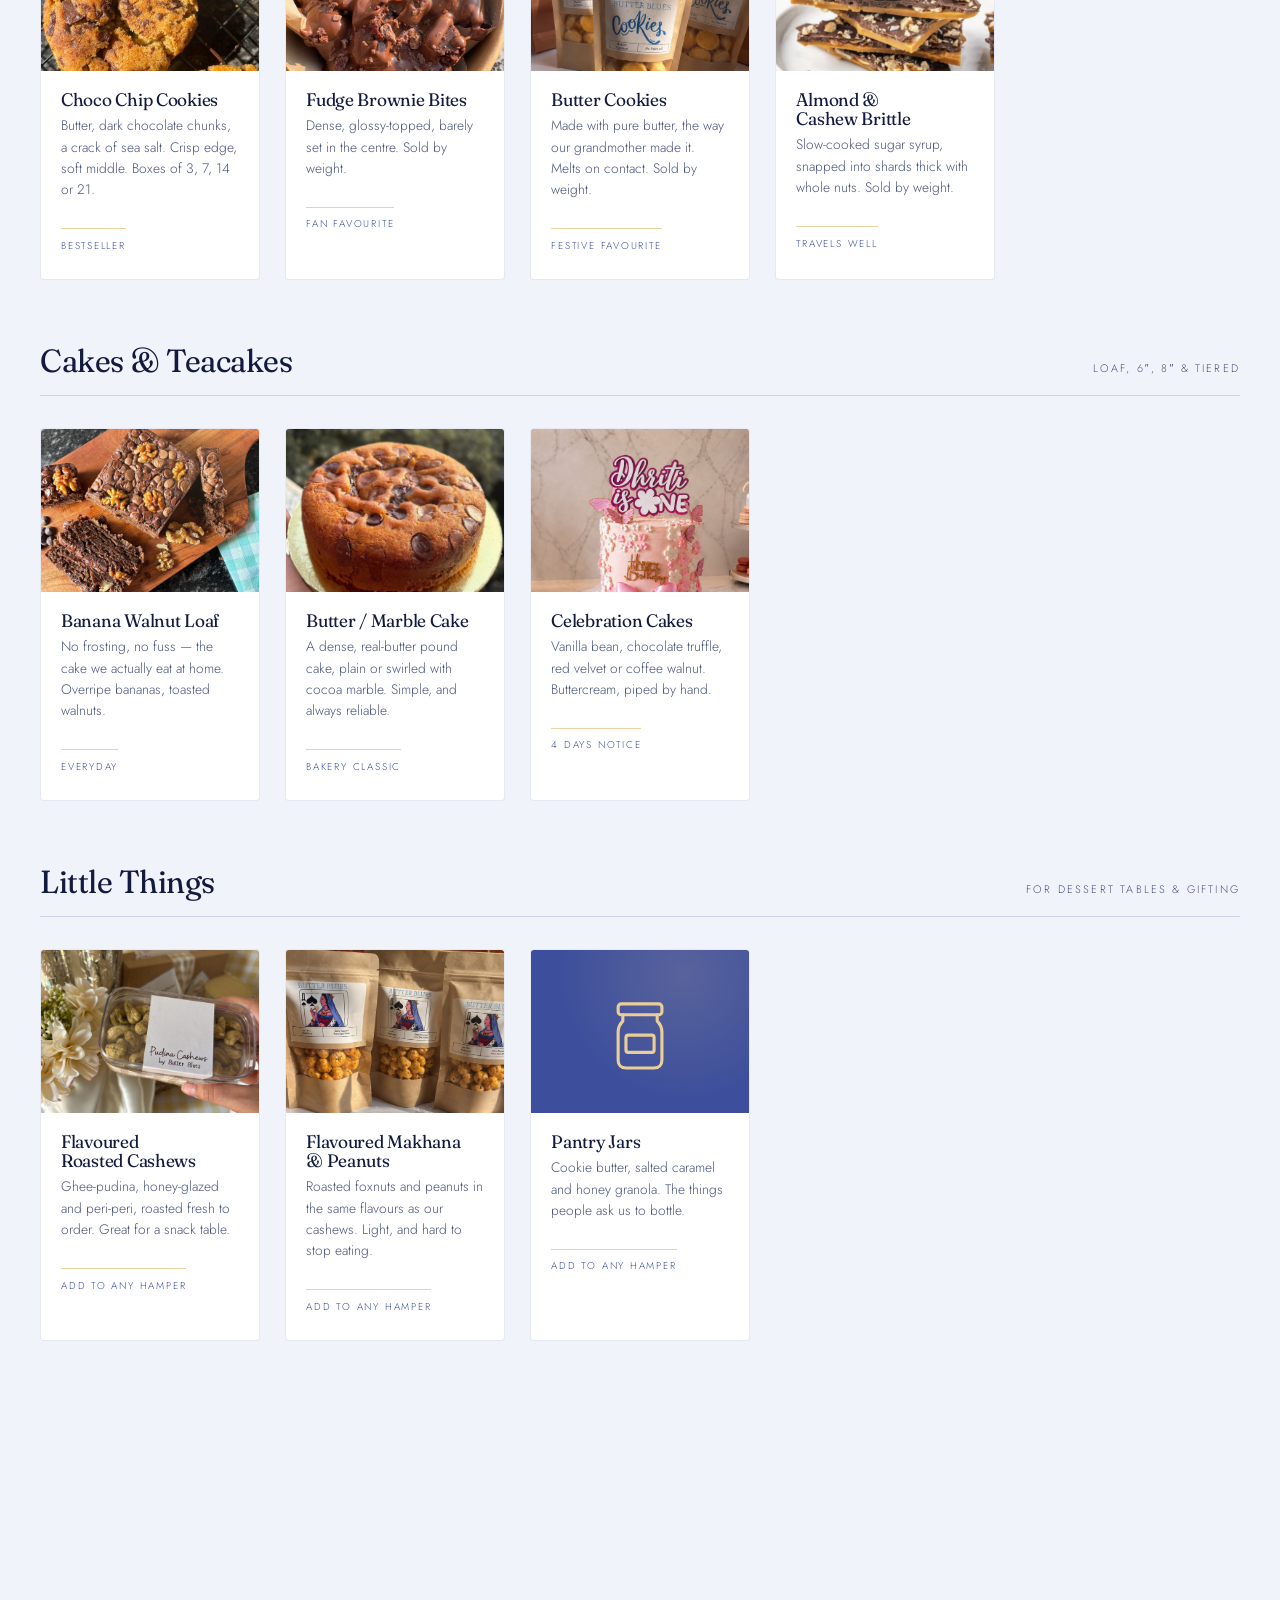
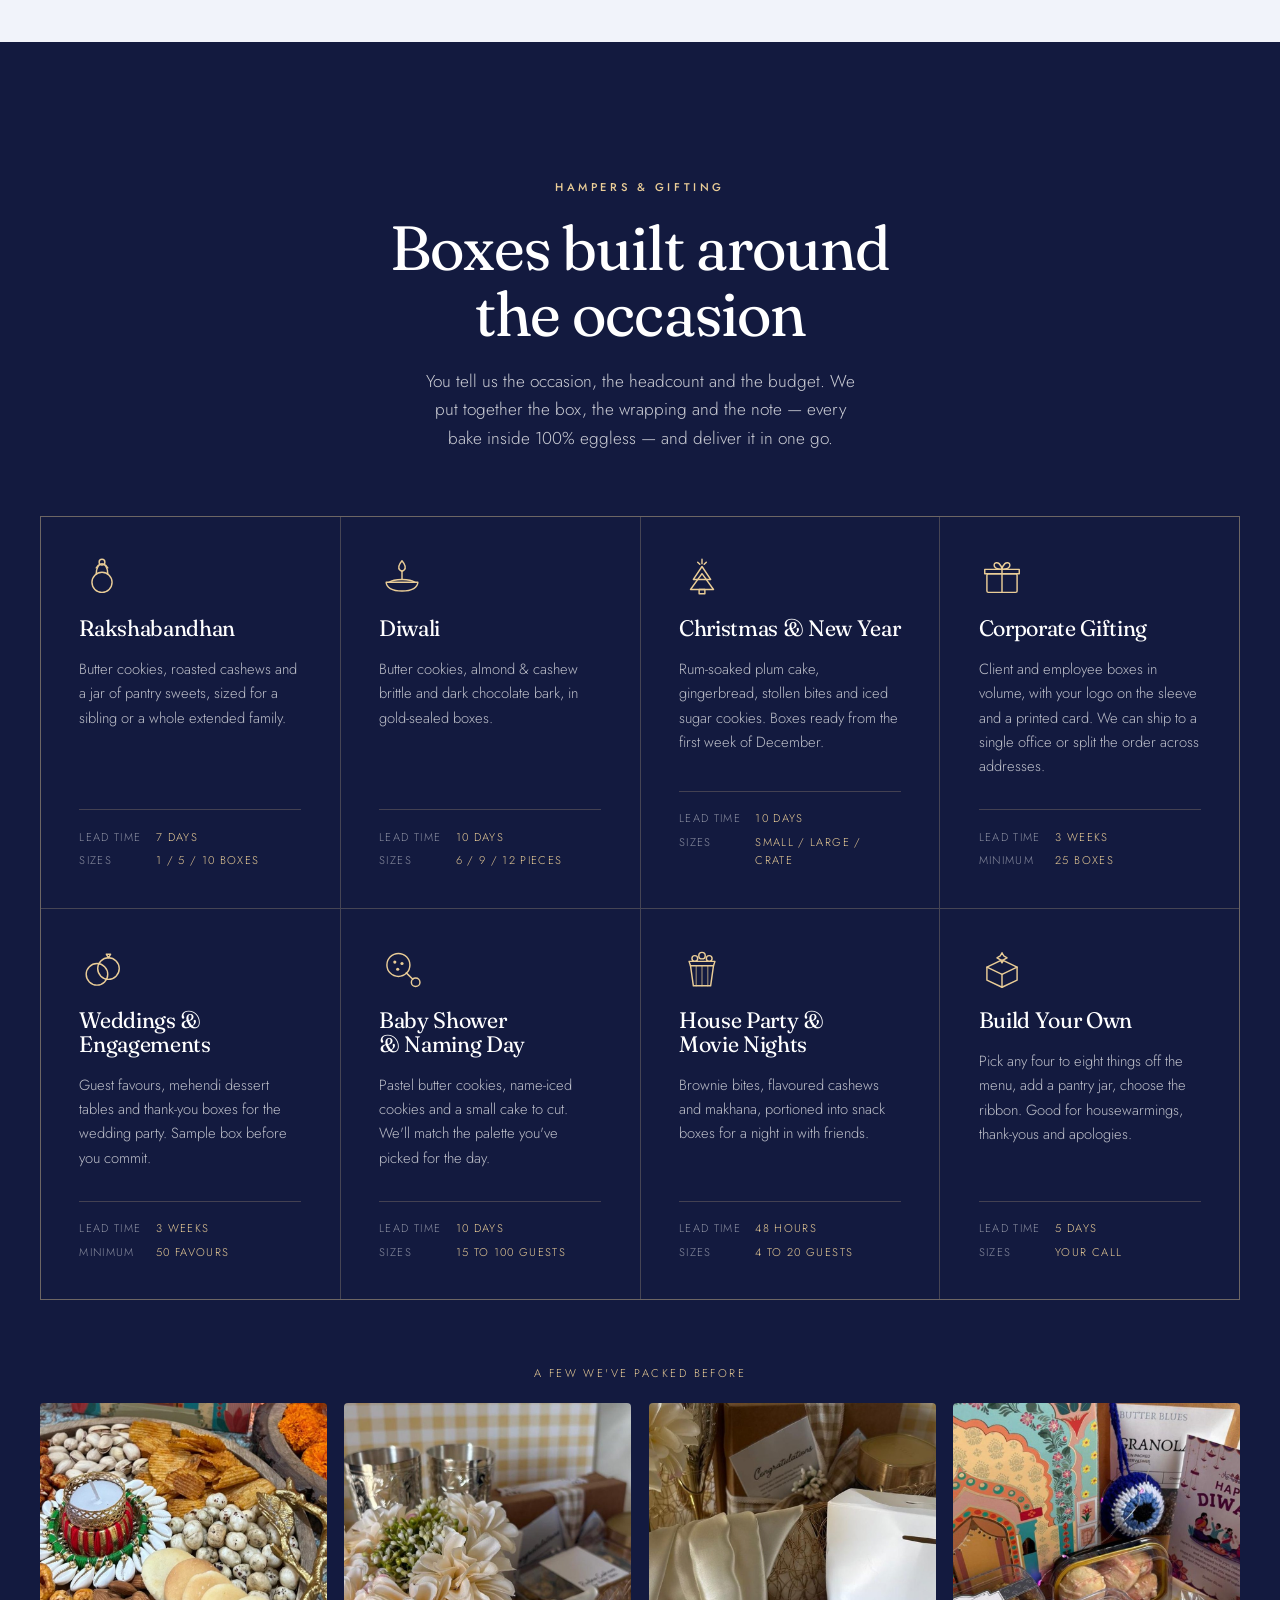
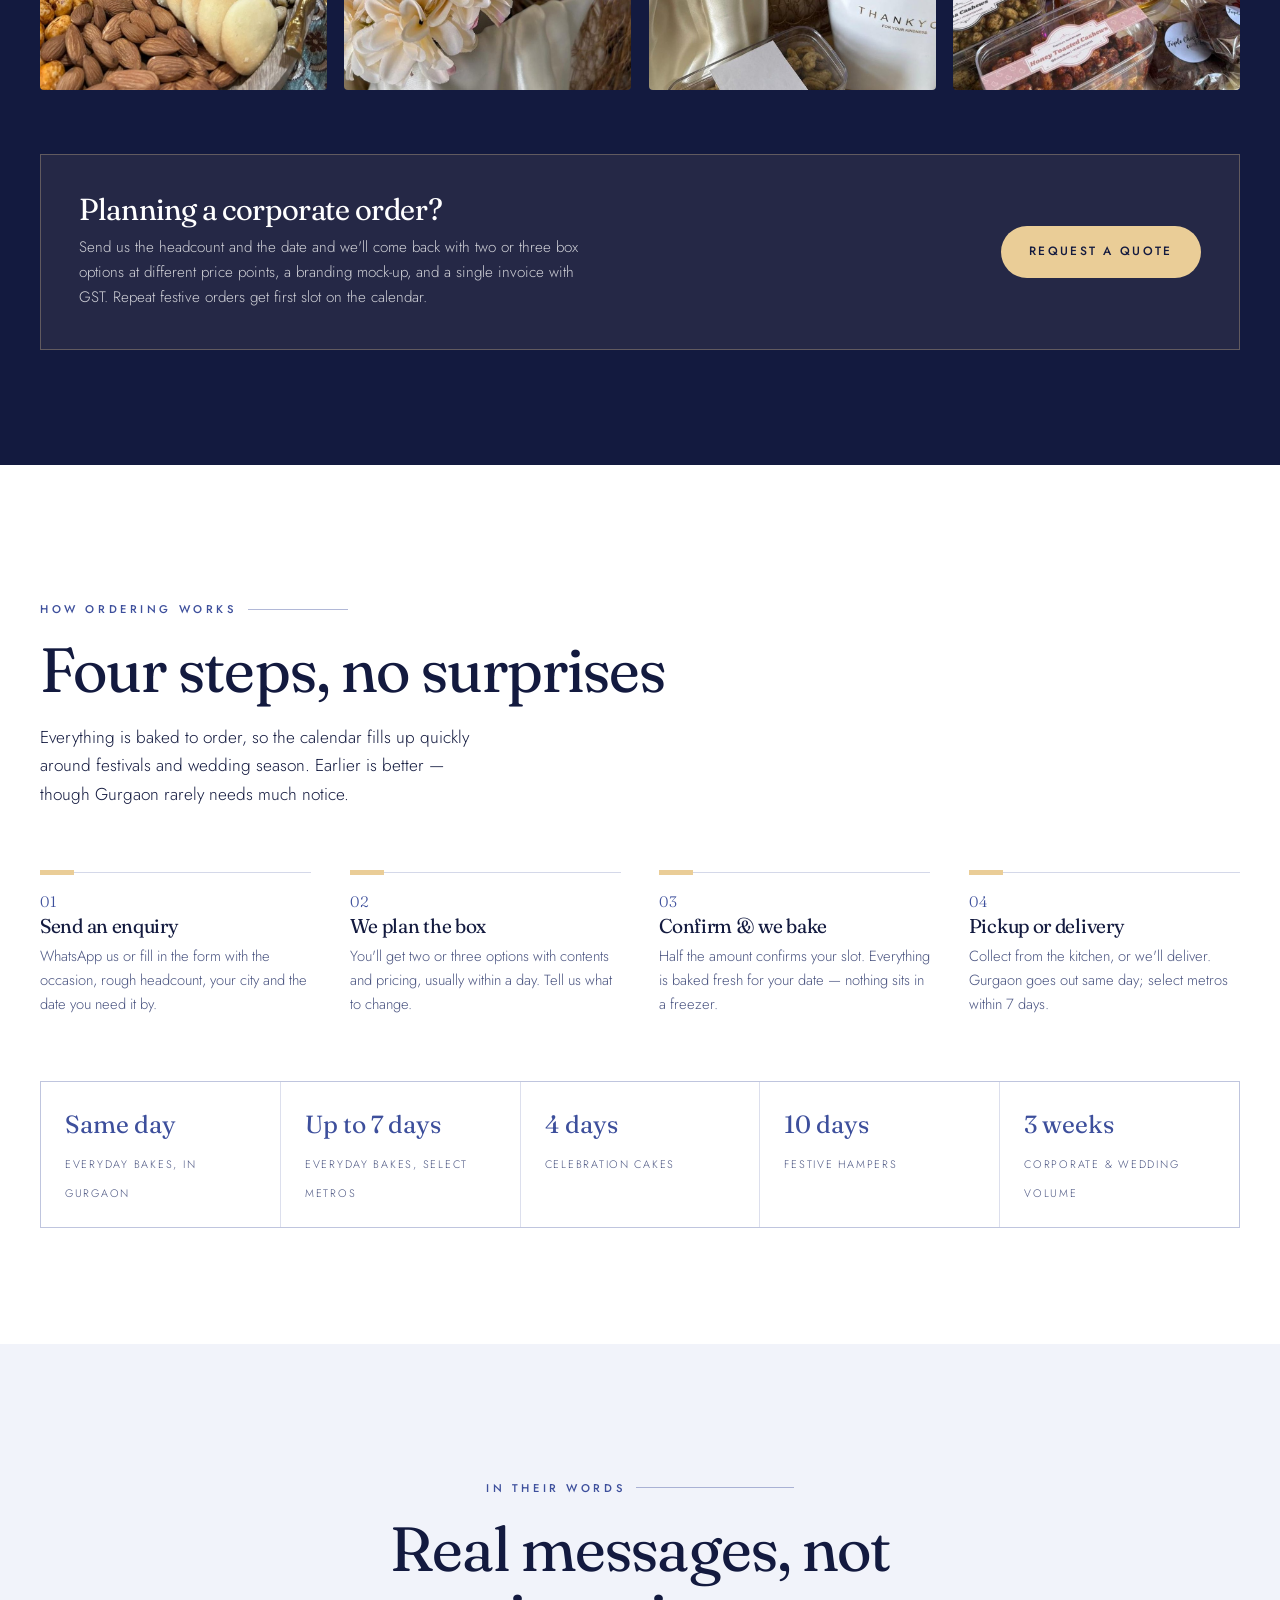
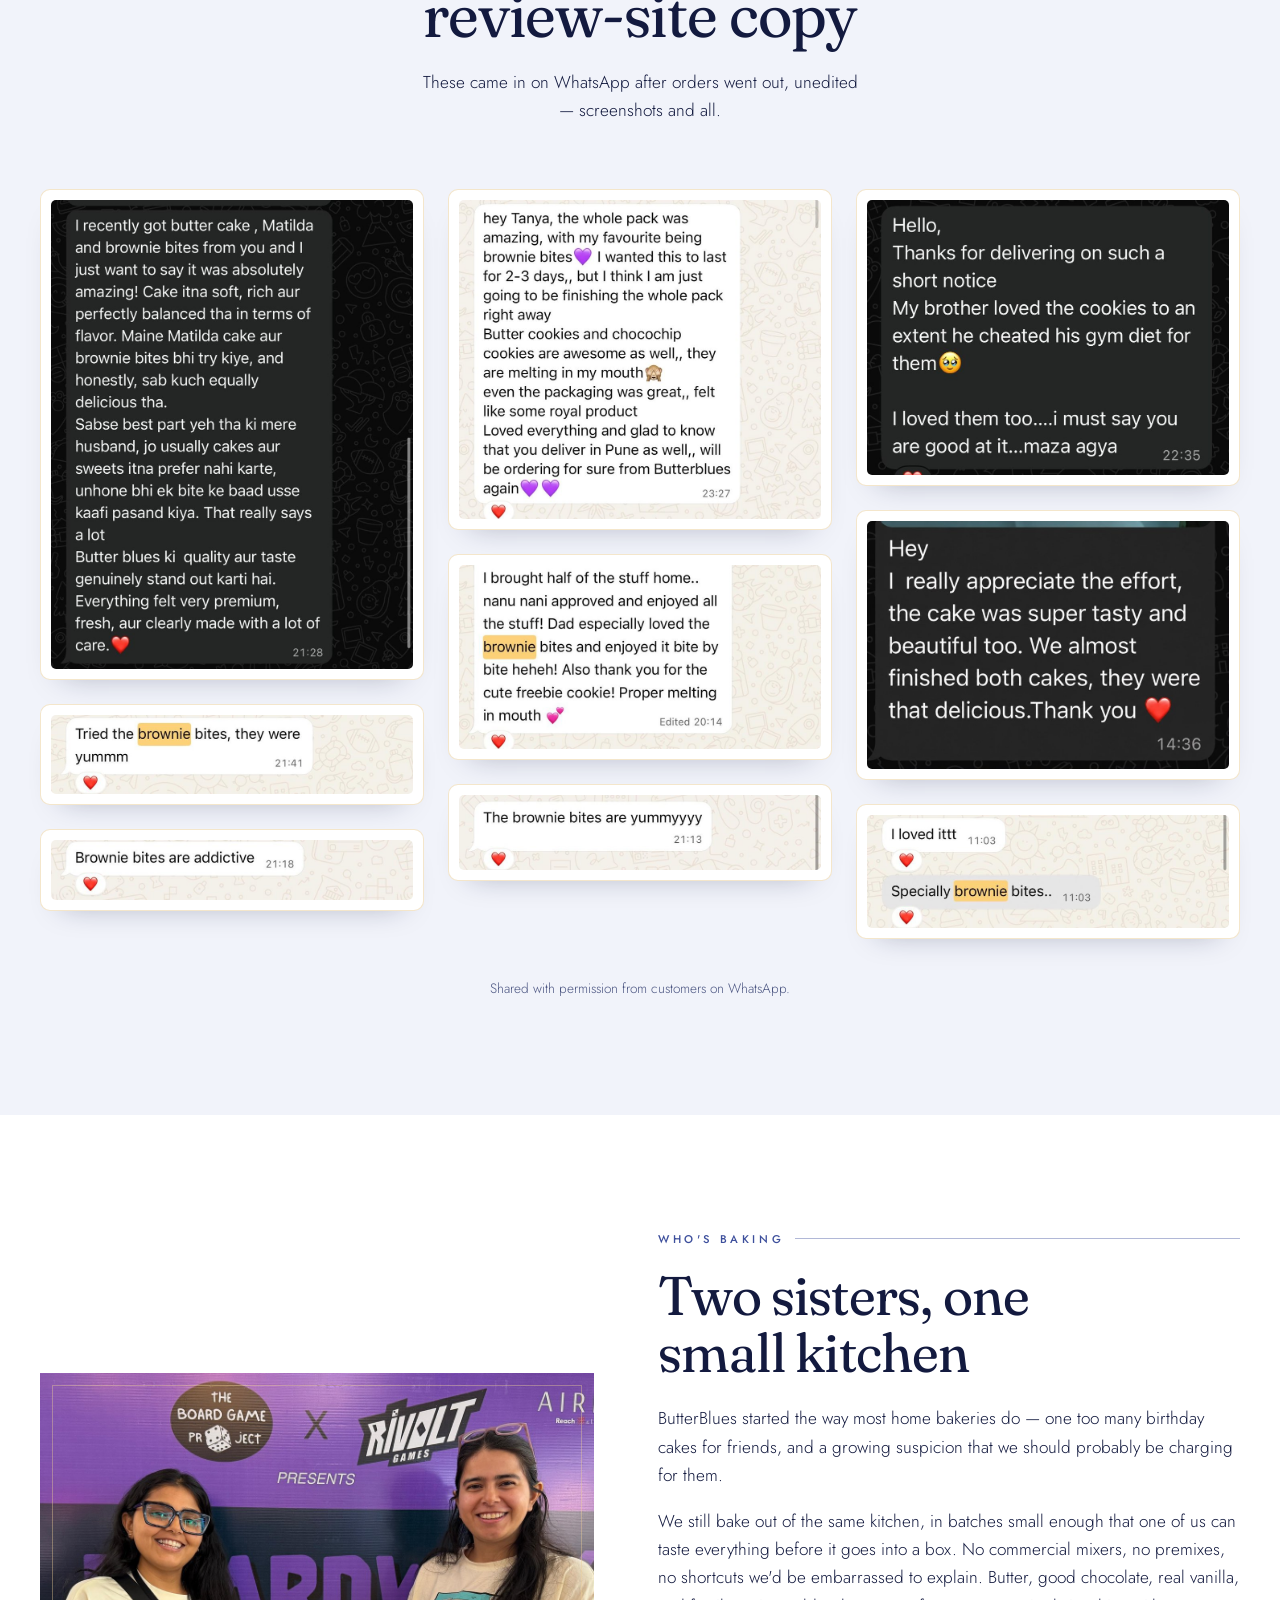
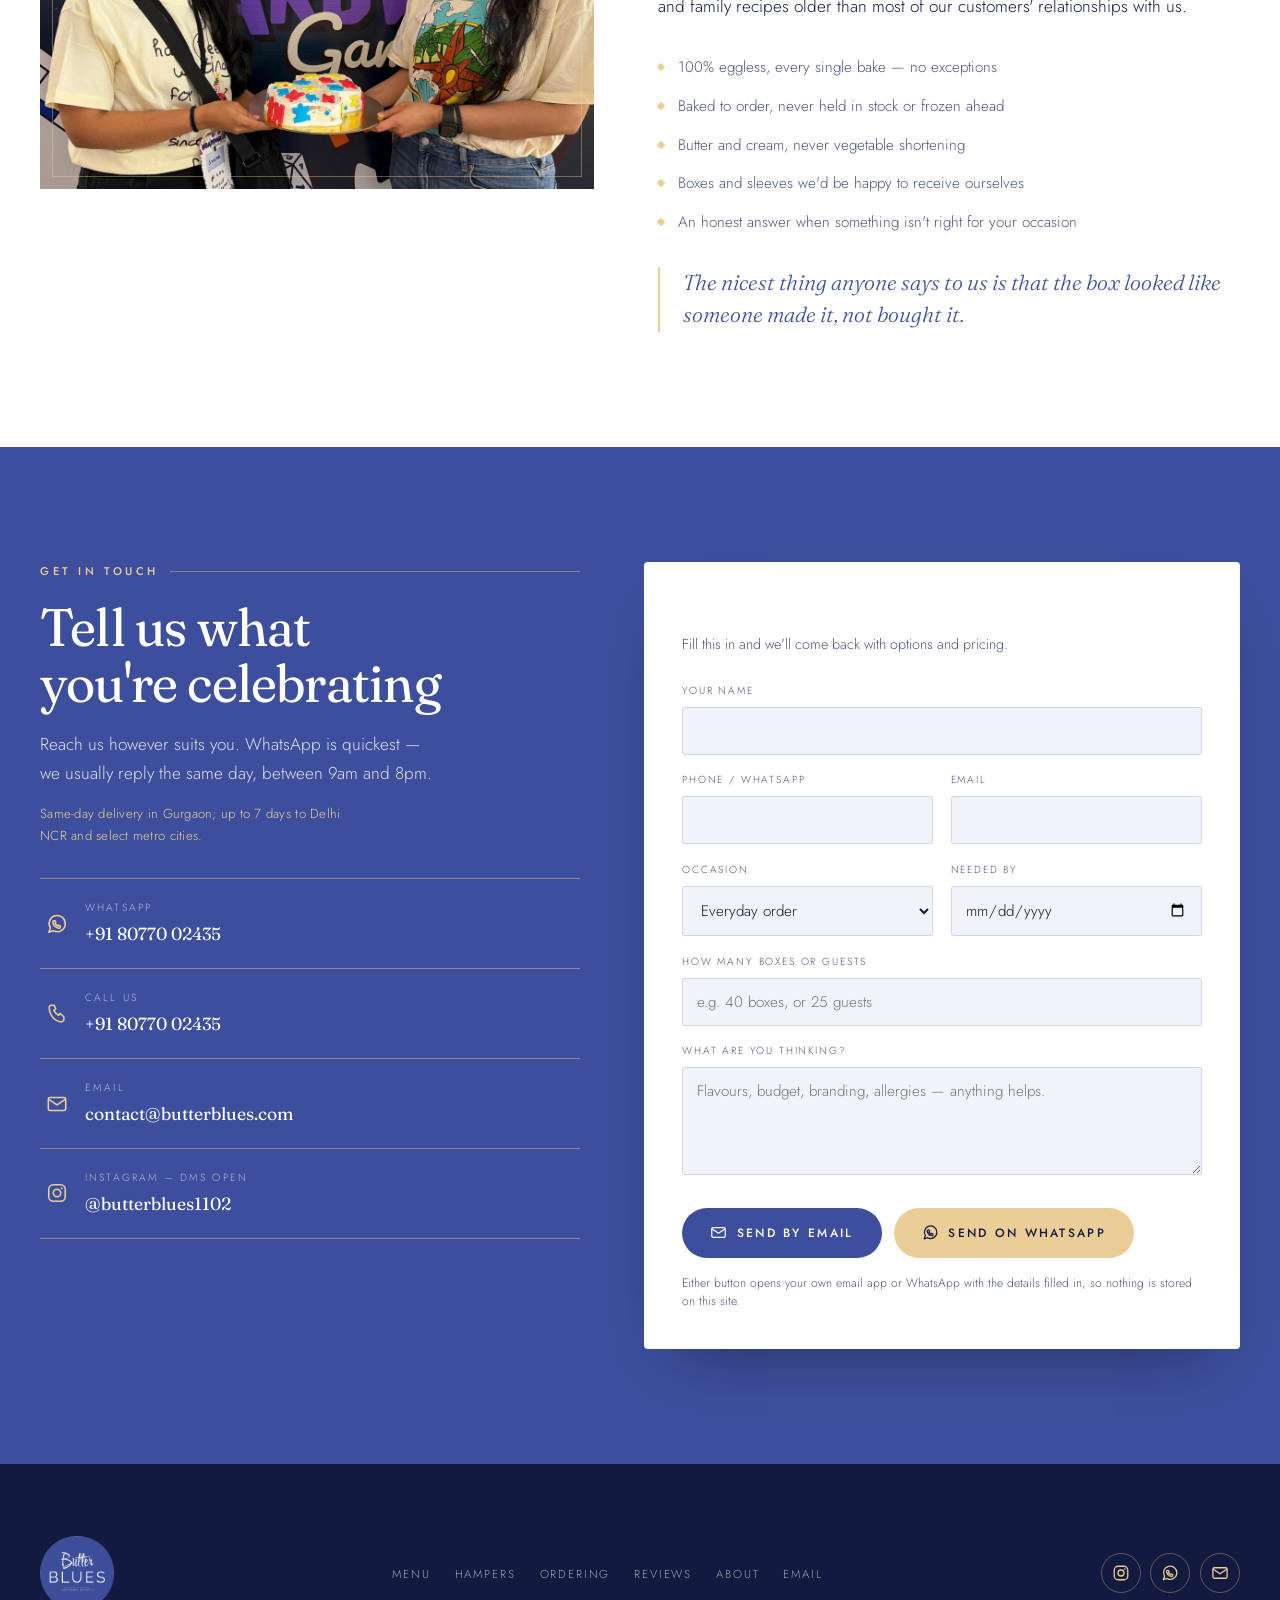
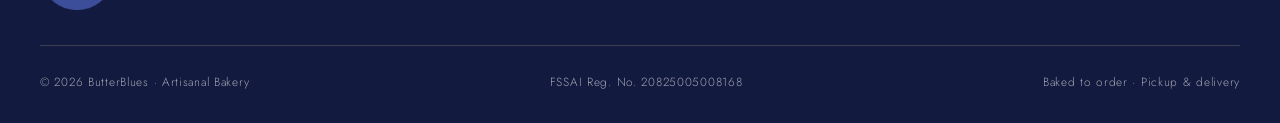
==== commit 9a8119ae: "Added review section and GA tags." ====
--- a/index.html
+++ b/index.html
@@ -3,6 +3,16 @@
 <head>
 <meta charset="utf-8">
 <meta name="viewport" content="width=device-width, initial-scale=1">
+
+<!-- Google tag (gtag.js) -->
+<script async src="https://www.googletagmanager.com/gtag/js?id=G-ZB57MJQET0"></script>
+<script>
+  window.dataLayer = window.dataLayer || [];
+  function gtag(){dataLayer.push(arguments);}
+  gtag('js', new Date());
+  gtag('config', 'G-ZB57MJQET0');
+</script>
+
 <title>ButterBlues — Artisanal Home Bakery &amp; Gift Hampers</title>
 <meta name="description" content="ButterBlues is a home bakery run by two sisters. 100% eggless, small-batch cookies, brownies, cakes and celebration bakes, plus curated hampers for Rakshabandhan, Diwali, Christmas, corporate gifting, weddings, baby showers and house parties.">
 <link rel="canonical" href="https://butterblues.com/">
@@ -164,14 +174,14 @@
     <div class="hero-copy">
       <p class="eyebrow">Home kitchen · 100% eggless · Baked to order</p>
       <h1>Baked at home.<br><em>Boxed</em> for the occasion.</h1>
-      <p class="lede">Two sisters, one oven, and a short list of things we make properly — cookies, brownies, celebration cakes, and hampers put together for the people you're thanking.</p>
+      <p class="lede">Two sisters, one oven, and a few things made with love — cookies, brownies, celebration cakes, and hampers put together for the people you're thanking.</p>
 
       <div class="hero-actions">
-        <a class="btn btn--gold" href="#hampers">
+        <a class="btn btn--gold" href="#hampers" data-track="cta_click" data-label="see_hampers">
           <svg aria-hidden="true"><use href="#ico-giftbox"></use></svg>
           See the hampers
         </a>
-        <a class="btn btn--outline" id="heroWa" href="https://wa.me/918077002435" target="_blank" rel="noopener">
+        <a class="btn btn--outline" id="heroWa" data-loc="hero" href="https://wa.me/918077002435" target="_blank" rel="noopener">
           <svg aria-hidden="true"><use href="#ico-wa"></use></svg>
           Order on WhatsApp
         </a>
@@ -234,7 +244,7 @@
   <div class="shell">
     <div class="band-head reveal">
       <p class="eyebrow eyebrow--ink">What we bake</p>
-      <h2>A short menu, made properly</h2>
+      <h2>A few things, made with love</h2>
       <p>Everything is baked to order in small batches — and 100% eggless, always — so the list stays deliberately short. Seasonal specials go up on Instagram first.</p>
     </div>
 
@@ -242,14 +252,14 @@
     <div class="cat reveal">
       <div class="cat-head">
         <h3>Cookies &amp; Bars</h3>
-        <span>Boxes of 3, 7, 14 &amp; 21</span>
+        <span>Boxed or sold by weight</span>
       </div>
       <div class="tiles">
         <article class="tile">
           <div class="tile-shot"><img src="assets/img/photos/choco-chip-cookies.jpg" alt="Choco chip cookies cooling on a rack, chocolate chunks visible" loading="lazy" width="1200" height="900"></div>
           <div class="tile-body">
             <h4>Choco Chip Cookies</h4>
-            <p>Nutty browned butter, dark chocolate chunks, a crack of sea salt. Crisp edge, soft middle.</p>
+            <p>Butter, dark chocolate chunks, a crack of sea salt. Crisp edge, soft middle. Boxes of 3, 7, 14 or 21.</p>
             <span class="tile-tag">Bestseller</span>
           </div>
         </article>
@@ -257,7 +267,7 @@
           <div class="tile-shot"><img src="assets/img/photos/brownie-bites.jpg" alt="Fudge brownie bites topped with melted chocolate and toffee crunch" loading="lazy" width="1152" height="864"></div>
           <div class="tile-body">
             <h4>Fudge Brownie Bites</h4>
-            <p>Dense, glossy-topped, barely set in the centre. Bite-sized squares, boxed by the dozen.</p>
+            <p>Dense, glossy-topped, barely set in the centre. Sold by weight.</p>
             <span class="tile-tag">Fan Favourite</span>
           </div>
         </article>
@@ -265,7 +275,7 @@
           <div class="tile-shot"><img src="assets/img/photos/butter-cookies.jpg" alt="Packets of Butter Blues butter cookies with a bakery label" loading="lazy" width="1200" height="899"></div>
           <div class="tile-body">
             <h4>Butter Cookies</h4>
-            <p>Cardamom and semolina shortbread, the way our grandmother made it. Melts on contact.</p>
+            <p>Made with pure butter, the way our grandmother made it. Melts on contact. Sold by weight.</p>
             <span class="tile-tag">Festive Favourite</span>
           </div>
         </article>
@@ -273,7 +283,7 @@
           <div class="tile-shot"><img src="assets/img/photos/almond-cashew-brittle.jpg" alt="Stacked pieces of almond and cashew brittle with chopped nuts" loading="lazy" width="1200" height="899"></div>
           <div class="tile-body">
             <h4>Almond &amp; Cashew Brittle</h4>
-            <p>Slow-cooked jaggery or sugar syrup, snapped into shards thick with whole nuts.</p>
+            <p>Slow-cooked sugar syrup, snapped into shards thick with whole nuts. Sold by weight.</p>
             <span class="tile-tag">Travels Well</span>
           </div>
         </article>
@@ -463,7 +473,7 @@
         <h3>Planning a corporate order?</h3>
         <p>Send us the headcount and the date and we'll come back with two or three box options at different price points, a branding mock-up, and a single invoice with GST. Repeat festive orders get first slot on the calendar.</p>
       </div>
-      <a class="btn btn--gold" href="#contact">Request a quote</a>
+      <a class="btn btn--gold" href="#contact" data-track="cta_click" data-label="request_quote">Request a quote</a>
     </div>
   </div>
 </section>
@@ -516,13 +526,15 @@
     </div>
 
     <div class="reviews-grid reveal">
+      <figure class="review-card"><img src="assets/img/reviews/review-6.jpg" alt="WhatsApp message: I recently got butter cake, Matilda and brownie bites and it was absolutely amazing, cake was soft and rich, even my husband who doesn't usually prefer sweets liked it after one bite, ButterBlues quality and taste genuinely stand out" loading="lazy" width="900" height="1167"></figure>
+      <figure class="review-card"><img src="assets/img/reviews/review-4.jpg" alt="WhatsApp message: Tried the brownie bites, they were yummm" loading="lazy" width="900" height="197"></figure>
+      <figure class="review-card"><img src="assets/img/reviews/review-2.jpg" alt="WhatsApp message: Brownie bites are addictive" loading="lazy" width="900" height="148"></figure>
+      <figure class="review-card"><img src="assets/img/reviews/review-7.jpg" alt="WhatsApp message: the whole pack was amazing, with my favourite being brownie bites, butter cookies and choco chip cookies are awesome as well, they are melting in my mouth, even the packaging felt like a royal product, glad to know you deliver in Pune as well" loading="lazy" width="900" height="795"></figure>
       <figure class="review-card"><img src="assets/img/reviews/review-1.jpg" alt="WhatsApp message: I brought half of the stuff home, nanu nani approved and enjoyed all the stuff, dad especially loved the brownie bites and enjoyed it bite by bite, also thank you for the cute freebie cookie, proper melting in mouth" loading="lazy" width="900" height="456"></figure>
-      <figure class="review-card"><img src="assets/img/reviews/review-6.jpg" alt="WhatsApp message: I recently got butter cake, Matilda and brownie bites and it was absolutely amazing, cake was soft and rich, even my husband who doesn't usually prefer sweets liked it after one bite, ButterBlues quality and taste genuinely stand out" loading="lazy" width="900" height="1167"></figure>
       <figure class="review-card"><img src="assets/img/reviews/review-3.jpg" alt="WhatsApp message: The brownie bites are yummyyyy" loading="lazy" width="900" height="187"></figure>
-      <figure class="review-card"><img src="assets/img/reviews/review-7.jpg" alt="WhatsApp message: the whole pack was amazing, with my favourite being brownie bites, butter cookies and choco chip cookies are awesome as well, they are melting in my mouth, even the packaging felt like a royal product, glad to know you deliver in Pune as well" loading="lazy" width="900" height="795"></figure>
-      <figure class="review-card"><img src="assets/img/reviews/review-2.jpg" alt="WhatsApp message: Brownie bites are addictive" loading="lazy" width="900" height="148"></figure>
+      <figure class="review-card"><img src="assets/img/reviews/review-9.jpg" alt="WhatsApp message: Hello, thanks for delivering on such short notice, my brother loved the cookies to an extent he cheated his gym diet for them, I loved them too, you are good at it, maza agya" loading="lazy" width="900" height="685"></figure>
+      <figure class="review-card"><img src="assets/img/reviews/review-8.jpg" alt="WhatsApp message: Hey, I really appreciate the effort, the cake was super tasty and beautiful too, we almost finished both cakes, they were that delicious, thank you" loading="lazy" width="900" height="615"></figure>
       <figure class="review-card"><img src="assets/img/reviews/review-5.jpg" alt="WhatsApp messages: I loved ittt, specially brownie bites" loading="lazy" width="900" height="281"></figure>
-      <figure class="review-card"><img src="assets/img/reviews/review-4.jpg" alt="WhatsApp message: Tried the brownie bites, they were yummm" loading="lazy" width="900" height="197"></figure>
     </div>
 
     <p class="reviews-note">Shared with permission from customers on WhatsApp.</p>
@@ -564,7 +576,7 @@
       <p class="contact-lede">Reach us however suits you. WhatsApp is quickest — we usually reply the same day, between 9am and 8pm.</p>
       <p class="contact-note">Same-day delivery in Gurgaon; up to 7 days to Delhi NCR and select metro cities.</p>
 
-      <ul class="channels">
+      <ul class="channels" data-loc="contact_section">
         <li>
           <a href="https://wa.me/918077002435?text=Hi%20ButterBlues!%20I%27d%20like%20to%20place%20an%20order." target="_blank" rel="noopener">
             <svg aria-hidden="true"><use href="#ico-wa"></use></svg>
@@ -684,7 +696,7 @@
     <div class="footer-top">
       <img src="assets/img/logo-mark.png" alt="ButterBlues" width="74" height="74">
 
-      <ul class="footer-links">
+      <ul class="footer-links" data-loc="footer">
         <li><a href="#menu">Menu</a></li>
         <li><a href="#hampers">Hampers</a></li>
         <li><a href="#ordering">Ordering</a></li>
@@ -693,7 +705,7 @@
         <li><a href="mailto:contact@butterblues.com">Email</a></li>
       </ul>
 
-      <div class="socials">
+      <div class="socials" data-loc="footer">
         <a href="https://instagram.com/butterblues1102" target="_blank" rel="noopener" aria-label="ButterBlues on Instagram">
           <svg aria-hidden="true"><use href="#ico-ig"></use></svg>
         </a>
@@ -714,7 +726,7 @@
   </div>
 </footer>
 
-<a class="wa-float" id="waFloat" href="https://wa.me/918077002435?text=Hi%20ButterBlues!%20I%27d%20like%20to%20place%20an%20order." target="_blank" rel="noopener" aria-label="Order on WhatsApp">
+<a class="wa-float" id="waFloat" data-loc="floating" href="https://wa.me/918077002435?text=Hi%20ButterBlues!%20I%27d%20like%20to%20place%20an%20order." target="_blank" rel="noopener" aria-label="Order on WhatsApp">
   <svg aria-hidden="true"><use href="#ico-wa"></use></svg>
   <b>WhatsApp us</b>
 </a>
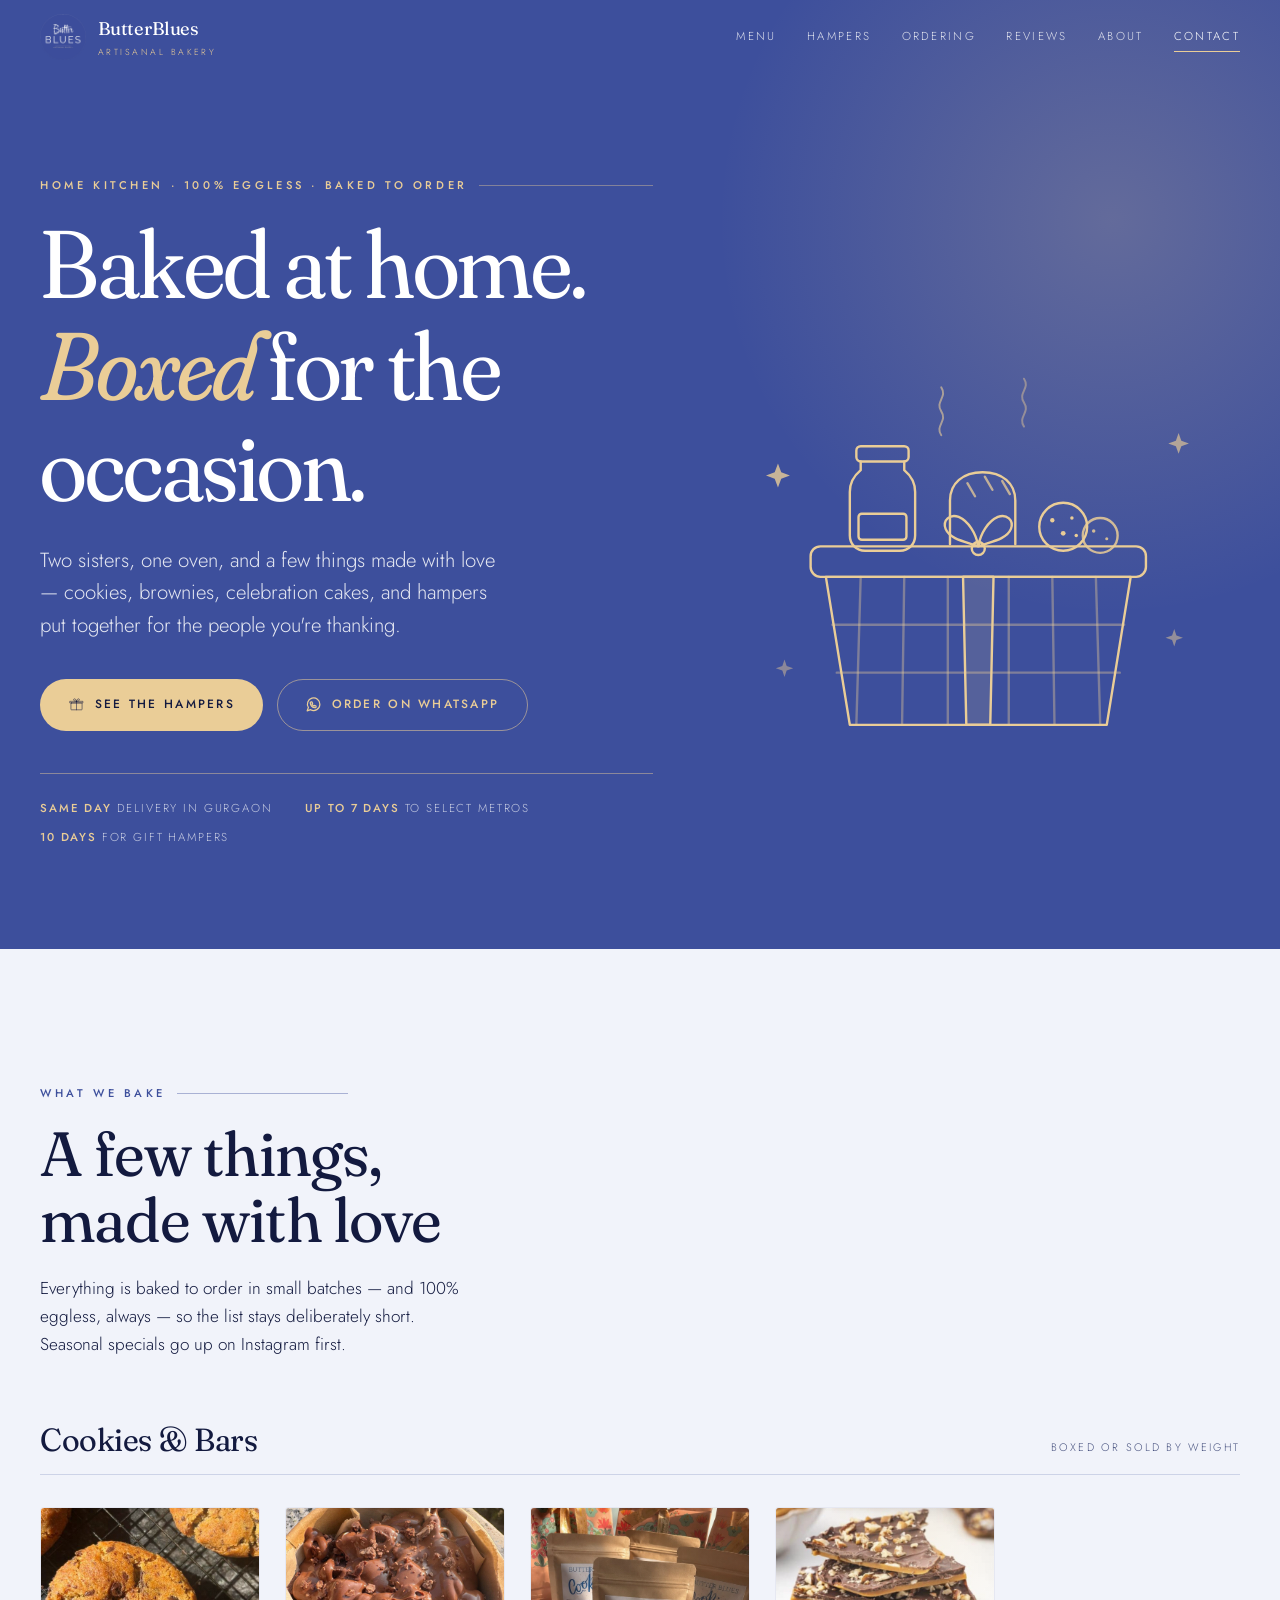
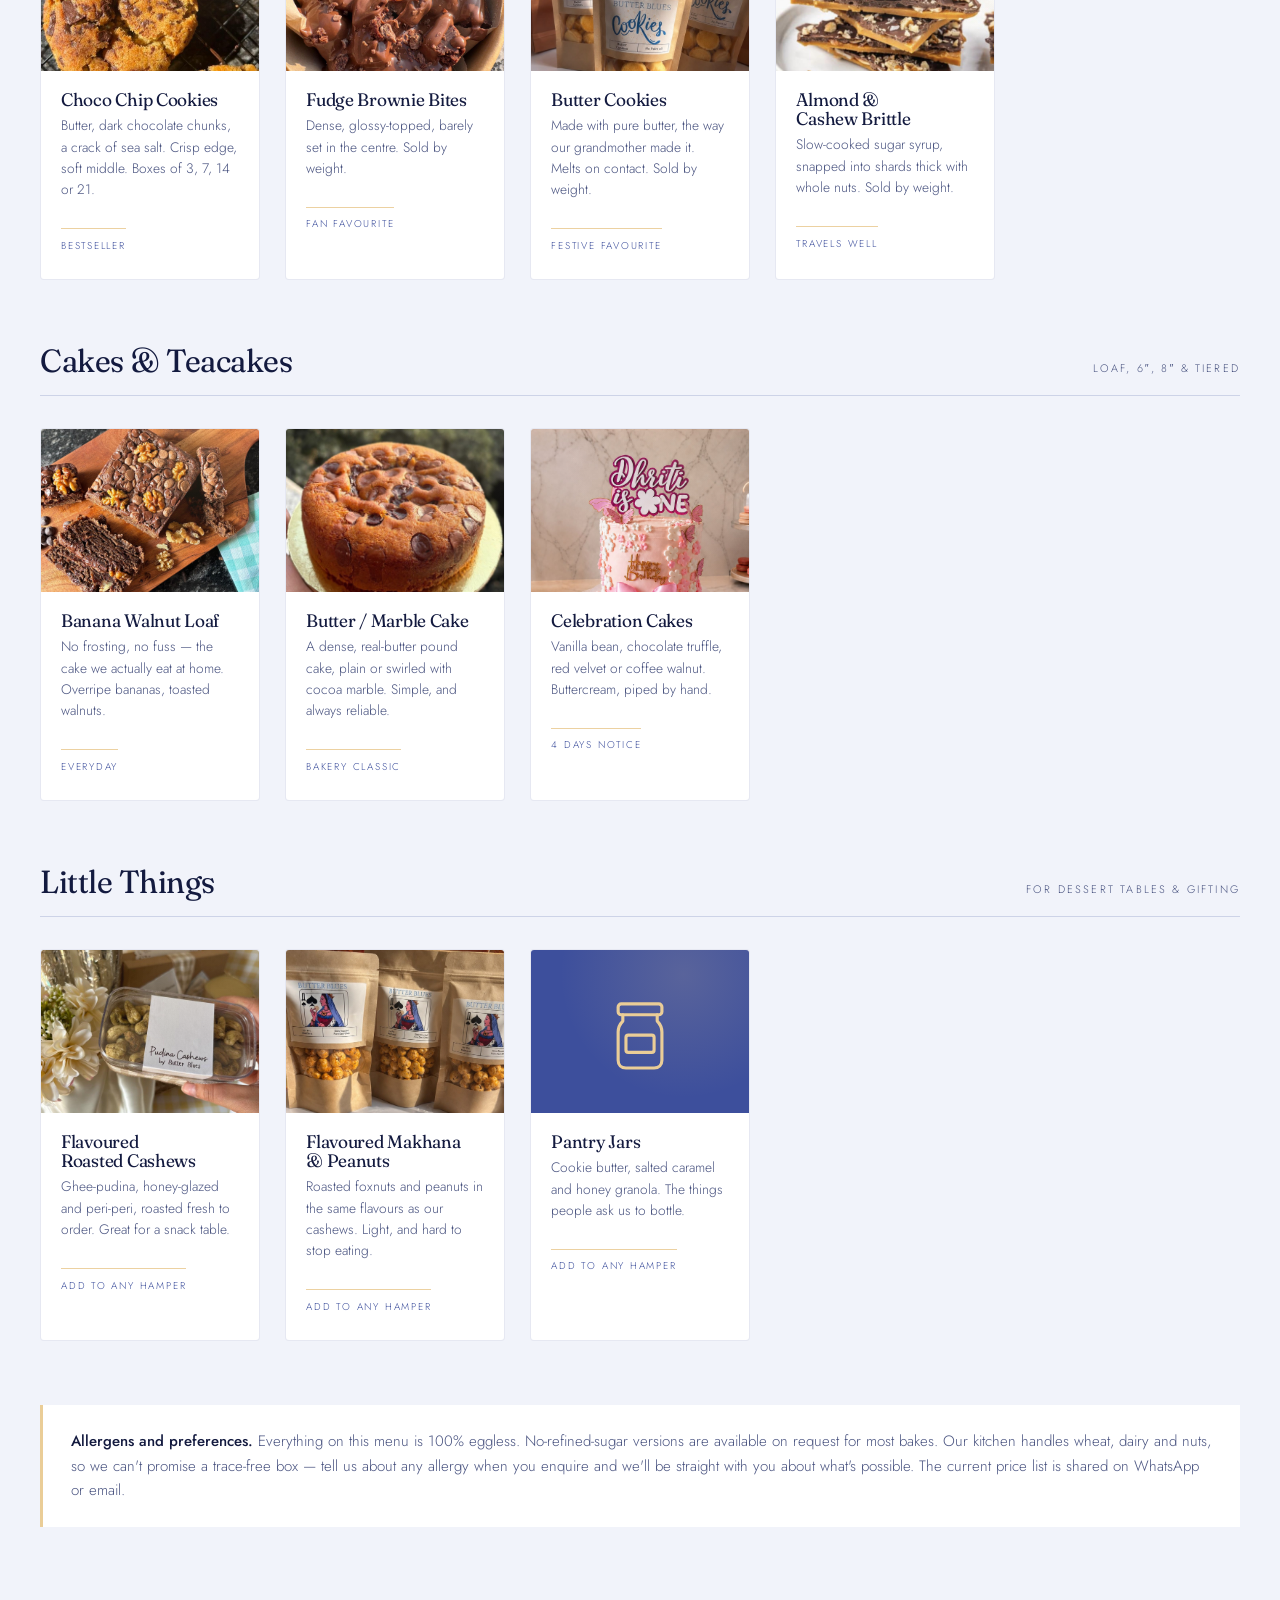
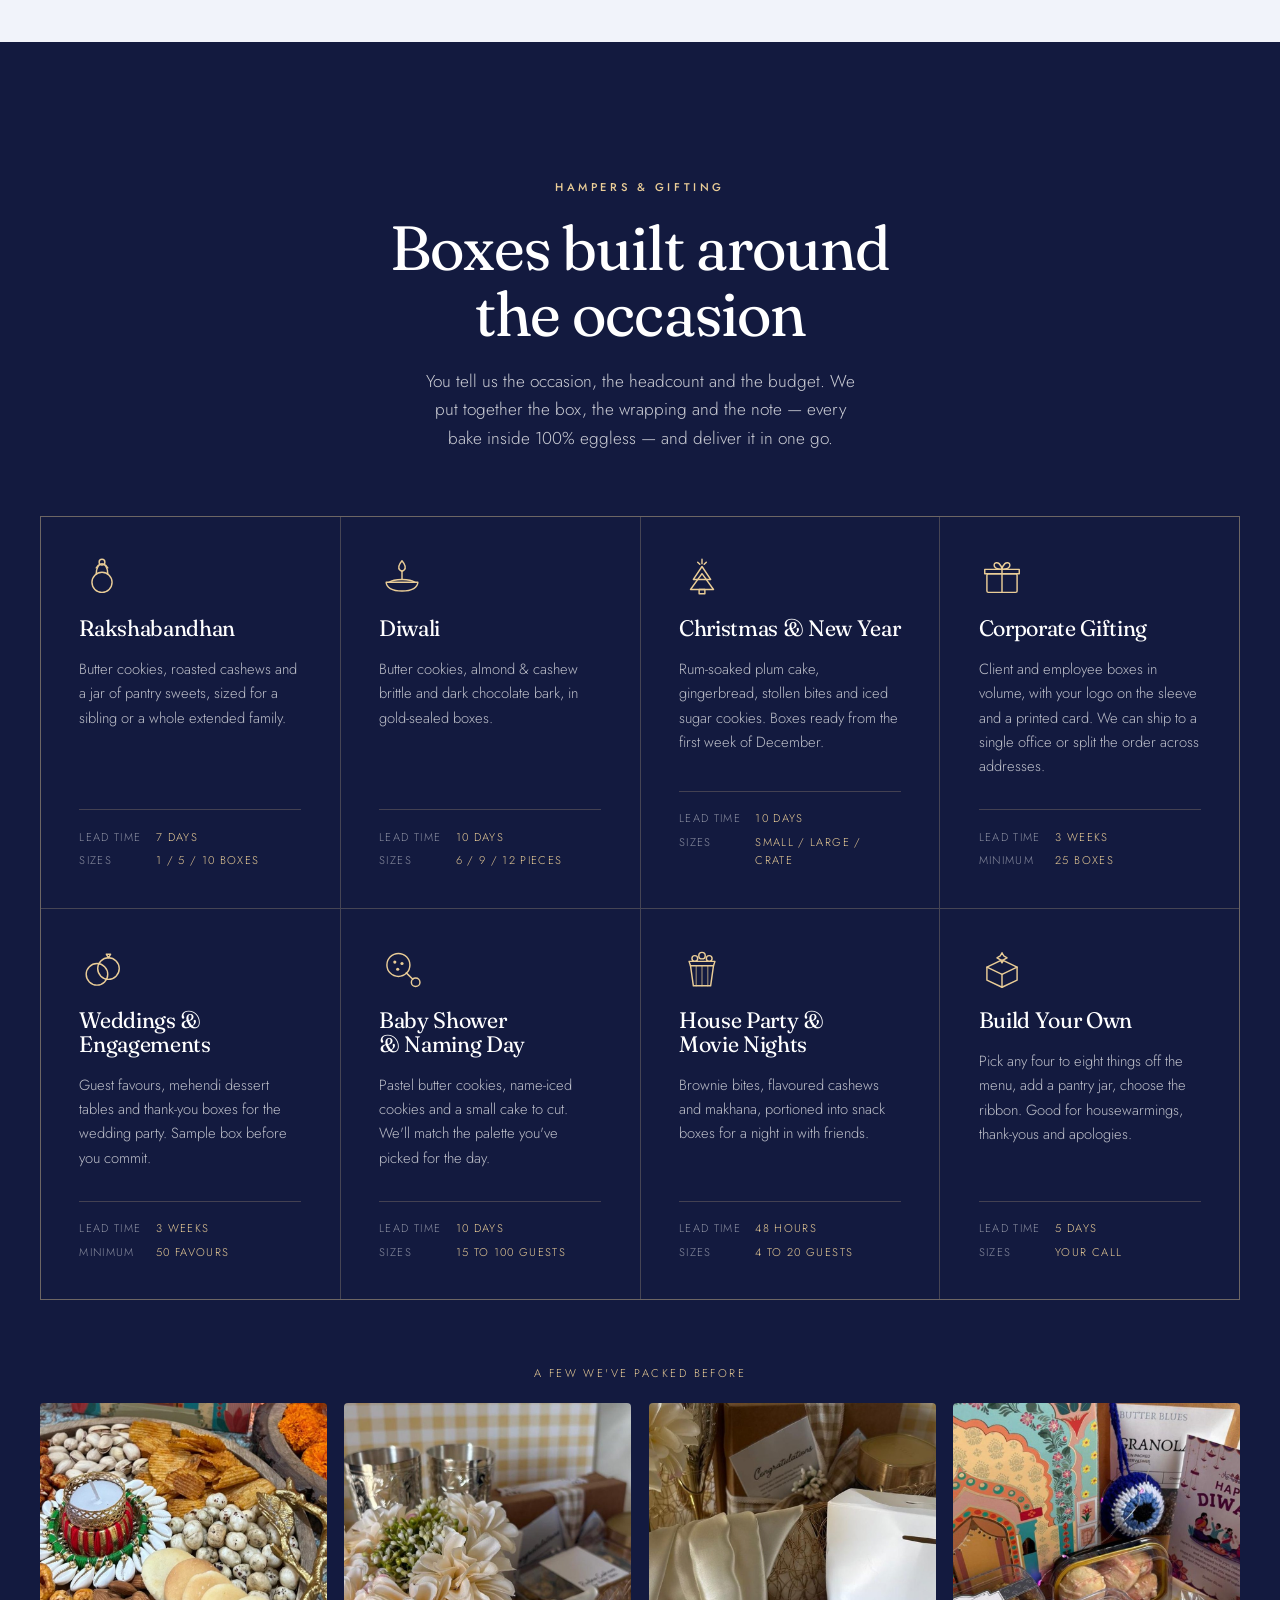
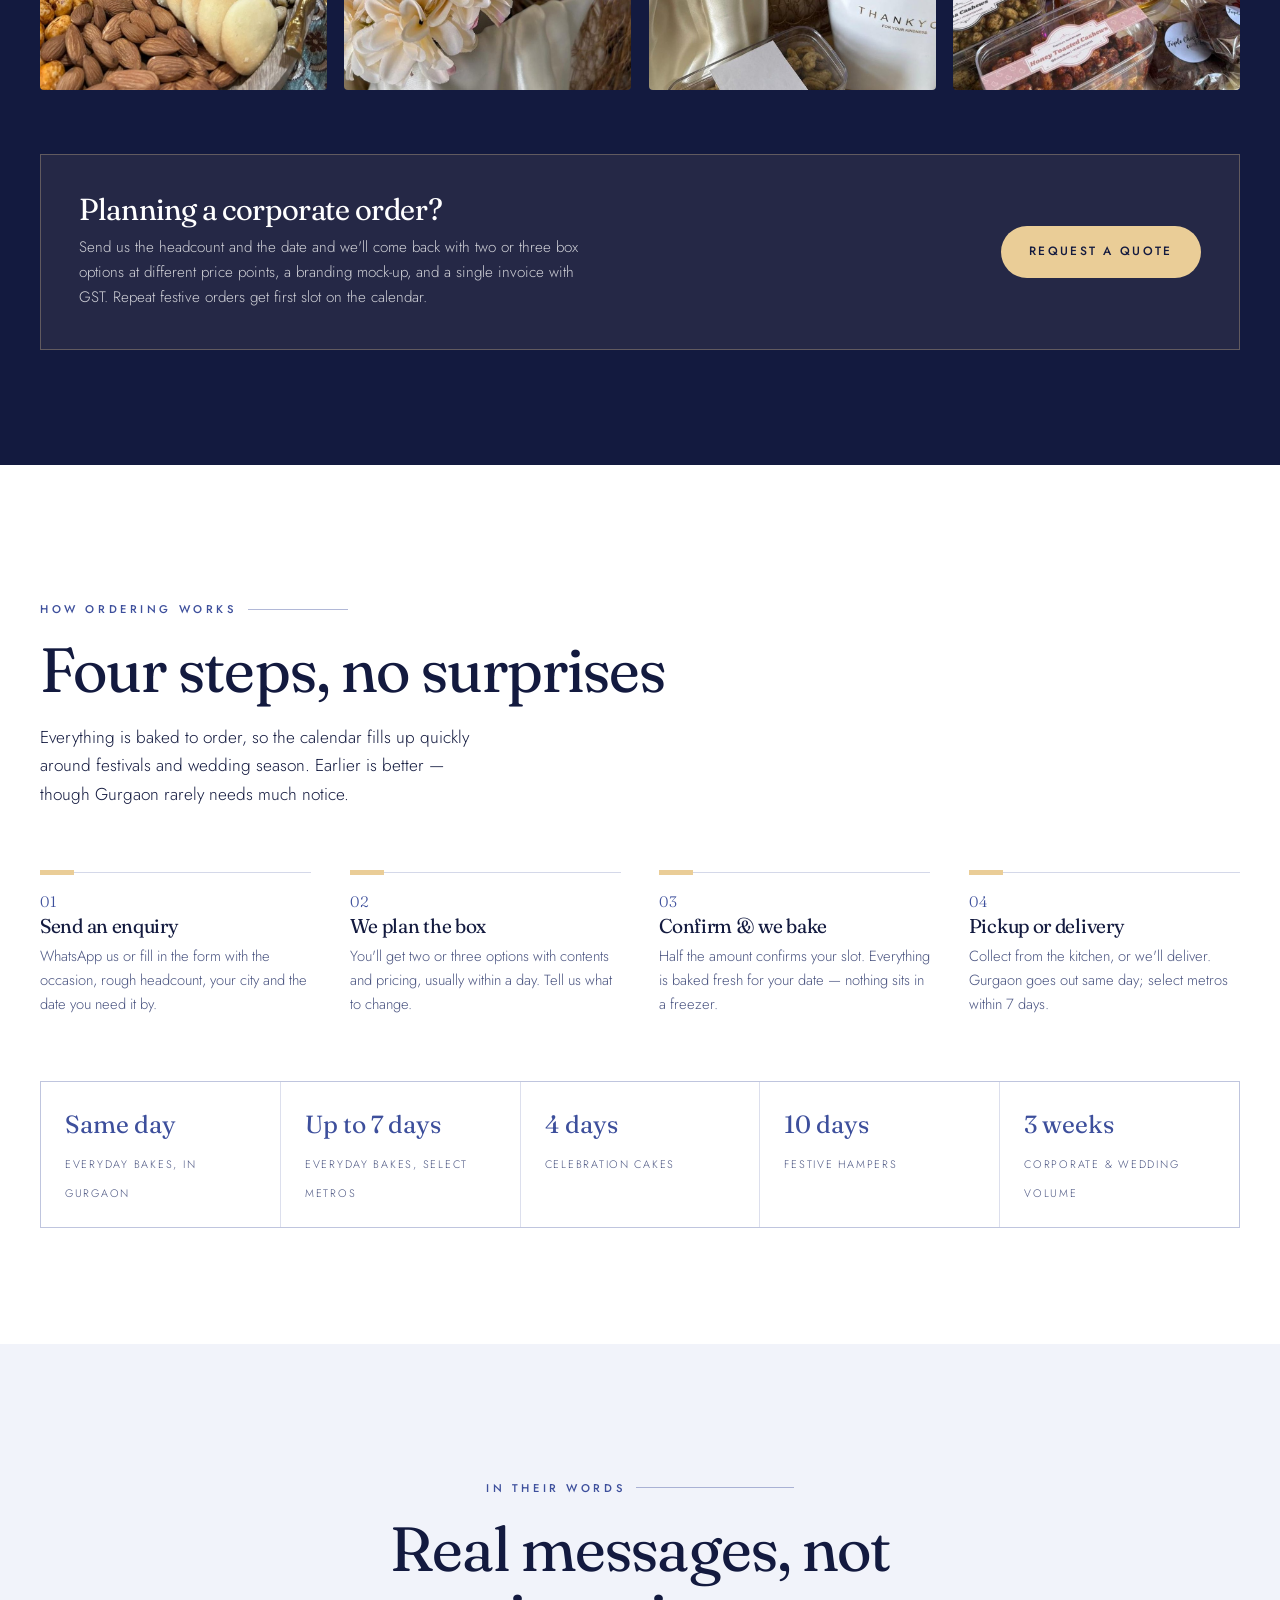
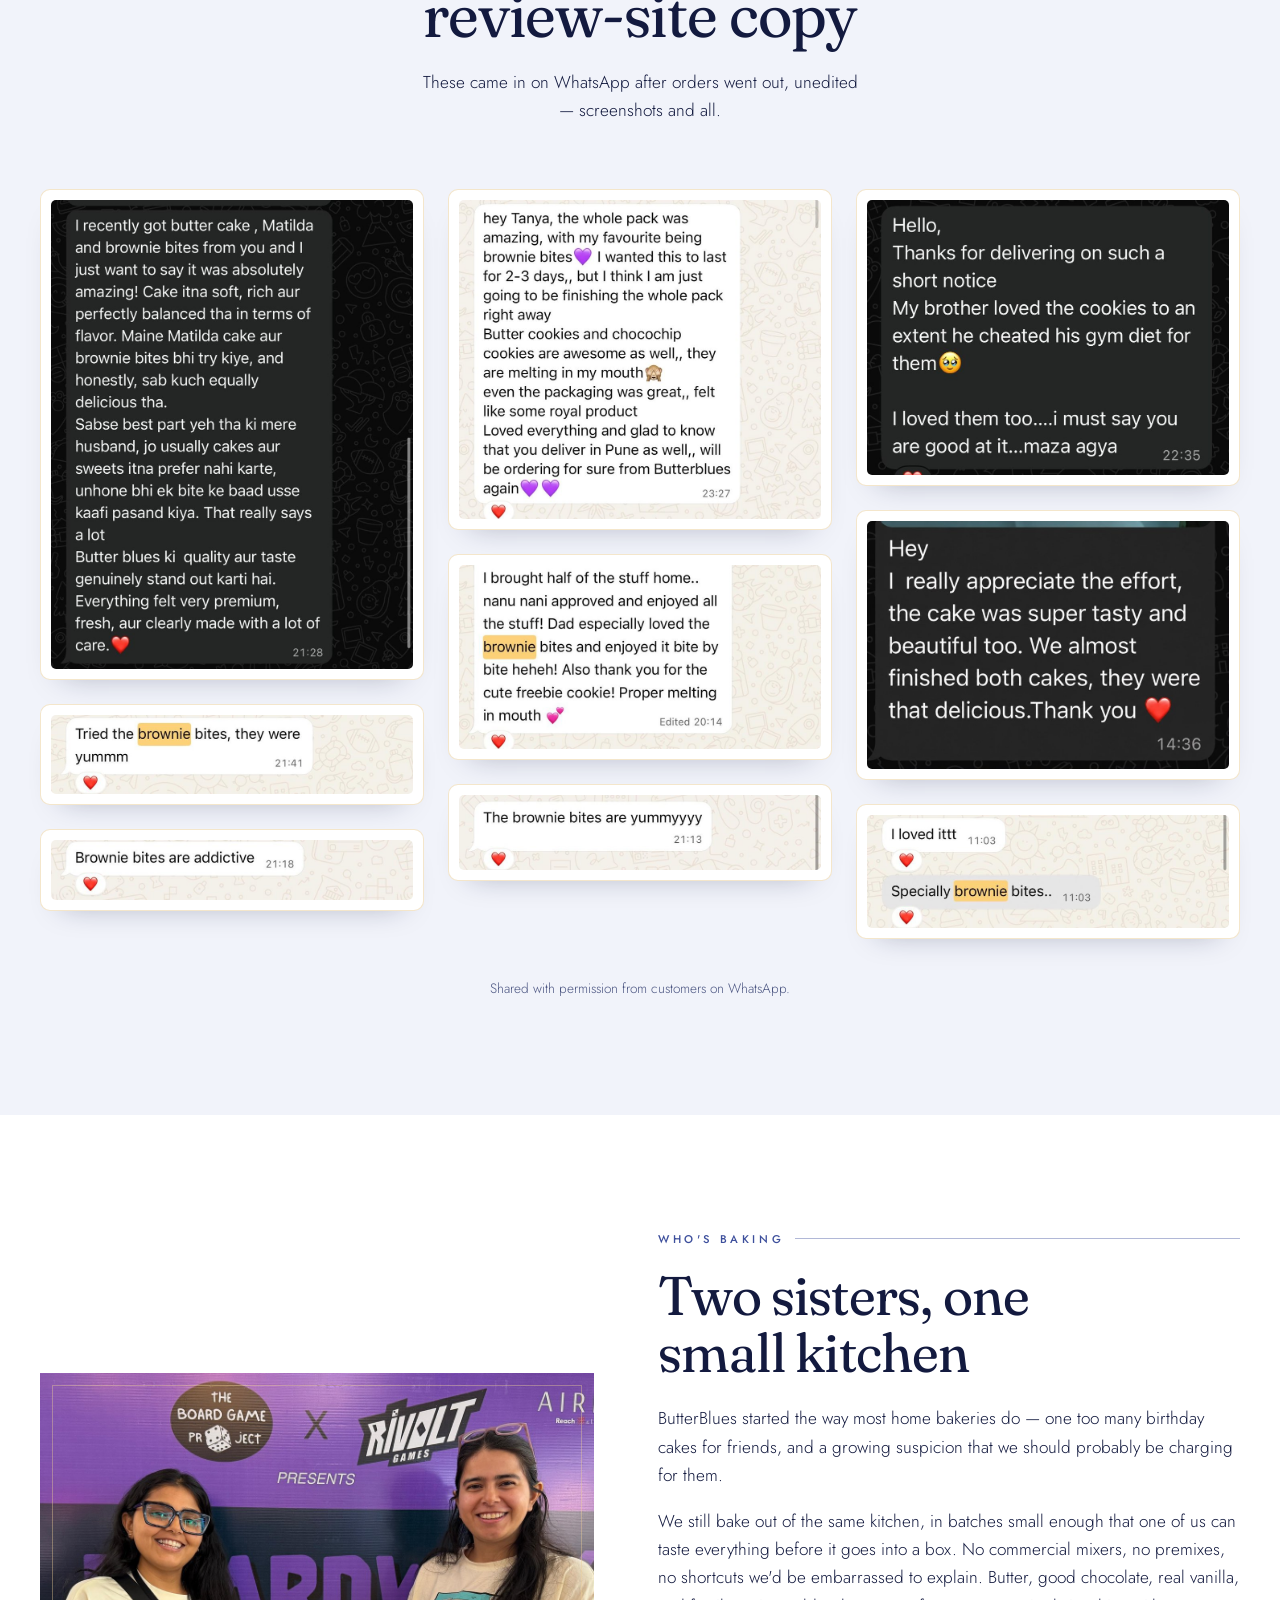
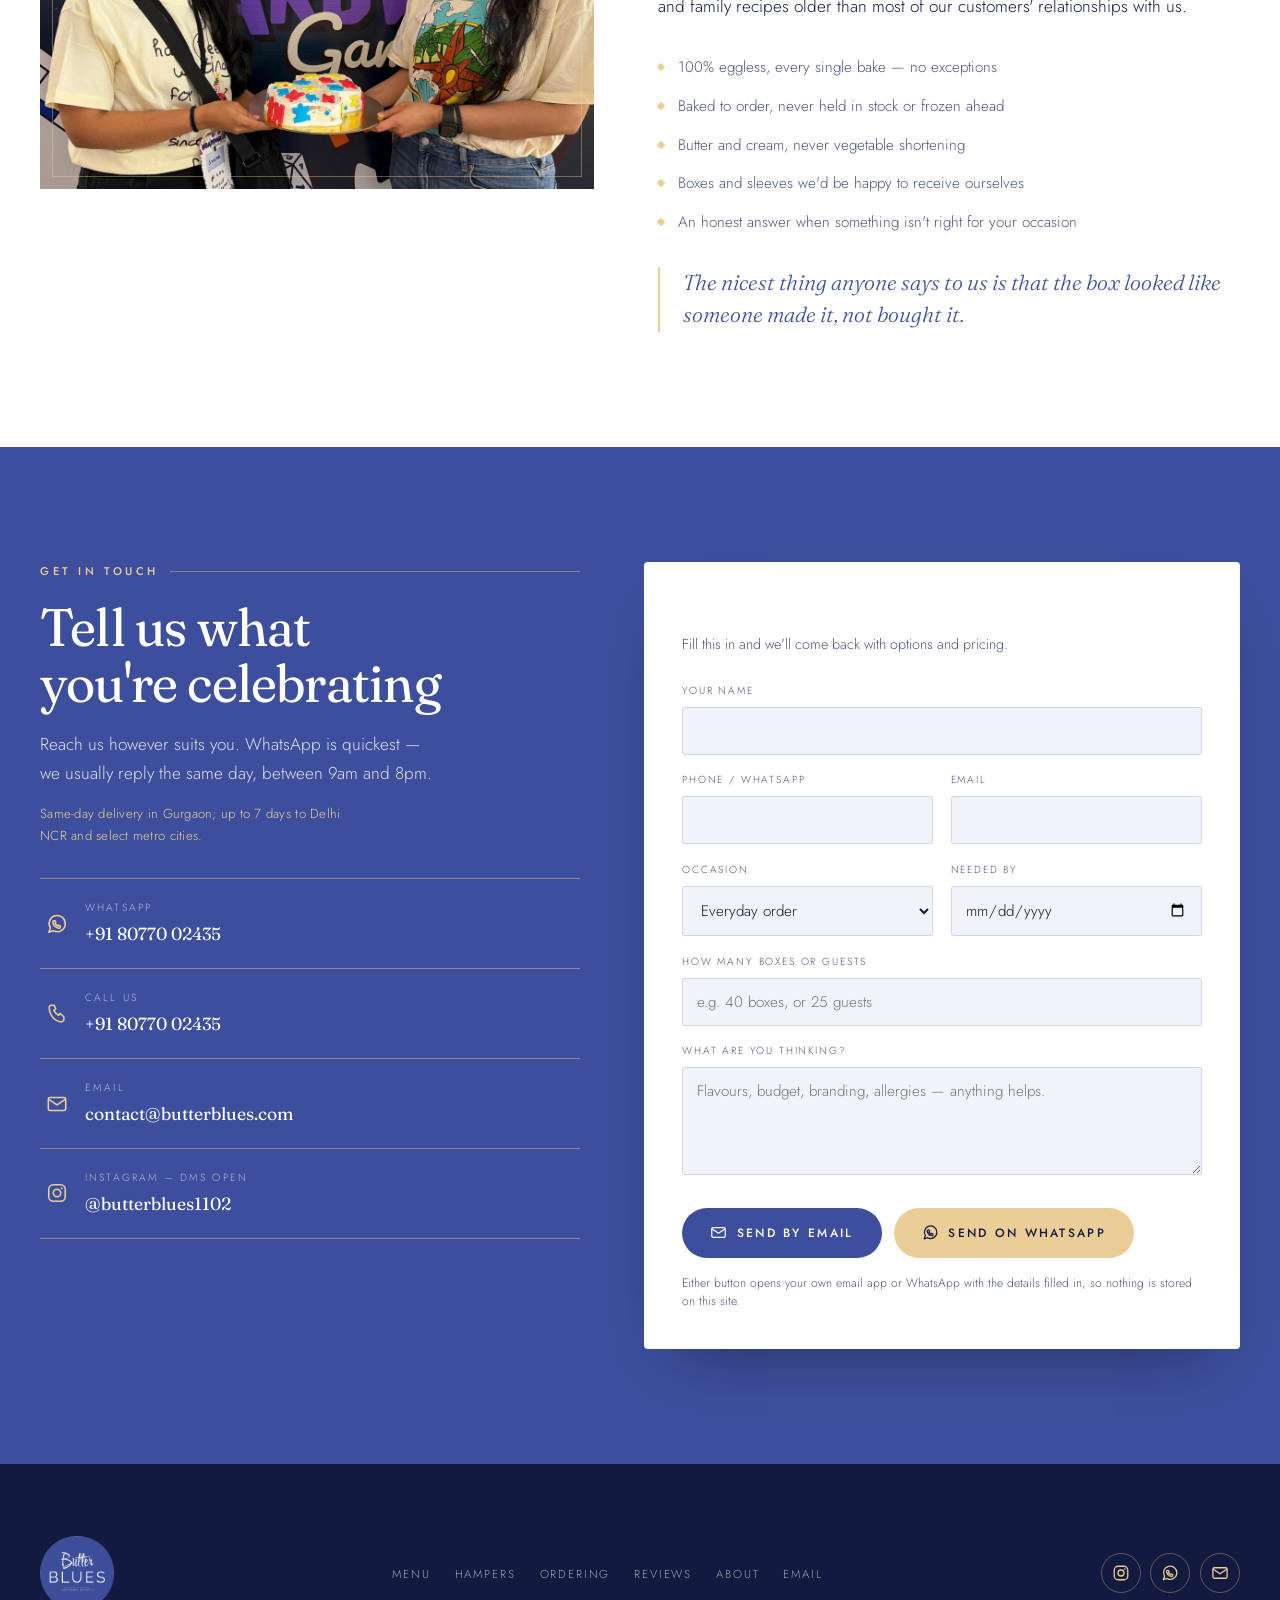
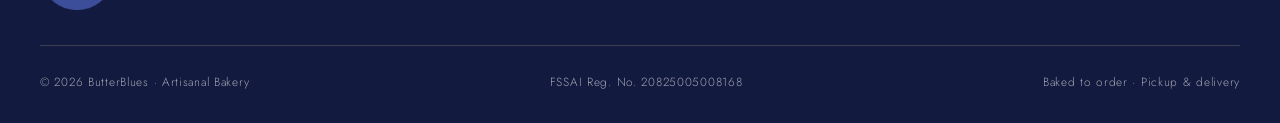
==== commit cc57aa54: "Updated SEO handling" ====
--- a/index.html
+++ b/index.html
@@ -14,7 +14,7 @@
 </script>
 
 <title>ButterBlues — Artisanal Home Bakery &amp; Gift Hampers</title>
-<meta name="description" content="ButterBlues is a home bakery run by two sisters. 100% eggless, small-batch cookies, brownies, cakes and celebration bakes, plus curated hampers for Rakshabandhan, Diwali, Christmas, corporate gifting, weddings, baby showers and house parties.">
+<meta name="description" content="100% eggless home bakery in Gurgaon &amp; Delhi NCR. Cookies, cakes &amp; brownies, plus curated hampers for Diwali, weddings, corporate gifting &amp; more.">
 <link rel="canonical" href="https://butterblues.com/">
 
 <meta property="og:type" content="website">
@@ -22,8 +22,14 @@
 <meta property="og:title" content="ButterBlues — Artisanal Home Bakery &amp; Gift Hampers">
 <meta property="og:description" content="100% eggless, small-batch bakes from a home kitchen, and hampers built for the occasion.">
 <meta property="og:url" content="https://butterblues.com/">
-<meta property="og:image" content="https://butterblues.com/assets/img/logo-mark.png">
+<meta property="og:image" content="https://butterblues.com/assets/img/og-share.jpg">
+<meta property="og:image:width" content="1200">
+<meta property="og:image:height" content="630">
+<meta property="og:image:alt" content="ButterBlues — 100% eggless home bakery and gift hampers">
 <meta name="twitter:card" content="summary_large_image">
+<meta name="twitter:title" content="ButterBlues — Artisanal Home Bakery &amp; Gift Hampers">
+<meta name="twitter:description" content="100% eggless, small-batch bakes from a home kitchen, and hampers built for the occasion.">
+<meta name="twitter:image" content="https://butterblues.com/assets/img/og-share.jpg">
 <meta name="theme-color" content="#3d4f9c">
 
 <link rel="icon" href="assets/img/favicon.ico" sizes="any">
@@ -48,6 +54,13 @@
   "priceRange": "$$",
   "servesCuisine": "Bakery",
   "areaServed": ["Gurgaon", "Delhi NCR", "select metro cities in India"],
+  "address": {
+    "@type": "PostalAddress",
+    "addressLocality": "Gurgaon",
+    "addressRegion": "Haryana",
+    "addressCountry": "IN"
+  },
+  "sameAs": ["https://instagram.com/butterblues1102"],
   "makesOffer": [
     { "@type": "Offer", "itemOffered": { "@type": "Product", "name": "Small-batch cookies and brownies" } },
     { "@type": "Offer", "itemOffered": { "@type": "Product", "name": "Celebration cakes and teacakes" } },
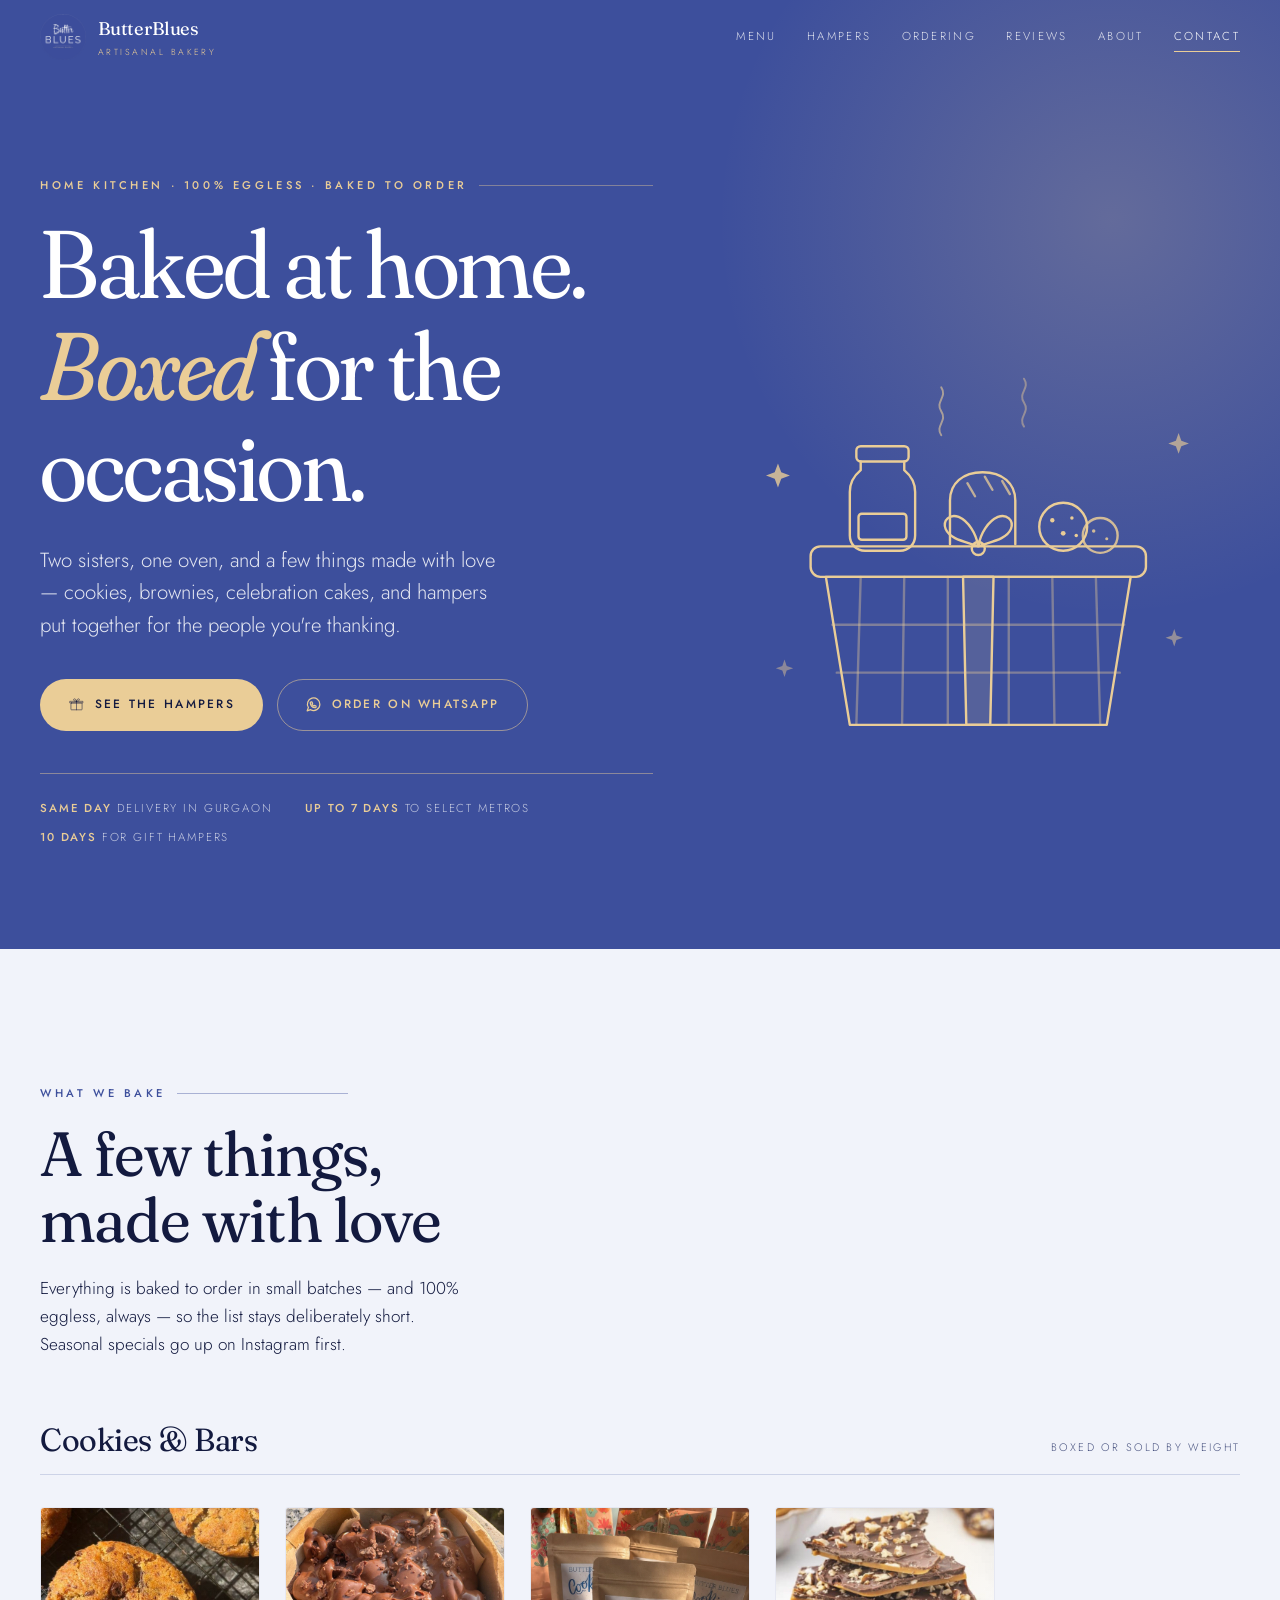
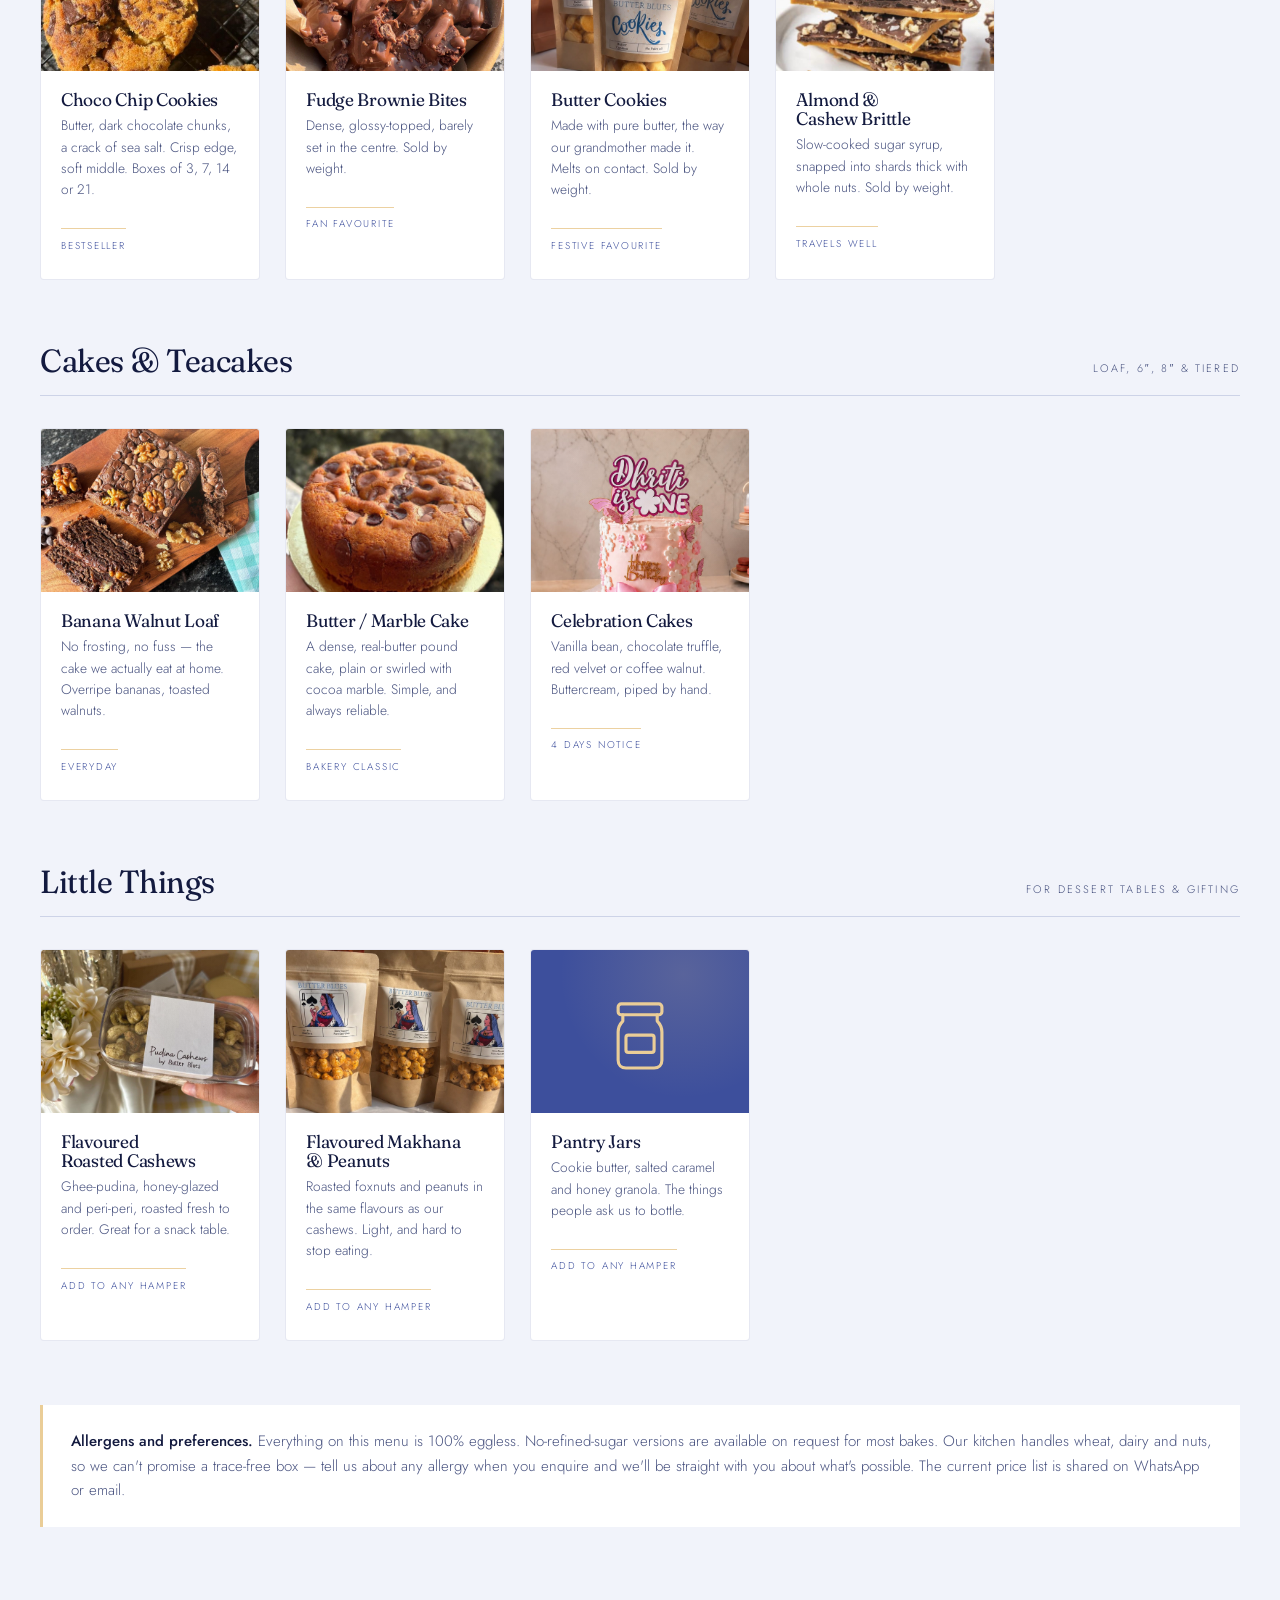
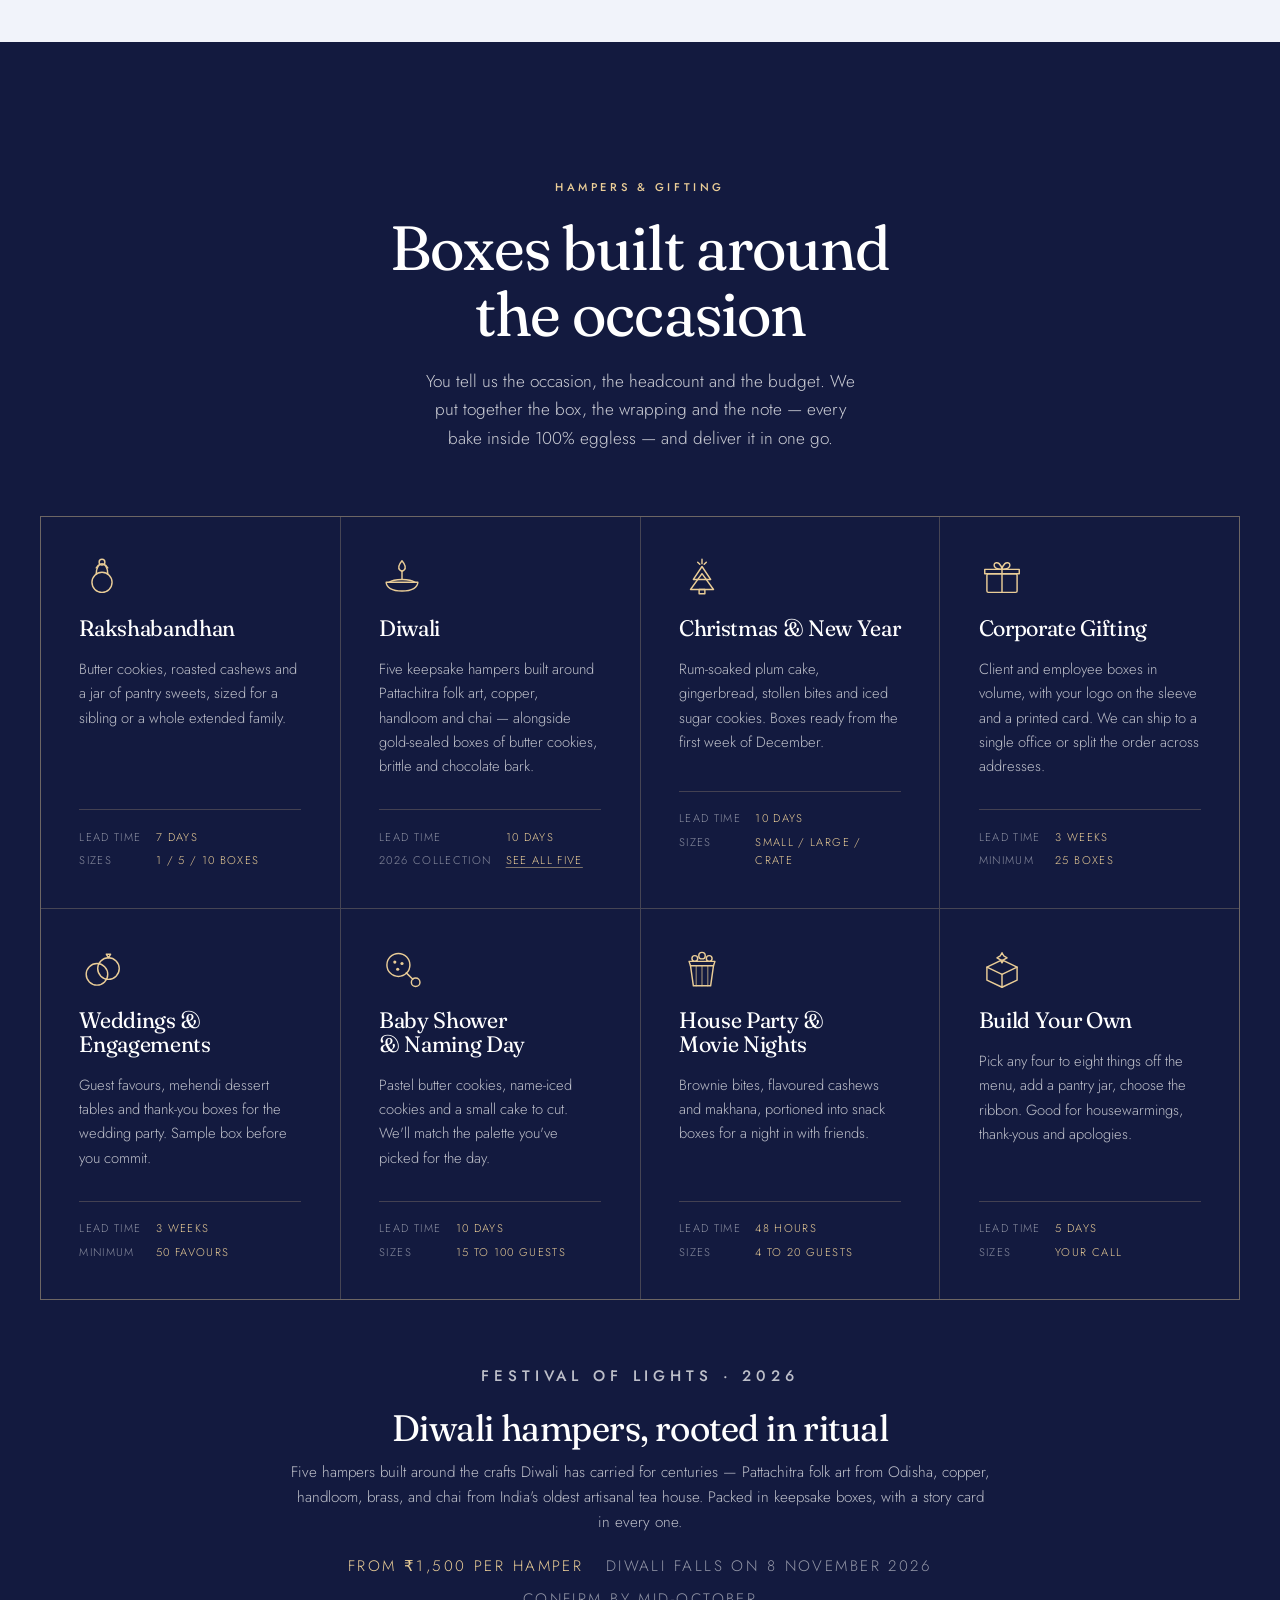
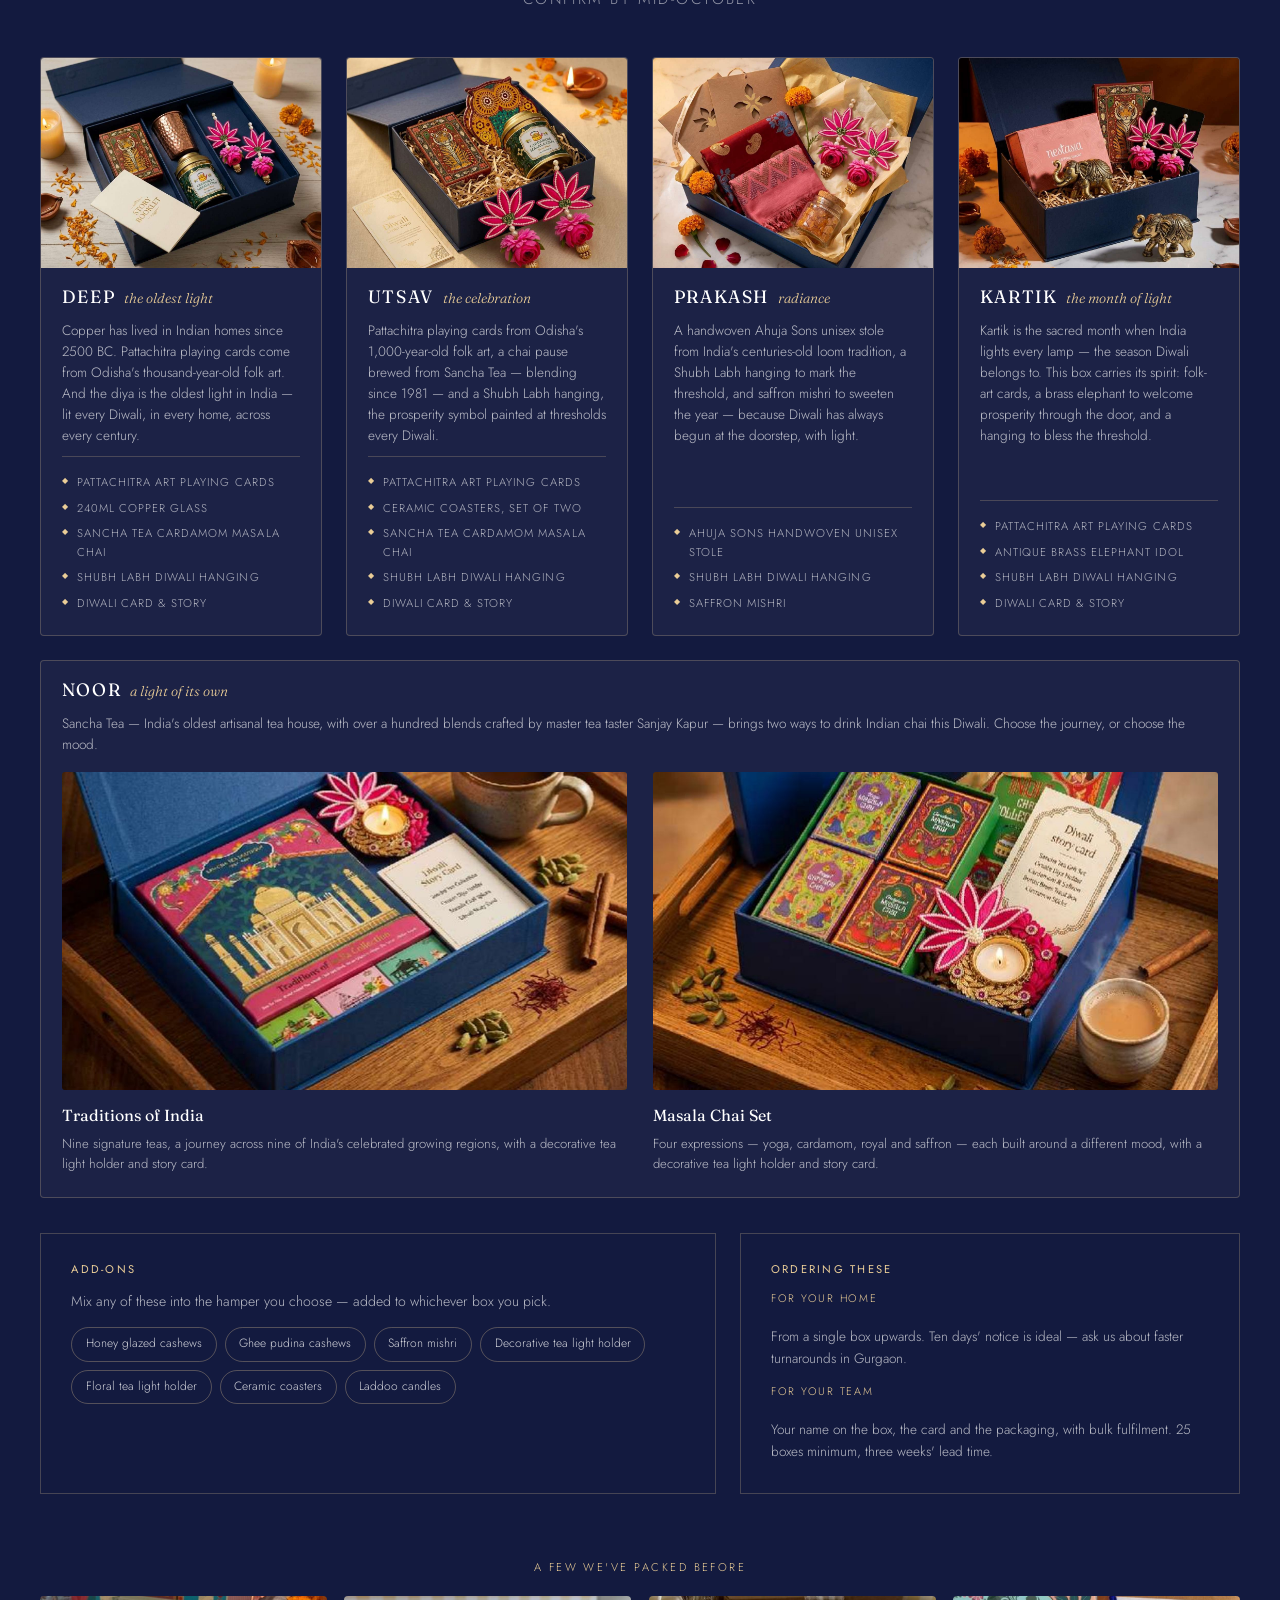
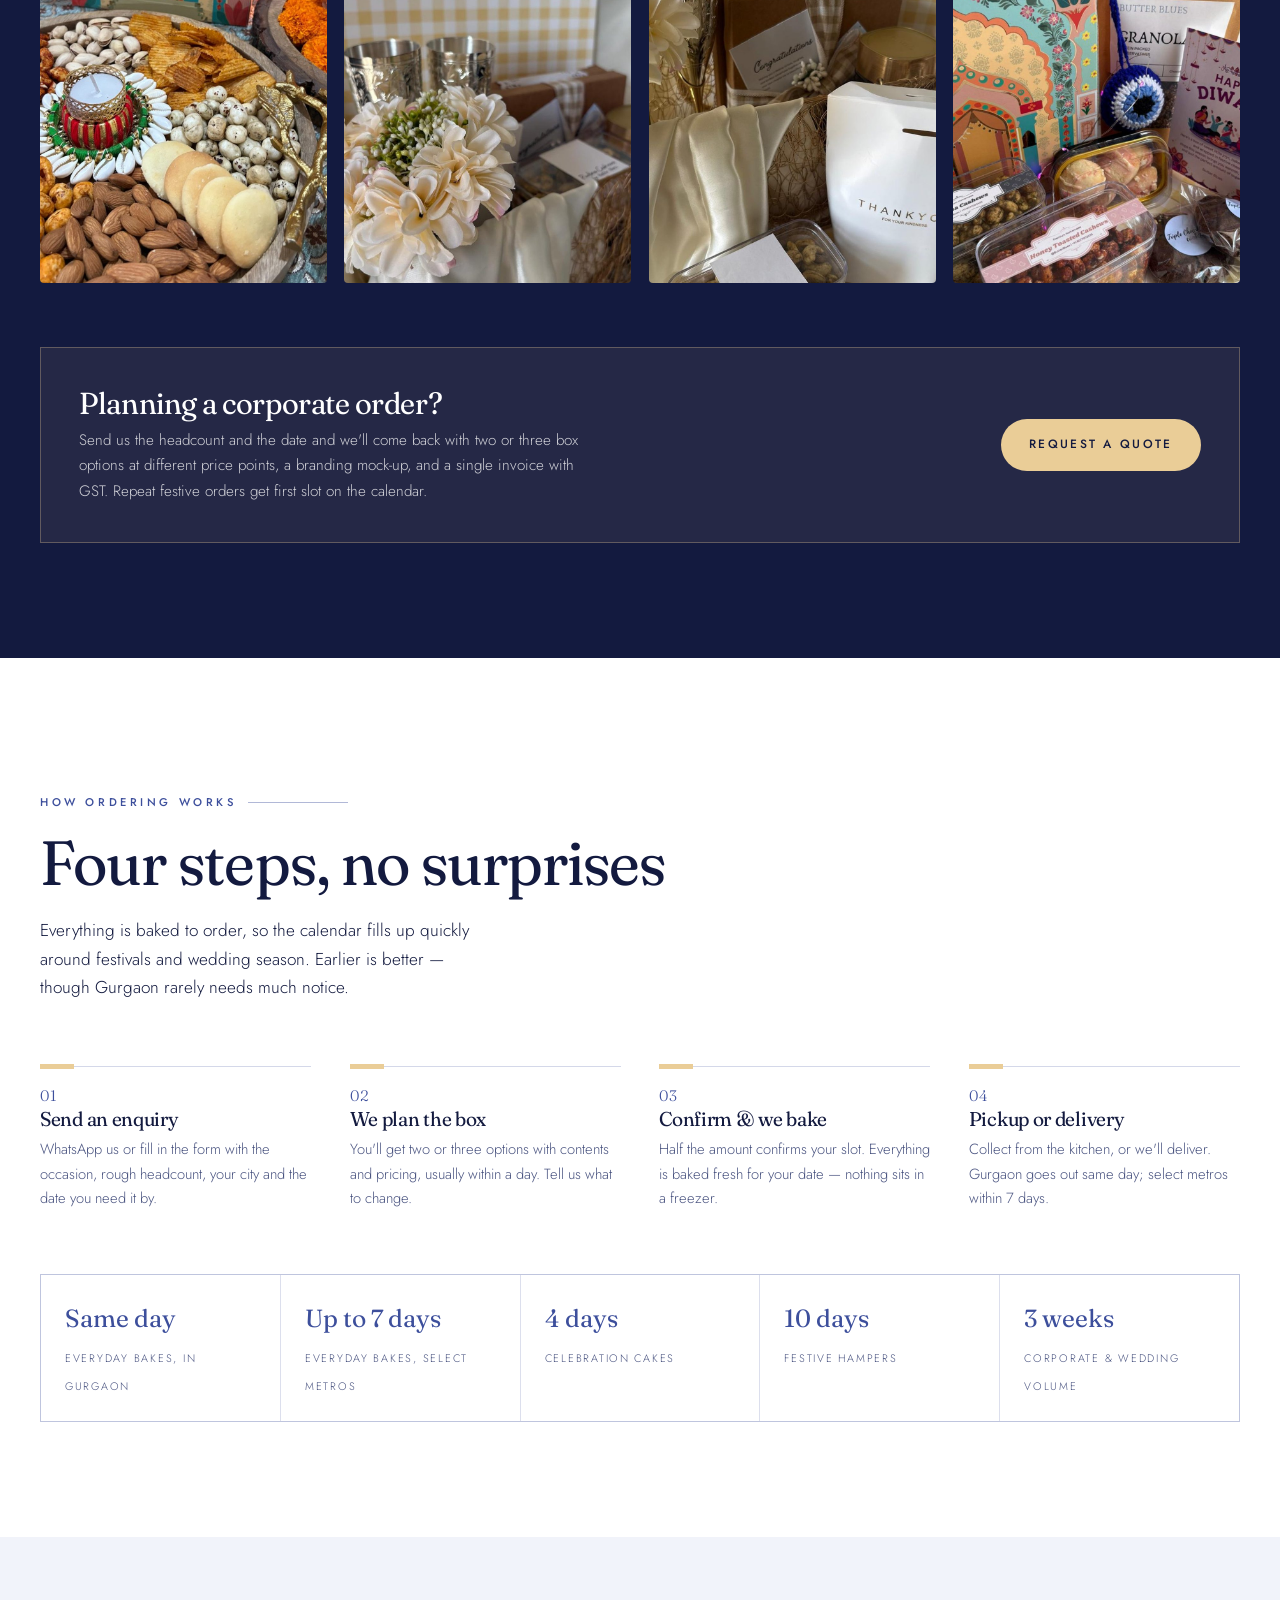
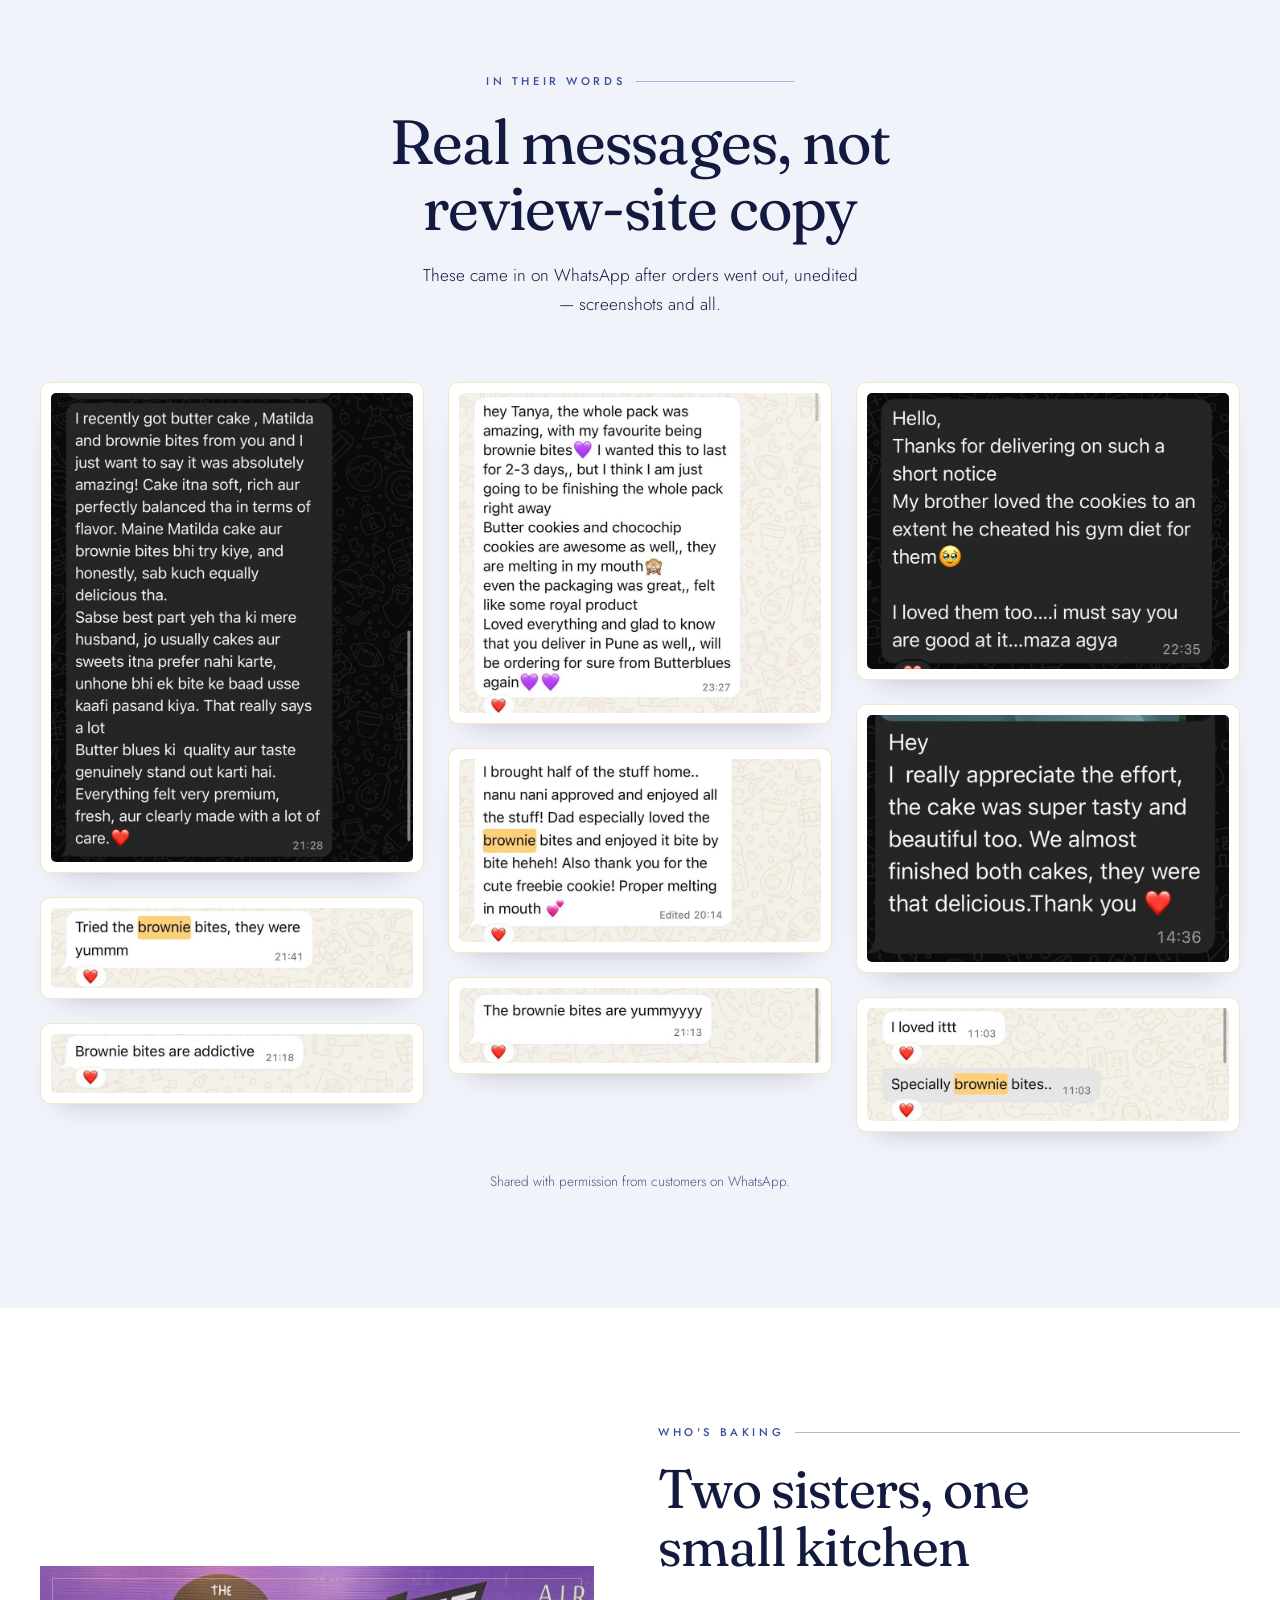
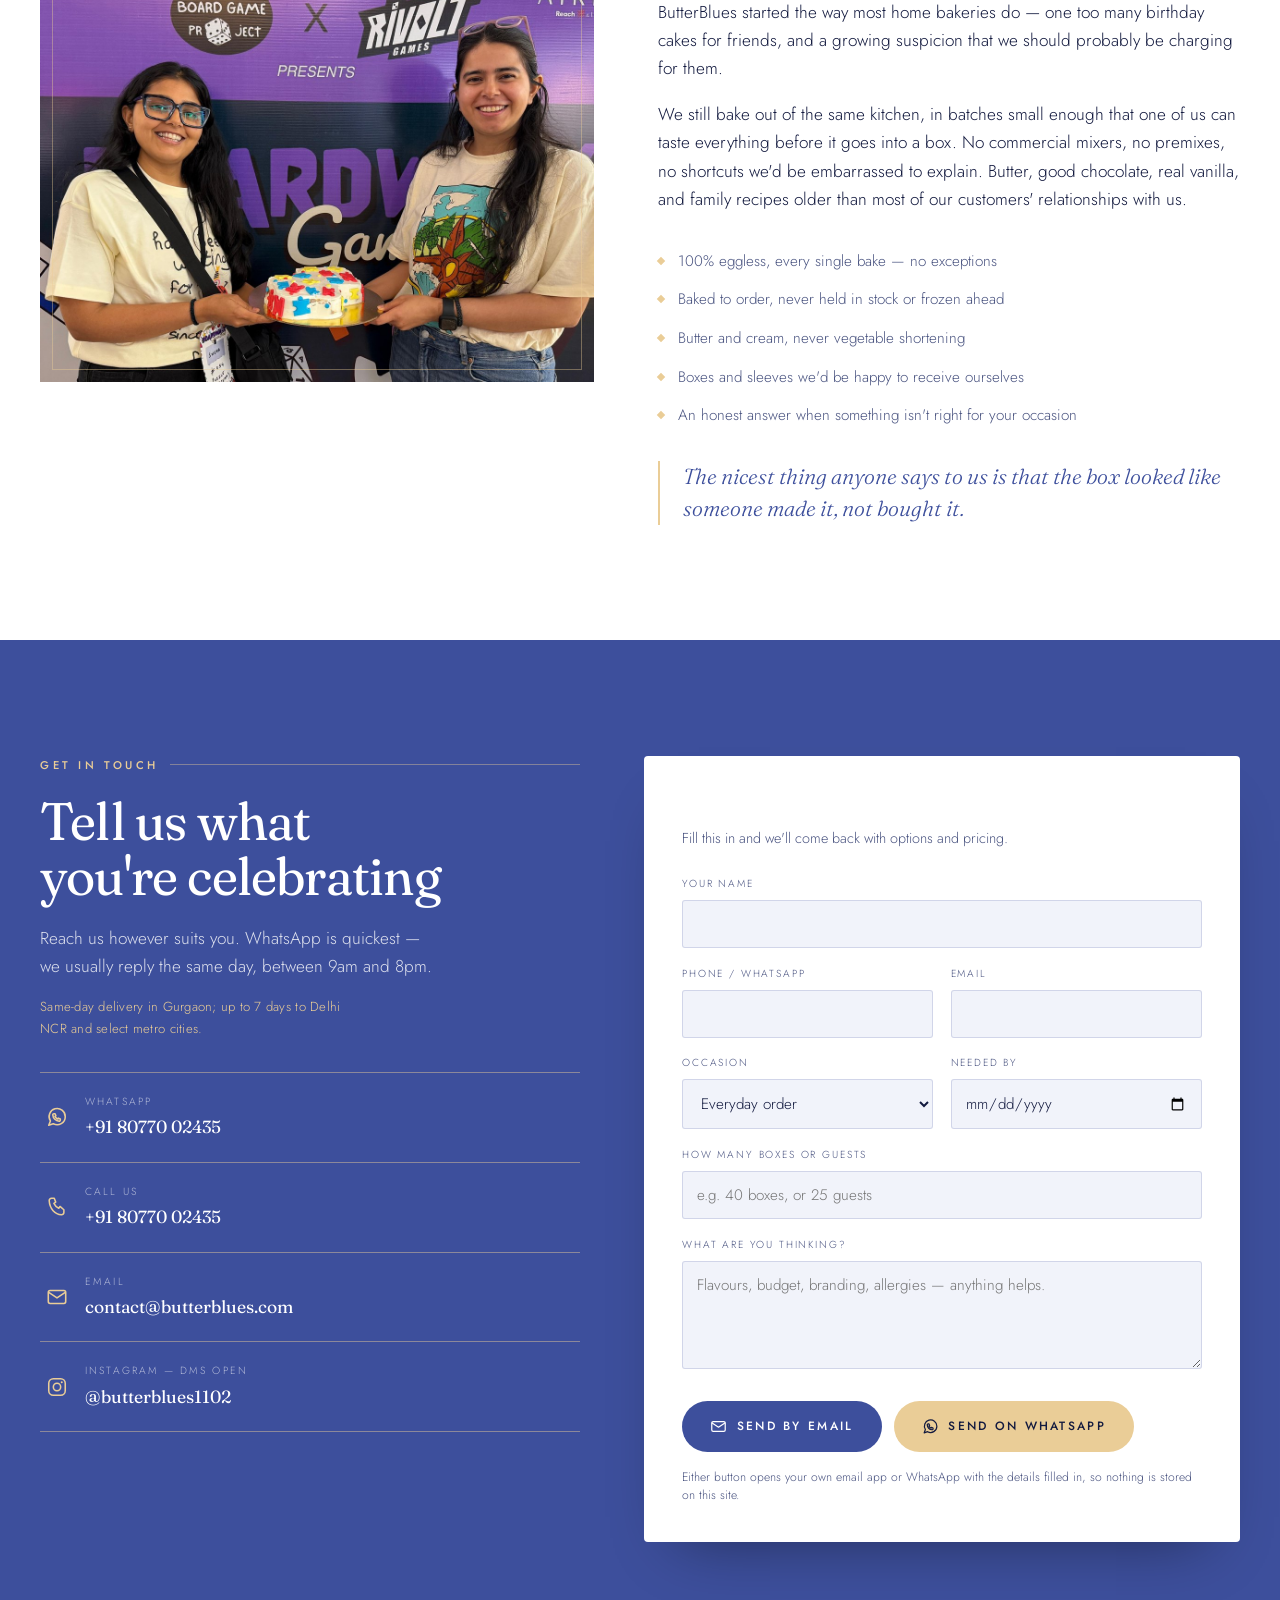
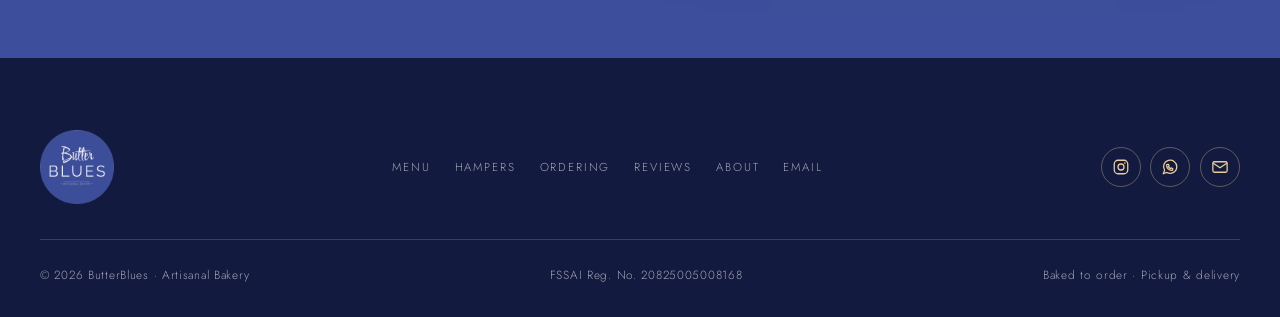
==== commit 90ac9d6a: "Add files via upload" ====
--- a/index.html
+++ b/index.html
@@ -403,10 +403,10 @@
       <article class="hamper">
         <svg aria-hidden="true"><use href="#ico-diya"></use></svg>
         <h3>Diwali</h3>
-        <p>Butter cookies, almond &amp; cashew brittle and dark chocolate bark, in gold-sealed boxes.</p>
+        <p>Five keepsake hampers built around Pattachitra folk art, copper, handloom and chai — alongside gold-sealed boxes of butter cookies, brittle and chocolate bark.</p>
         <dl>
           <dt>Lead time</dt><dd>10 days</dd>
-          <dt>Sizes</dt><dd>6 / 9 / 12 pieces</dd>
+          <dt>2026 collection</dt><dd><a href="#diwali-2026">See all five</a></dd>
         </dl>
       </article>
 
@@ -469,6 +469,135 @@
           <dt>Sizes</dt><dd>Your call</dd>
         </dl>
       </article>
+    </div>
+
+    <!-- ---------- Diwali 2026 collection ---------- -->
+    <div class="diwali reveal" id="diwali-2026">
+      <div class="diwali-head">
+        <p class="eyebrow eyebrow--center">Festival of Lights · 2026</p>
+        <h3>Diwali hampers, rooted in ritual</h3>
+        <p>Five hampers built around the crafts Diwali has carried for centuries — Pattachitra folk art from Odisha, copper, handloom, brass, and chai from India's oldest artisanal tea house. Packed in keepsake boxes, with a story card in every one.</p>
+        <p class="diwali-meta">
+          <span>From &#8377;1,500 per hamper</span>
+          <span>Diwali falls on 8 November 2026</span>
+          <span>Confirm by mid-October</span>
+        </p>
+      </div>
+
+      <div class="dcards">
+        <article class="dcard">
+          <div class="dcard-shot">
+            <img src="assets/img/photos/diwali-deep.jpg" alt="Deep hamper — a navy keepsake box holding Pattachitra playing cards, a copper glass, masala chai and a floral Diwali hanging" loading="lazy" width="1086" height="992">
+          </div>
+          <div class="dcard-body">
+            <div class="dcard-name"><h4>Deep</h4> <em>the oldest light</em></div>
+            <p>Copper has lived in Indian homes since 2500 BC. Pattachitra playing cards come from Odisha's thousand-year-old folk art. And the diya is the oldest light in India — lit every Diwali, in every home, across every century.</p>
+            <ul class="dcard-list">
+              <li>Pattachitra art playing cards</li>
+              <li>240ml copper glass</li>
+              <li>Sancha Tea cardamom masala chai</li>
+              <li>Shubh Labh Diwali hanging</li>
+              <li>Diwali card &amp; story</li>
+            </ul>
+          </div>
+        </article>
+
+        <article class="dcard">
+          <div class="dcard-shot">
+            <img src="assets/img/photos/diwali-utsav.jpg" alt="Utsav hamper — a navy box with Pattachitra playing cards, ceramic coasters, masala chai and a floral Diwali hanging" loading="lazy" width="1086" height="992">
+          </div>
+          <div class="dcard-body">
+            <div class="dcard-name"><h4>Utsav</h4> <em>the celebration</em></div>
+            <p>Pattachitra playing cards from Odisha's 1,000-year-old folk art, a chai pause brewed from Sancha Tea — blending since 1981 — and a Shubh Labh hanging, the prosperity symbol painted at thresholds every Diwali.</p>
+            <ul class="dcard-list">
+              <li>Pattachitra art playing cards</li>
+              <li>Ceramic coasters, set of two</li>
+              <li>Sancha Tea cardamom masala chai</li>
+              <li>Shubh Labh Diwali hanging</li>
+              <li>Diwali card &amp; story</li>
+            </ul>
+          </div>
+        </article>
+
+        <article class="dcard">
+          <div class="dcard-shot">
+            <img src="assets/img/photos/diwali-prakash.jpg" alt="Prakash hamper — a handwoven stole, floral Diwali hanging and a jar of saffron mishri in a navy box" loading="lazy" width="1086" height="992">
+          </div>
+          <div class="dcard-body">
+            <div class="dcard-name"><h4>Prakash</h4> <em>radiance</em></div>
+            <p>A handwoven Ahuja Sons unisex stole from India's centuries-old loom tradition, a Shubh Labh hanging to mark the threshold, and saffron mishri to sweeten the year — because Diwali has always begun at the doorstep, with light.</p>
+            <ul class="dcard-list">
+              <li>Ahuja Sons handwoven unisex stole</li>
+              <li>Shubh Labh Diwali hanging</li>
+              <li>Saffron mishri</li>
+            </ul>
+          </div>
+        </article>
+
+        <article class="dcard">
+          <div class="dcard-shot">
+            <img src="assets/img/photos/diwali-kartik.jpg" alt="Kartik hamper — an antique brass elephant, Pattachitra playing cards and a floral Diwali hanging in a navy box" loading="lazy" width="1086" height="992">
+          </div>
+          <div class="dcard-body">
+            <div class="dcard-name"><h4>Kartik</h4> <em>the month of light</em></div>
+            <p>Kartik is the sacred month when India lights every lamp — the season Diwali belongs to. This box carries its spirit: folk-art cards, a brass elephant to welcome prosperity through the door, and a hanging to bless the threshold.</p>
+            <ul class="dcard-list">
+              <li>Pattachitra art playing cards</li>
+              <li>Antique brass elephant idol</li>
+              <li>Shubh Labh Diwali hanging</li>
+              <li>Diwali card &amp; story</li>
+            </ul>
+          </div>
+        </article>
+
+        <article class="dcard dcard--wide">
+          <div class="dcard-body">
+            <div class="dcard-name"><h4>Noor</h4> <em>a light of its own</em></div>
+            <p>Sancha Tea — India's oldest artisanal tea house, with over a hundred blends crafted by master tea taster Sanjay Kapur — brings two ways to drink Indian chai this Diwali. Choose the journey, or choose the mood.</p>
+            <div class="dopts">
+              <div class="dopt">
+                <div class="dopt-shot">
+                  <img src="assets/img/photos/diwali-noor-a.jpg" alt="Noor, Traditions of India — the nine-region tea collection in a keepsake box with a lit diya and a cup of chai" loading="lazy" width="1100" height="758">
+                </div>
+                <h5>Traditions of India</h5>
+                <p>Nine signature teas, a journey across nine of India's celebrated growing regions, with a decorative tea light holder and story card.</p>
+              </div>
+              <div class="dopt">
+                <div class="dopt-shot">
+                  <img src="assets/img/photos/diwali-noor-b.jpg" alt="Noor, Masala Chai Set — four masala chai blends boxed with a story card, a lit diya and a cup of chai" loading="lazy" width="1100" height="759">
+                </div>
+                <h5>Masala Chai Set</h5>
+                <p>Four expressions — yoga, cardamom, royal and saffron — each built around a different mood, with a decorative tea light holder and story card.</p>
+              </div>
+            </div>
+          </div>
+        </article>
+      </div>
+
+      <div class="diwali-extras">
+        <div class="dextra">
+          <h4>Add-ons</h4>
+          <p>Mix any of these into the hamper you choose — added to whichever box you pick.</p>
+          <ul class="chips">
+            <li>Honey glazed cashews</li>
+            <li>Ghee pudina cashews</li>
+            <li>Saffron mishri</li>
+            <li>Decorative tea light holder</li>
+            <li>Floral tea light holder</li>
+            <li>Ceramic coasters</li>
+            <li>Laddoo candles</li>
+          </ul>
+        </div>
+        <div class="dextra">
+          <h4>Ordering these</h4>
+          <dl>
+            <dt>For your home</dt>
+            <dd>From a single box upwards. Ten days' notice is ideal — ask us about faster turnarounds in Gurgaon.</dd>
+            <dt>For your team</dt>
+            <dd>Your name on the box, the card and the packaging, with bulk fulfilment. 25 boxes minimum, three weeks' lead time.</dd>
+          </dl>
+        </div>
+      </div>
     </div>
 
     <div class="hamper-gallery reveal">
--- a/assets/css/styles.css
+++ b/assets/css/styles.css
@@ -479,6 +479,199 @@
 }
 .hamper dt { color: rgba(255, 255, 255, 0.5); }
 .hamper dd { margin: 0; color: var(--wheat); }
+.hamper dd a {
+  color: var(--wheat);
+  text-decoration: underline;
+  text-underline-offset: 3px;
+  text-decoration-color: rgba(234, 205, 151, 0.5);
+}
+.hamper dd a:hover { text-decoration-color: var(--wheat); }
+
+/* ---------- Diwali 2026 collection ---------- */
+.diwali {
+  margin-top: clamp(3rem, 5vw, 4.5rem);
+  scroll-margin-top: 100px;
+}
+.diwali-head {
+  text-align: center;
+  max-width: 70ch;
+  margin: 0 auto clamp(2rem, 3.5vw, 2.8rem);
+}
+.diwali-head h3 {
+  font-size: clamp(1.6rem, 1.2rem + 1.4vw, 2.3rem);
+  margin-bottom: 0.8rem;
+}
+.diwali-head > p { font-size: 0.95rem; color: rgba(255, 255, 255, 0.72); }
+.diwali-meta {
+  display: flex;
+  flex-wrap: wrap;
+  justify-content: center;
+  gap: 0.5rem 1.4rem;
+  margin: 1.2rem 0 0;
+  font-size: 0.68rem;
+  letter-spacing: 0.16em;
+  text-transform: uppercase;
+}
+.diwali-meta span { color: rgba(255, 255, 255, 0.55); }
+.diwali-meta span:first-child { color: var(--wheat); }
+
+.dcards {
+  display: grid;
+  grid-template-columns: repeat(auto-fit, minmax(240px, 1fr));
+  gap: clamp(1rem, 2vw, 1.5rem);
+}
+.dcard {
+  background: rgba(255, 255, 255, 0.04);
+  border: 1px solid rgba(234, 205, 151, 0.24);
+  border-radius: 4px;
+  overflow: hidden;
+  display: flex;
+  flex-direction: column;
+  transition: transform 0.4s var(--ease), border-color 0.4s var(--ease);
+}
+.dcard:hover {
+  transform: translateY(-5px);
+  border-color: rgba(234, 205, 151, 0.7);
+}
+.dcard-shot {
+  aspect-ratio: 4 / 3;
+  overflow: hidden;
+  background: var(--cobalt-deep);
+}
+.dcard-shot img {
+  width: 100%;
+  height: 100%;
+  object-fit: cover;
+  transition: transform 0.5s var(--ease);
+}
+.dcard:hover .dcard-shot img { transform: scale(1.04); }
+.dcard-body {
+  padding: 1.2rem 1.3rem 1.4rem;
+  display: flex;
+  flex-direction: column;
+  gap: 0.6rem;
+  flex: 1;
+}
+.dcard-name {
+  display: flex;
+  align-items: baseline;
+  gap: 0.55rem;
+  flex-wrap: wrap;
+}
+.dcard-name h4 {
+  font-size: 1.12rem;
+  letter-spacing: 0.09em;
+  text-transform: uppercase;
+  color: var(--paper);
+}
+.dcard-name em {
+  font-family: var(--display);
+  font-style: italic;
+  font-size: 0.88rem;
+  color: var(--wheat);
+}
+.dcard p {
+  font-size: 0.85rem;
+  line-height: 1.55;
+  color: rgba(255, 255, 255, 0.7);
+  margin: 0;
+}
+.dcard-list {
+  list-style: none;
+  margin: auto 0 0;
+  padding: 1rem 0 0;
+  border-top: 1px solid rgba(234, 205, 151, 0.22);
+  display: grid;
+  gap: 0.42rem;
+  font-size: 0.71rem;
+  letter-spacing: 0.09em;
+  text-transform: uppercase;
+  color: rgba(255, 255, 255, 0.66);
+}
+.dcard-list li { position: relative; padding-left: 0.95rem; }
+.dcard-list li::before {
+  content: "\25C6";
+  position: absolute;
+  left: 0;
+  top: 0.15em;
+  font-size: 0.5rem;
+  color: var(--wheat);
+}
+
+.dcard--wide { grid-column: 1 / -1; }
+.dopts {
+  display: grid;
+  grid-template-columns: 1fr 1fr;
+  gap: clamp(1rem, 2vw, 1.6rem);
+  margin-top: 0.5rem;
+}
+.dopt-shot {
+  aspect-ratio: 16 / 9;
+  overflow: hidden;
+  border-radius: 3px;
+  background: var(--cobalt-deep);
+}
+.dopt-shot img { width: 100%; height: 100%; object-fit: cover; }
+.dopt h5 {
+  font-family: var(--display);
+  font-weight: 400;
+  font-size: 1rem;
+  color: var(--paper);
+  margin: 0.75rem 0 0.3rem;
+}
+.dopt p { font-size: 0.82rem; }
+
+.diwali-extras {
+  margin-top: clamp(1.6rem, 3vw, 2.2rem);
+  display: grid;
+  grid-template-columns: 1.35fr 1fr;
+  gap: clamp(1rem, 2vw, 1.5rem);
+}
+.dextra {
+  border: 1px solid rgba(234, 205, 151, 0.24);
+  padding: clamp(1.4rem, 2.4vw, 1.9rem);
+}
+.dextra h4 {
+  font-family: var(--body);
+  font-weight: 400;
+  font-size: 0.7rem;
+  letter-spacing: 0.2em;
+  text-transform: uppercase;
+  color: var(--wheat);
+  margin-bottom: 0.85rem;
+}
+.dextra p { font-size: 0.88rem; color: rgba(255, 255, 255, 0.7); }
+.chips {
+  list-style: none;
+  margin: 0;
+  padding: 0;
+  display: flex;
+  flex-wrap: wrap;
+  gap: 0.5rem;
+}
+.chips li {
+  font-size: 0.75rem;
+  padding: 0.4rem 0.85rem;
+  border: 1px solid rgba(234, 205, 151, 0.3);
+  border-radius: 99px;
+  color: rgba(255, 255, 255, 0.8);
+}
+.dextra dl { margin: 0; display: grid; gap: 0.85rem; }
+.dextra dt {
+  font-size: 0.68rem;
+  letter-spacing: 0.16em;
+  text-transform: uppercase;
+  color: var(--wheat);
+  margin-bottom: 0.2rem;
+}
+.dextra dd { margin: 0; font-size: 0.85rem; color: rgba(255, 255, 255, 0.7); }
+
+@media (max-width: 860px) {
+  .diwali-extras { grid-template-columns: 1fr; }
+}
+@media (max-width: 640px) {
+  .dopts { grid-template-columns: 1fr; }
+}
 
 .hamper-gallery { margin-top: clamp(3rem, 5vw, 4.5rem); }
 .gallery-label {
